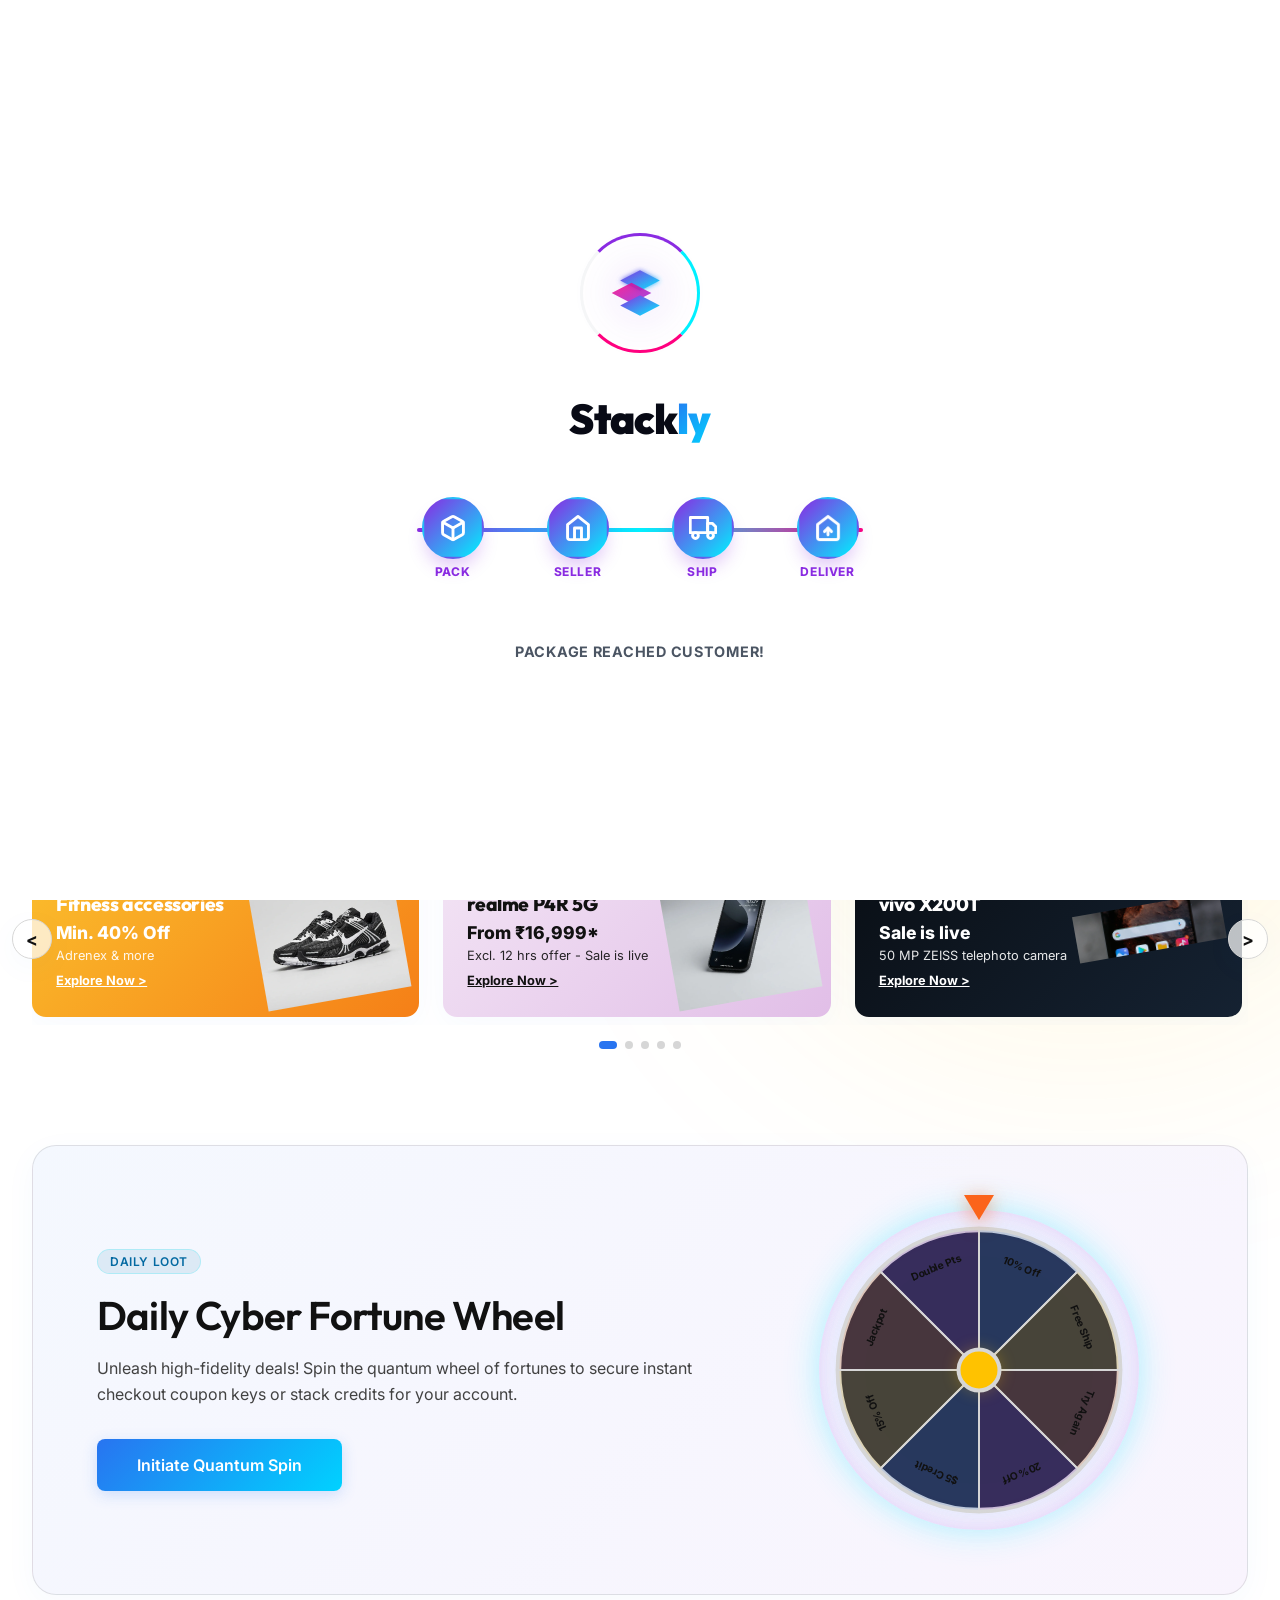
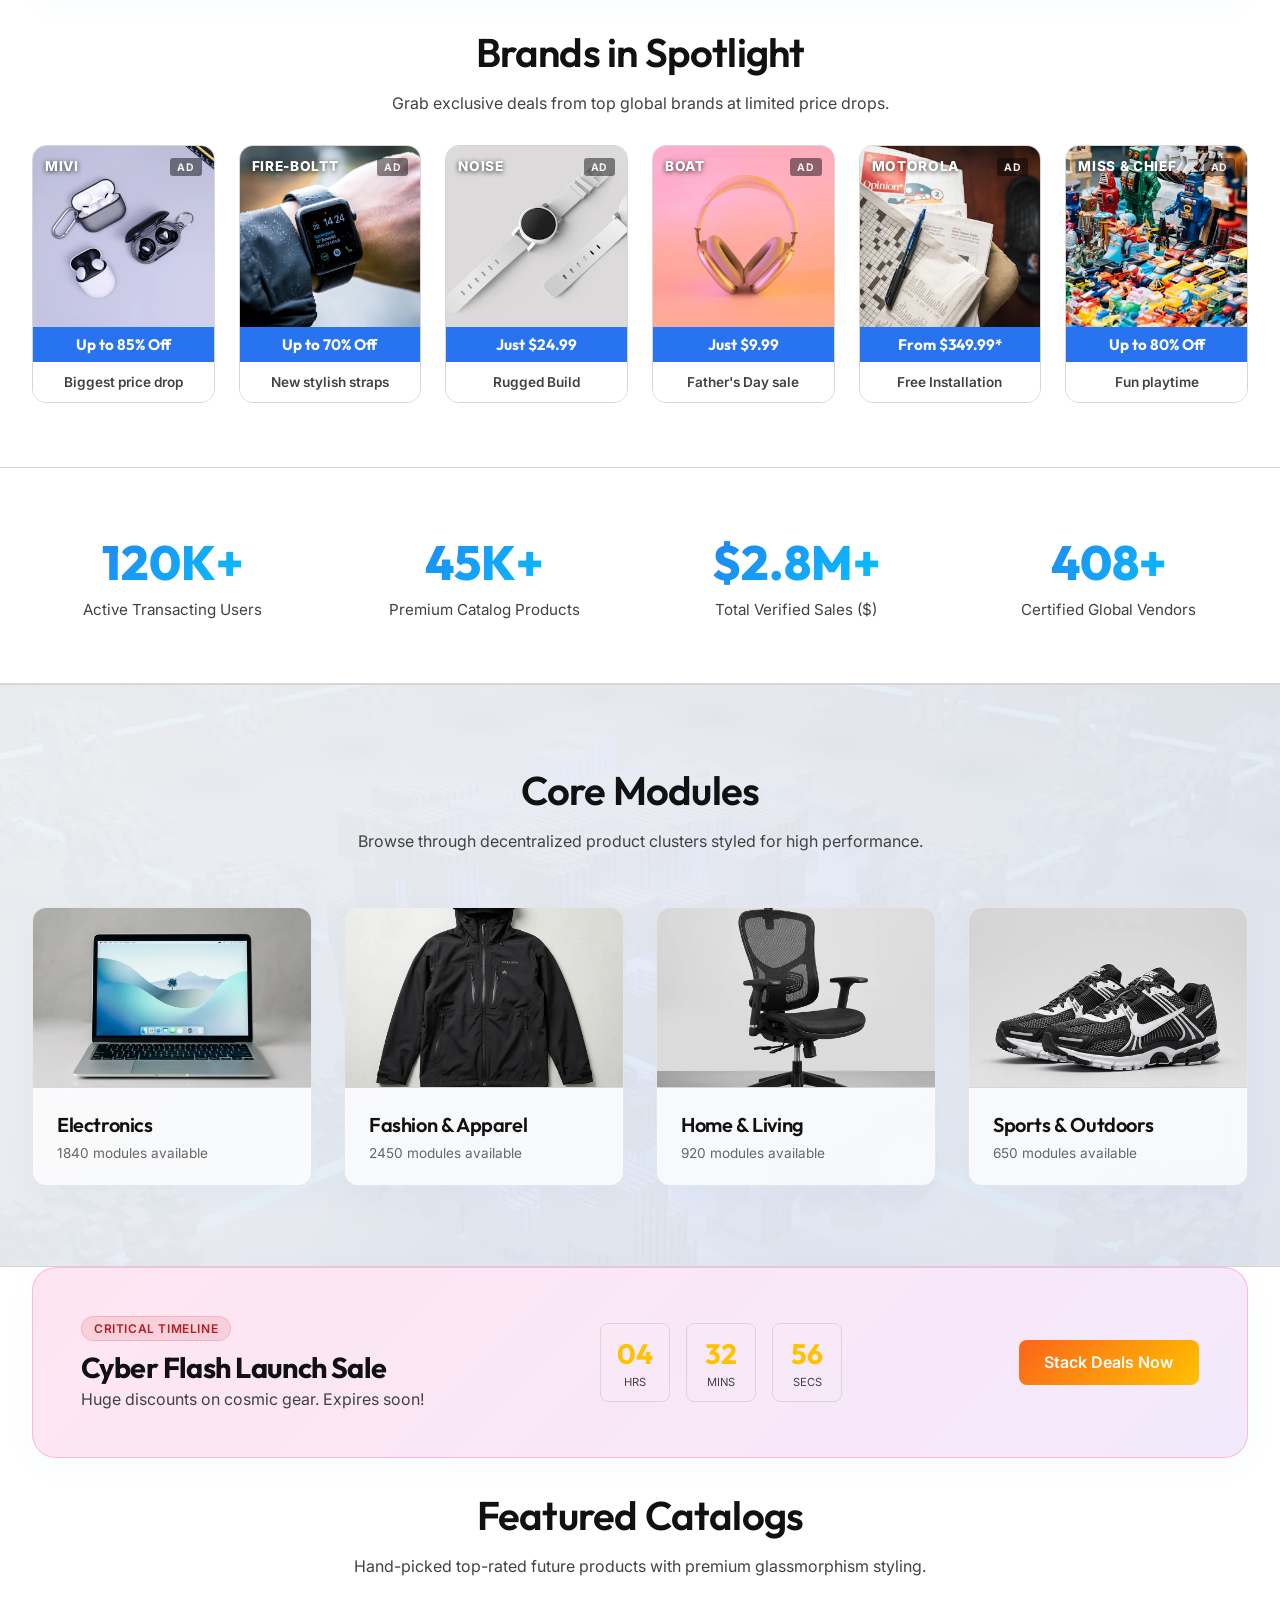
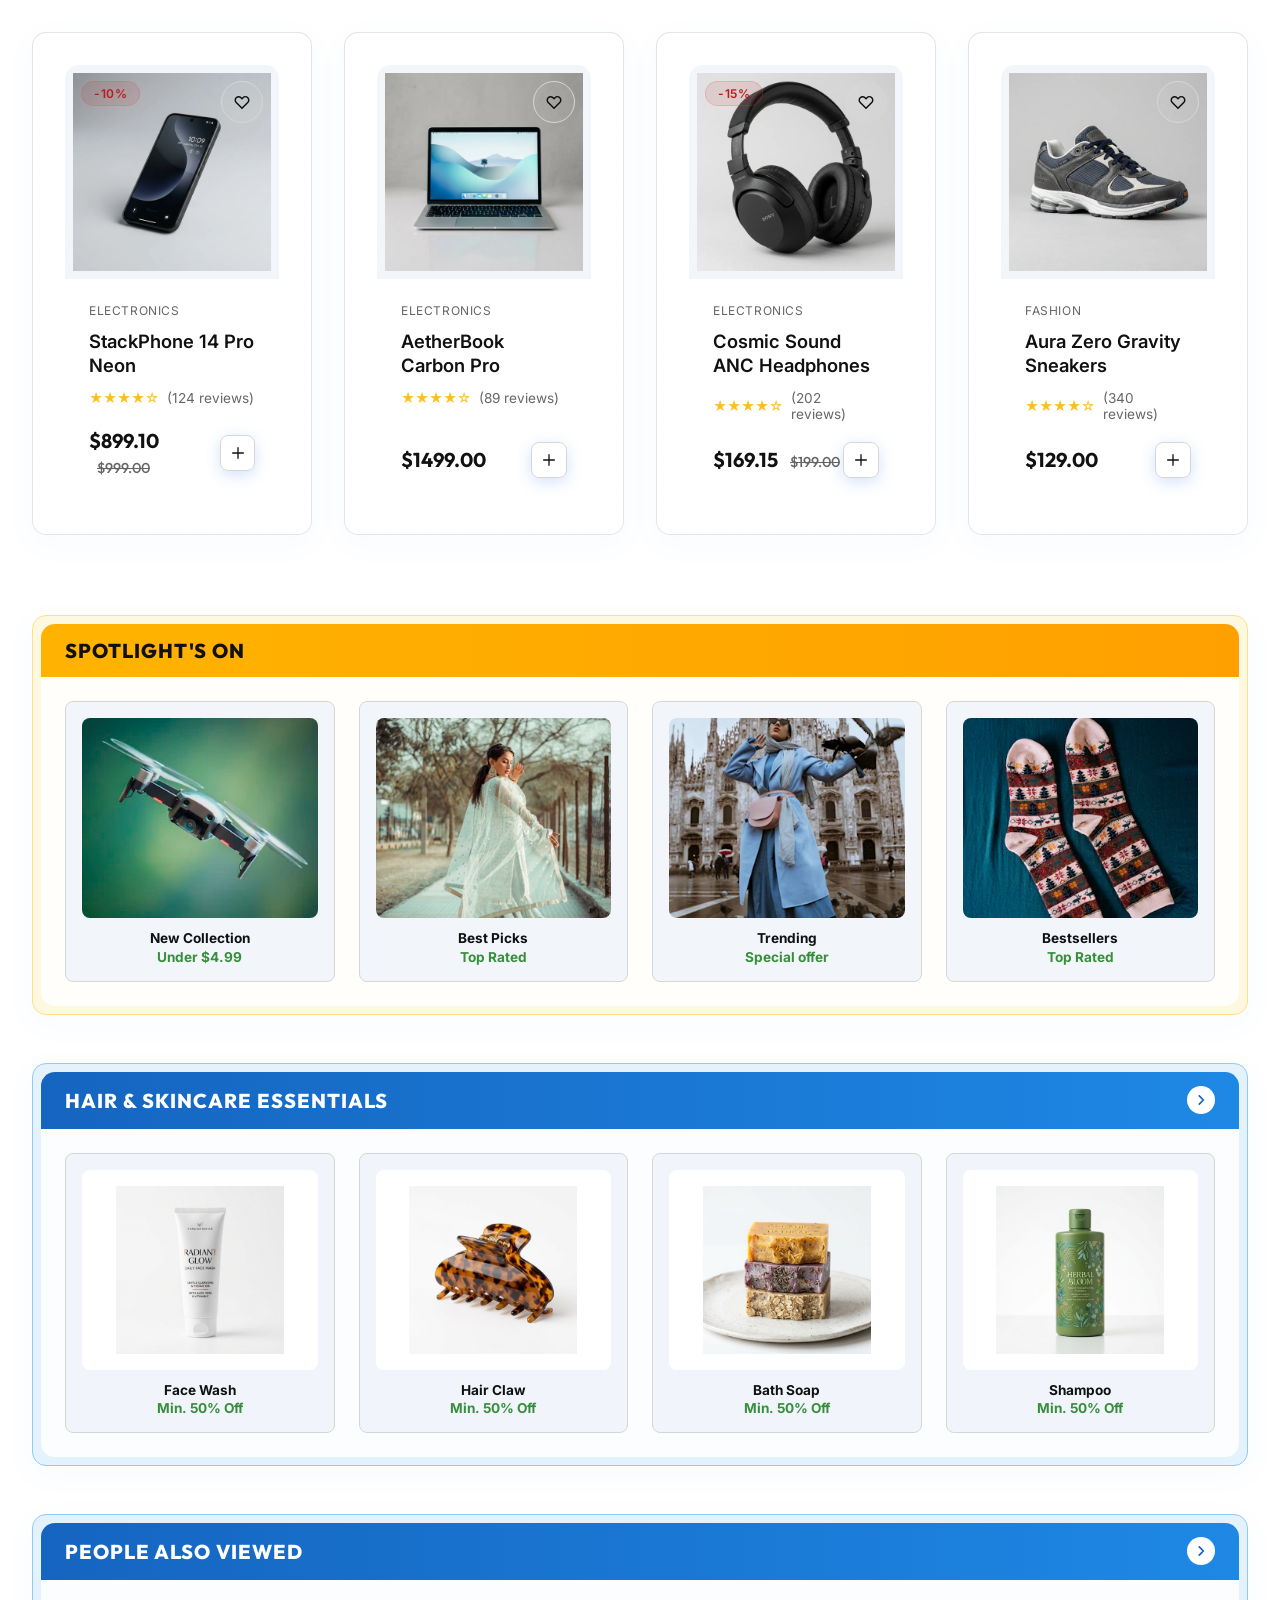
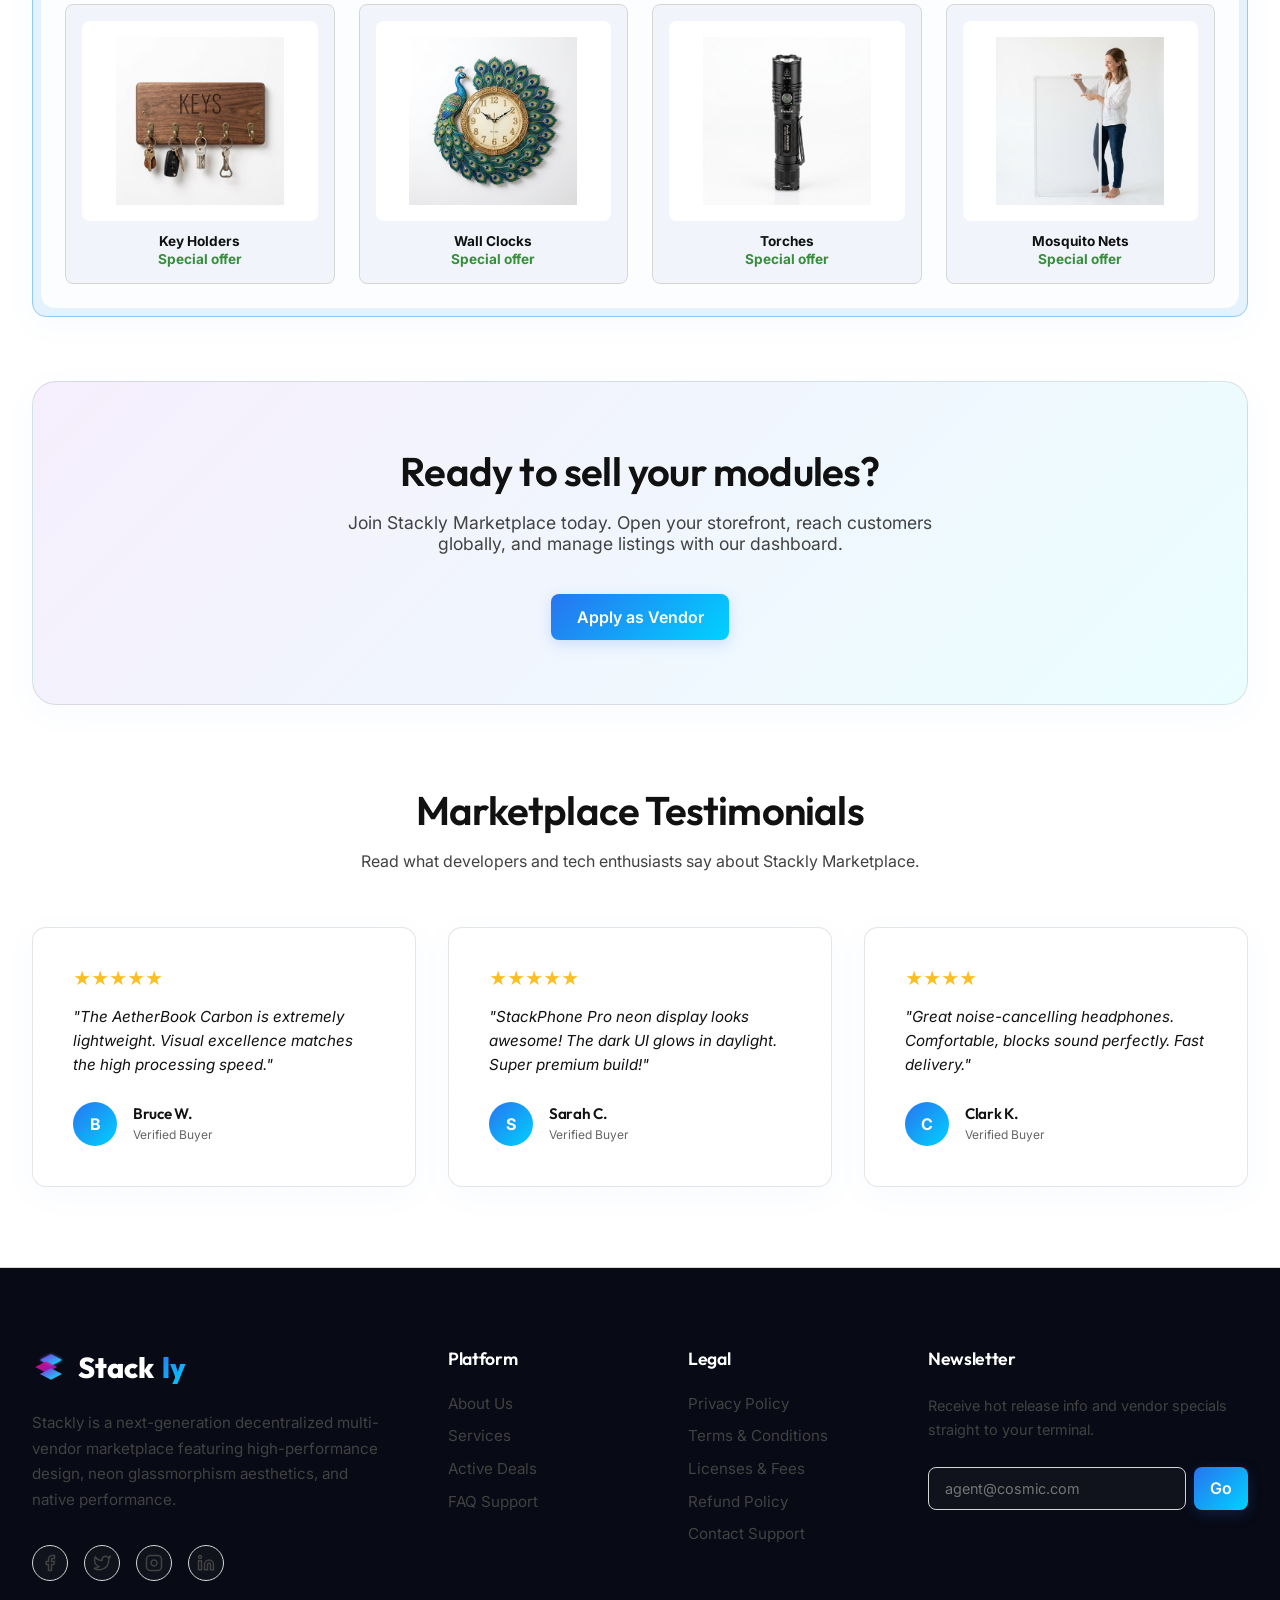
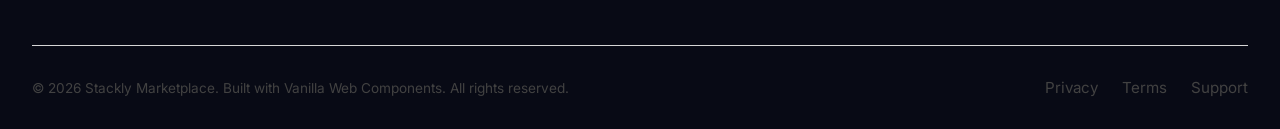
==== index.html @ c03a06da "feat: initial commit of multi-vendor e-commerce platform files" ====
<!DOCTYPE html>
<html lang="en" data-theme="light">
<head>
  <meta charset="UTF-8">
  <meta name="viewport" content="width=device-width, initial-scale=1.0">
  <title>Stackly Marketplace - Premium Multi-Vendor E-Commerce</title>
  <meta name="description" content="Welcome to Stackly Marketplace, a futuristic multi-vendor e-commerce platform built with glassmorphism and neon glowing styling.">
  <link rel="stylesheet" href="css/styles.css">
  <link rel="stylesheet" href="css/animations.css">
  <style>
    /* Home Page Category Nav Bar */
    .category-nav-bar {
      background: var(--bg-surface-opaque);
      border-bottom: 1px solid var(--border-color);
      padding: 0.75rem 0;
      border-radius: 0;
      box-shadow: var(--nav-shadow);
      margin-bottom: 1.5rem;
    }
    .category-nav-container {
      display: flex;
      justify-content: space-around;
      align-items: center;
      gap: 1.5rem;
      overflow-x: auto;
      white-space: nowrap;
    }
    .category-nav-container::-webkit-scrollbar {
      display: none;
    }
    .category-nav-item {
      display: flex;
      flex-direction: column;
      align-items: center;
      gap: 0.35rem;
      cursor: pointer;
      min-width: 80px;
      transition: transform var(--transition-fast);
    }
    .category-nav-item:hover {
      transform: translateY(-2px);
    }
    .category-nav-item:hover .category-nav-text {
      color: var(--primary);
    }
    .category-nav-icon {
      width: 60px;
      height: 60px;
      border-radius: 50%;
      border: 1px solid var(--border-color);
      display: flex;
      align-items: center;
      justify-content: center;
      overflow: hidden;
      transition: transform var(--transition-fast), border-color var(--transition-fast), box-shadow var(--transition-fast);
      box-shadow: 0 3px 8px rgba(0,0,0,0.06);
      padding: 12px;
    }
    
    /* Specific Category Gradients & SVG Colors (Light Mode) */
    .category-nav-icon.for-you {
      background: linear-gradient(135deg, #e3f2fd 0%, #bbdefb 100%);
    }
    .category-nav-icon.for-you svg { color: #0d47a1; }
    
    .category-nav-icon.fashion {
      background: linear-gradient(135deg, #f3e5f5 0%, #e1bee7 100%);
    }
    .category-nav-icon.fashion svg { color: #7b1fa2; }
    
    .category-nav-icon.mobiles {
      background: linear-gradient(135deg, #e8eaf6 0%, #c5cae9 100%);
    }
    .category-nav-icon.mobiles svg { color: #303f9f; }
    
    .category-nav-icon.beauty {
      background: linear-gradient(135deg, #fce4ec 0%, #f8bbd0 100%);
    }
    .category-nav-icon.beauty svg { color: #c2185b; }
    
    .category-nav-icon.electronics {
      background: linear-gradient(135deg, #e0f2f1 0%, #b2dfdb 100%);
    }
    .category-nav-icon.electronics svg { color: #00796b; }
    
    .category-nav-icon.home {
      background: linear-gradient(135deg, #efe8e0 0%, #dfd5c6 100%);
    }
    .category-nav-icon.home svg { color: #5d4037; }
    
    .category-nav-icon.sports {
      background: linear-gradient(135deg, #fff3e0 0%, #ffe0b2 100%);
    }
    .category-nav-icon.sports svg { color: #e65100; }
    
    .category-nav-icon.books {
      background: linear-gradient(135deg, #efebe9 0%, #d7ccc8 100%);
    }
    .category-nav-icon.books svg { color: #4e342e; }
    
    .category-nav-icon.furniture {
      background: linear-gradient(135deg, #f1f8e9 0%, #dcedc8 100%);
    }
    .category-nav-icon.furniture svg { color: #33691e; }

    /* Specific Category Gradients & SVG Colors (Dark Mode Overrides) */
    [data-theme="dark"] .category-nav-icon.for-you {
      background: linear-gradient(135deg, #0d47a1 0%, #1a237e 100%);
      border-color: rgba(128, 216, 255, 0.2);
    }
    [data-theme="dark"] .category-nav-icon.for-you svg { color: #80d8ff; }
    
    [data-theme="dark"] .category-nav-icon.fashion {
      background: linear-gradient(135deg, #4a148c 0%, #311b92 100%);
      border-color: rgba(234, 128, 252, 0.2);
    }
    [data-theme="dark"] .category-nav-icon.fashion svg { color: #ea80fc; }
    
    [data-theme="dark"] .category-nav-icon.mobiles {
      background: linear-gradient(135deg, #1a237e 0%, #0d47a1 100%);
      border-color: rgba(140, 158, 255, 0.2);
    }
    [data-theme="dark"] .category-nav-icon.mobiles svg { color: #8c9eff; }
    
    [data-theme="dark"] .category-nav-icon.beauty {
      background: linear-gradient(135deg, #880e4f 0%, #4a148c 100%);
      border-color: rgba(255, 128, 171, 0.2);
    }
    [data-theme="dark"] .category-nav-icon.beauty svg { color: #ff80ab; }
    
    [data-theme="dark"] .category-nav-icon.electronics {
      background: linear-gradient(135deg, #006064 0%, #004d40 100%);
      border-color: rgba(132, 255, 255, 0.2);
    }
    [data-theme="dark"] .category-nav-icon.electronics svg { color: #84ffff; }
    
    [data-theme="dark"] .category-nav-icon.home {
      background: linear-gradient(135deg, #3d271d 0%, #20130d 100%);
      border-color: rgba(255, 204, 128, 0.2);
    }
    [data-theme="dark"] .category-nav-icon.home svg { color: #ffcc80; }
    
    [data-theme="dark"] .category-nav-icon.sports {
      background: linear-gradient(135deg, #e65100 0%, #bf360c 100%);
      border-color: rgba(255, 209, 128, 0.2);
    }
    [data-theme="dark"] .category-nav-icon.sports svg { color: #ffd180; }
    
    [data-theme="dark"] .category-nav-icon.books {
      background: linear-gradient(135deg, #4e342e 0%, #3e2723 100%);
      border-color: rgba(215, 204, 200, 0.2);
    }
    [data-theme="dark"] .category-nav-icon.books svg { color: #d7ccc8; }
    
    [data-theme="dark"] .category-nav-icon.furniture {
      background: linear-gradient(135deg, #1b5e20 0%, #33691e 100%);
      border-color: rgba(204, 255, 144, 0.2);
    }
    [data-theme="dark"] .category-nav-icon.furniture svg { color: #ccff90; }

    .category-nav-icon img {
      width: 100%;
      height: 100%;
      object-fit: contain;
    }
    .category-nav-item:hover .category-nav-icon {
      transform: scale(1.1);
      border-color: var(--primary);
      box-shadow: 0 5px 15px rgba(40, 116, 240, 0.25);
    }
    .category-nav-text {
      font-size: 0.85rem;
      font-weight: 600;
      color: var(--text-primary);
    }

    /* Home Page Hero Section */
    .hero-section {
      padding: 0.5rem 0 1.5rem 0;
      position: relative;
      overflow: hidden;
    }

    /* Hero Carousel Styles */
    .hero-carousel-container {
      position: relative;
      width: 100%;
      height: 480px; /* Increased height to 480px for a more spacious, premium showcase */
      border-radius: var(--radius-md);
      overflow: hidden;
      border: 1px solid var(--border-color);
      background: var(--bg-surface-opaque);
      box-shadow: var(--card-shadow);
      transition: background var(--transition-normal);
    }
    .hero-carousel-track {
      display: flex;
      width: 500%; /* 5 slides */
      height: 100%;
      transition: transform 0.5s ease-in-out;
    }
    .hero-carousel-slide {
      width: 20%;
      height: 100%;
      display: flex;
      flex-direction: row;
      justify-content: space-between; /* Space out the content and specs visual columns */
      align-items: center;
      padding: 3rem 6rem;
      position: relative;
      overflow: hidden;
      background-size: cover;
      background-position: 42% center; /* Position background product image in the gap between the two glass panels */
      transition: transform 0.5s ease;
    }
    
    /* Dark visual gradient shield on the left to make white text highly visible on any background */
    .hero-carousel-slide::after {
      content: '';
      position: absolute;
      inset: 0;
      background: linear-gradient(90deg, rgba(8, 10, 18, 0.85) 0%, rgba(8, 10, 18, 0.4) 50%, rgba(0, 0, 0, 0) 100%);
      z-index: 1;
      pointer-events: none;
    }

    .carousel-slide-content {
      flex: 1.1;
      max-width: 46%;
      text-align: left;
      display: flex;
      flex-direction: column;
      gap: 0.85rem;
      align-items: flex-start;
      z-index: 5;
      background: rgba(8, 10, 20, 0.65) !important; /* Premium dark semi-transparent glass panel background */
      backdrop-filter: blur(14px);
      -webkit-backdrop-filter: blur(14px);
      padding: 2.2rem;
      border-radius: var(--radius-md);
      border: 1px solid rgba(255, 255, 255, 0.1);
      box-shadow: 0 15px 35px rgba(0, 0, 0, 0.35);
    }
    .carousel-slide-title {
      font-size: 2.8rem;
      font-weight: 800;
      font-family: var(--font-title);
      color: #ffffff !important;
      line-height: 1.15;
      text-shadow: 0 2px 10px rgba(0, 0, 0, 0.5);
    }
    .carousel-slide-desc {
      font-size: 1.05rem;
      color: rgba(255, 255, 255, 0.85) !important;
      line-height: 1.5;
      text-shadow: 0 1px 5px rgba(0, 0, 0, 0.3);
    }

    /* Product Specs Infographic Styles (Right Column) */
    .carousel-slide-visual-column {
      flex: 0.9;
      display: flex;
      flex-direction: column;
      align-items: center;
      gap: 1.5rem;
      height: 100%;
      justify-content: center;
      z-index: 5;
      position: relative;
    }
    @keyframes pulseGlow {
      0% { box-shadow: 0 15px 35px rgba(0, 0, 0, 0.4), 0 0 0px rgba(0, 240, 255, 0); }
      50% { box-shadow: 0 15px 45px rgba(0, 0, 0, 0.5), 0 0 20px rgba(0, 240, 255, 0.35); border-color: rgba(0, 240, 255, 0.35); }
      100% { box-shadow: 0 15px 35px rgba(0, 0, 0, 0.4), 0 0 0px rgba(0, 240, 255, 0); }
    }

    .carousel-slide-specs-panel {
      background: rgba(6, 8, 16, 0.93) !important; /* Darker, more opaque background to cover any image underneath */
      border: 1px solid rgba(255, 255, 255, 0.15);
      border-radius: var(--radius-md);
      padding: 2.2rem 2.6rem;
      width: 100%;
      max-width: 500px; /* Wider specs card for layout clarity */
      backdrop-filter: blur(16px);
      -webkit-backdrop-filter: blur(16px);
      box-shadow: 0 15px 35px rgba(0, 0, 0, 0.4);
      
      /* Slide-up active visual animation initialization */
      opacity: 0;
      transform: translateY(40px) scale(0.95);
      transition: opacity 0.8s cubic-bezier(0.16, 1, 0.3, 1), transform 0.8s cubic-bezier(0.16, 1, 0.3, 1), border-color 0.4s ease;
    }
    .carousel-slide-specs-panel:hover {
      border-color: var(--secondary) !important;
    }
    .hero-carousel-slide.active .carousel-slide-specs-panel {
      opacity: 1;
      transform: translateY(0) scale(1);
      transition-delay: 0.4s;
      animation: pulseGlow 3s infinite ease-in-out;
    }
    .specs-panel-title {
      display: block;
      font-size: 1.05rem;
      font-weight: 800;
      color: var(--secondary);
      letter-spacing: 0.15em;
      margin-bottom: 1.25rem;
      border-bottom: 1px solid rgba(255, 255, 255, 0.15);
      padding-bottom: 0.55rem;
      text-transform: uppercase;
    }
    .specs-grid {
      display: grid;
      grid-template-columns: 1fr 1fr;
      gap: 1.25rem 1.5rem; /* Spacious grid layout */
    }
    .spec-item {
      display: flex;
      flex-direction: column;
      gap: 0.35rem;
      padding: 0.75rem 1.1rem;
      background: rgba(255, 255, 255, 0.03);
      border: 1px solid rgba(255, 255, 255, 0.06);
      border-radius: var(--radius-sm);
      transition: all 0.4s cubic-bezier(0.16, 1, 0.3, 1);
      
      /* Individual item slide-in stagger initialization */
      opacity: 0;
      transform: translateX(30px) scale(0.9);
    }
    .spec-item:hover {
      background: rgba(255, 255, 255, 0.07);
      border-color: var(--primary);
      transform: translateY(-3px) scale(1.03);
      box-shadow: 0 8px 20px rgba(0, 240, 255, 0.15);
    }
    .hero-carousel-slide.active .spec-item {
      opacity: 1;
      transform: translateX(0) scale(1);
    }
    .hero-carousel-slide.active .spec-item:nth-child(1) { transition-delay: 0.5s; }
    .hero-carousel-slide.active .spec-item:nth-child(2) { transition-delay: 0.6s; }
    .hero-carousel-slide.active .spec-item:nth-child(3) { transition-delay: 0.7s; }
    .hero-carousel-slide.active .spec-item:nth-child(4) { transition-delay: 0.8s; }

    .spec-label {
      font-size: 0.85rem;
      color: rgba(255, 255, 255, 0.6);
      text-transform: uppercase;
      font-weight: 700;
      letter-spacing: 0.05em;
    }
    .spec-value {
      font-size: 1.1rem;
      color: #ffffff;
      font-weight: 600;
    }

    .carousel-control-btn {
      position: absolute;
      top: 50%;
      transform: translateY(-50%);
      background: rgba(255, 255, 255, 0.4);
      border: 1px solid var(--border-color);
      color: #111111;
      width: 44px;
      height: 44px;
      border-radius: 50%;
      display: flex;
      align-items: center;
      justify-content: center;
      cursor: pointer;
      z-index: 15;
      font-weight: bold;
      transition: all var(--transition-fast);
      box-shadow: 0 4px 10px rgba(0,0,0,0.1);
    }
    [data-theme="dark"] .carousel-control-btn {
      background: rgba(21, 26, 48, 0.6);
      color: #ffffff;
    }
    .carousel-control-btn:hover {
      background: var(--primary);
      color: #ffffff;
      border-color: var(--primary);
    }
    .carousel-control-btn.prev { left: 1.5rem; }
    .carousel-control-btn.next { right: 1.5rem; }

    .carousel-dots {
      position: absolute;
      bottom: 1rem;
      display: flex;
      gap: 0.5rem;
      z-index: 15;
    }
    .carousel-dot {
      width: 8px;
      height: 8px;
      border-radius: 50%;
      background: rgba(0,0,0,0.2);
      cursor: pointer;
      transition: all var(--transition-fast);
    }
    [data-theme="dark"] .carousel-dot {
      background: rgba(255,255,255,0.2);
    }
    .carousel-dot.active {
      width: 24px;
      border-radius: 4px;
      background: var(--primary);
    }

    /* Epic Countdown Ticker Bar */
    .epic-sale-bar {
      background: #e3f2fd;
      border-top: 1px solid #bbdefb;
      border-bottom: 1px solid #bbdefb;
      padding: 0.75rem 0;
      margin-bottom: 2rem;
      font-family: var(--font-title);
    }
    [data-theme="dark"] .epic-sale-bar {
      background: rgba(0, 240, 255, 0.04);
      border-color: rgba(0, 240, 255, 0.12);
    }
    .epic-sale-container {
      display: flex;
      justify-content: center;
      align-items: center;
      gap: 1.5rem;
      flex-wrap: wrap;
    }
    .epic-sale-title {
      font-size: 1.25rem;
      font-weight: 700;
      color: #0d47a1;
      letter-spacing: -0.01em;
    }
    [data-theme="dark"] .epic-sale-title {
      color: #00f0ff;
    }
    .epic-countdown-clock {
      display: flex;
      align-items: center;
      gap: 0.5rem;
    }
    .clock-segment {
      background: #0d47a1;
      color: #ffffff;
      padding: 0.3rem 0.6rem;
      border-radius: 6px;
      font-weight: 800;
      font-size: 1.1rem;
      min-width: 42px;
      text-align: center;
      box-shadow: 0 2px 5px rgba(0,0,0,0.1);
    }
    [data-theme="dark"] .clock-segment {
      background: var(--primary);
    }
    .clock-colon {
      font-weight: 800;
      color: #0d47a1;
      font-size: 1.1rem;
    }
    [data-theme="dark"] .clock-colon {
      color: #00f0ff;
    }

    /* Promo Ad Banner Grid (Flipkart Style) */
    .promo-banner-grid {
      margin-bottom: 3.5rem;
    }
    .promo-ad-card {
      display: flex;
      flex-direction: row;
      justify-content: space-between;
      align-items: center;
      padding: 1.75rem !important;
      cursor: pointer;
      overflow: hidden;
      border-radius: var(--radius-md);
      transition: transform var(--transition-normal), border-color var(--transition-normal);
      border: 1px solid var(--border-color);
    }
    .promo-ad-card:hover {
      transform: translateY(-4px);
      border-color: var(--primary);
    }
    .promo-ad-card.ad-1 { background: linear-gradient(135deg, #e3f2fd 0%, #bbdefb 100%); }
    .promo-ad-card.ad-2 { background: linear-gradient(135deg, #e8f5e9 0%, #c8e6c9 100%); }
    .promo-ad-card.ad-3 { background: linear-gradient(135deg, #fff3e0 0%, #ffe0b2 100%); }

    [data-theme="dark"] .promo-ad-card.ad-1 { background: linear-gradient(135deg, #101e2b 0%, #152c3f 100%); }
    [data-theme="dark"] .promo-ad-card.ad-2 { background: linear-gradient(135deg, #10261c 0%, #163a28 100%); }
    [data-theme="dark"] .promo-ad-card.ad-3 { background: linear-gradient(135deg, #2d1c10 0%, #3e2615 100%); }

    .ad-content {
      flex: 1.3;
      display: flex;
      flex-direction: column;
      gap: 0.35rem;
      text-align: left;
    }
    .ad-badge {
      font-size: 0.7rem;
      font-weight: 700;
      color: #0d47a1;
      text-transform: uppercase;
      letter-spacing: 0.05em;
    }
    [data-theme="dark"] .ad-badge { color: #00f0ff; }
    .promo-ad-card h3 {
      font-size: 1.25rem;
      font-weight: 700;
      color: var(--text-primary);
    }
    .promo-ad-card p {
      font-size: 0.85rem;
      color: var(--text-secondary);
    }
    .ad-link {
      font-size: 0.85rem;
      font-weight: 700;
      color: var(--primary);
      margin-top: 0.5rem;
    }
    .ad-image-box {
      flex: 0.7;
      display: flex;
      justify-content: center;
      align-items: center;
    }
    .ad-img {
      max-height: 95px;
      object-fit: contain;
      transition: transform var(--transition-normal);
    }
    .promo-ad-card:hover .ad-img {
      transform: scale(1.1);
    }

    /* Categories Section with Background Image & Parallax */
    .categories-section {
      position: relative;
      background: linear-gradient(135deg, rgba(245, 247, 250, 0.92) 0%, rgba(230, 235, 245, 0.92) 100%), url('assets/modules_bg.webp') no-repeat center center;
      background-size: cover;
      background-attachment: fixed;
      border-top: 1px solid var(--border-color);
      border-bottom: 1px solid var(--border-color);
      padding: 5rem 0;
      overflow: hidden;
      transition: background var(--transition-normal);
    }
    
    [data-theme="dark"] .categories-section {
      background: linear-gradient(135deg, rgba(8, 10, 20, 0.94) 0%, rgba(15, 20, 35, 0.94) 100%), url('assets/modules_bg.webp') no-repeat center center;
    }
    
    /* Category Cards styling with WebP images */
    .cat-card {
      padding: 0 !important;
      overflow: hidden;
      cursor: pointer;
      display: flex;
      flex-direction: column;
      height: 100%;
      border-radius: var(--radius-md);
      transition: transform 0.4s cubic-bezier(0.16, 1, 0.3, 1), border-color 0.4s ease, box-shadow 0.4s ease;
      background: rgba(255, 255, 255, 0.75) !important;
      border: 1px solid rgba(0, 0, 0, 0.08) !important;
    }
    [data-theme="dark"] .cat-card {
      background: rgba(10, 15, 30, 0.55) !important;
      border: 1px solid rgba(255, 255, 255, 0.1) !important;
    }
    .cat-card:hover {
      transform: translateY(-8px) scale(1.02);
      border-color: var(--primary);
      box-shadow: 0 20px 40px rgba(0, 240, 255, 0.15);
    }
    .cat-image-wrapper {
      width: 100%;
      height: 180px;
      overflow: hidden;
      position: relative;
      background: var(--bg-surface-alt);
      border-bottom: 1px solid var(--border-color);
    }
    .cat-card-img {
      width: 100%;
      height: 100%;
      object-fit: cover;
      transition: transform 0.6s cubic-bezier(0.16, 1, 0.3, 1);
    }
    .cat-card:hover .cat-card-img {
      transform: scale(1.1) rotate(1deg);
    }
    .cat-card-details {
      padding: 1.5rem;
      text-align: left;
      display: flex;
      flex-direction: column;
      gap: 0.25rem;
    }

    /* Product Cards */
    .product-grid {
      display: grid;
      grid-template-columns: repeat(auto-fill, minmax(280px, 1fr));
      gap: 2rem;
    }
    .product-card {
      display: flex;
      flex-direction: column;
      height: 100%;
    }
    .product-img-wrapper {
      position: relative;
      aspect-ratio: 1;
      border-radius: var(--radius-md) var(--radius-md) 0 0;
      overflow: hidden;
      background: var(--bg-surface-alt);
      display: flex;
      align-items: center;
      justify-content: center;
      padding: 0.5rem; /* Reduced padding to make image larger */
    }
    .product-img {
      max-width: 100%;
      max-height: 100%;
      object-fit: contain; /* Contain view for compact product grid */
      transition: transform var(--transition-normal);
    }
    .product-card:hover .product-img {
      transform: scale(1.08);
    }
    .product-discount-badge {
      position: absolute;
      top: 1rem;
      left: 1rem;
      z-index: 5;
    }
    .product-wishlist-btn {
      position: absolute;
      top: 1rem;
      right: 1rem;
      z-index: 5;
    }
    .product-details {
      padding: 1.5rem;
      display: flex;
      flex-direction: column;
      flex-grow: 1;
      gap: 0.75rem;
    }
    .product-category {
      font-size: 0.75rem;
      color: var(--text-muted);
      text-transform: uppercase;
      letter-spacing: 0.05em;
    }
    .product-name {
      font-size: 1.15rem;
      font-weight: 600;
      line-height: 1.3;
      height: auto;
      overflow: visible;
      display: block;
    }
    .product-rating {
      display: flex;
      align-items: center;
      gap: 0.25rem;
      font-size: 0.85rem;
      color: #fbbf24;
    }
    .product-rating span {
      color: var(--text-muted);
      margin-left: 0.25rem;
    }
    .product-footer {
      display: flex;
      justify-content: space-between;
      align-items: center;
      margin-top: auto;
      padding-top: 0.5rem;
    }
    .product-price {
      font-size: 1.25rem;
      font-weight: 700;
      font-family: var(--font-title);
    }
    .product-price del {
      font-size: 0.9rem;
      color: var(--text-muted);
      font-weight: 500;
      margin-left: 0.5rem;
    }

    /* Flash Sales */
    .flash-sale-banner {
      background: linear-gradient(135deg, rgba(255, 0, 127, 0.1) 0%, rgba(138, 43, 226, 0.1) 100%), var(--bg-surface);
      border-color: rgba(255, 0, 127, 0.2);
      padding: 3rem;
      border-radius: var(--radius-lg);
      display: flex;
      justify-content: space-between;
      align-items: center;
      gap: 2rem;
      margin-bottom: 2rem; /* Reduced space between this and section below */
    }
    .ticker-container {
      display: flex;
      gap: 1rem;
    }
    .ticker-item {
      background: rgba(255, 255, 255, 0.03);
      border: 1px solid var(--border-color);
      padding: 0.75rem 1rem;
      border-radius: var(--radius-sm);
      min-width: 70px;
      text-align: center;
    }
    .ticker-value {
      font-size: 1.75rem;
      font-weight: 700;
      font-family: var(--font-title);
      color: var(--secondary);
    }
    .ticker-label {
      font-size: 0.7rem;
      text-transform: uppercase;
      color: var(--text-secondary);
      margin-top: 0.25rem;
    }

    /* Stats Counter Styling */
    .counter-section {
      background: var(--bg-surface-opaque);
      border-top: 1px solid var(--border-color);
      border-bottom: 1px solid var(--border-color);
      padding: 4rem 0;
    }
    .counter-grid {
      display: grid;
      grid-template-columns: repeat(4, 1fr);
      gap: 2rem;
      text-align: center;
    }
    .counter-number {
      font-size: 3rem;
      font-weight: 800;
      font-family: var(--font-title);
      background: var(--primary-gradient);
      -webkit-background-clip: text;
      -webkit-text-fill-color: transparent;
      margin-bottom: 0.5rem;
    }
    .counter-label {
      font-size: 0.95rem;
      color: var(--text-secondary);
    }

    /* Reviews testimonials card */
    .review-card {
      padding: 2.5rem;
    }
    .review-user {
      display: flex;
      align-items: center;
      gap: 1rem;
      margin-top: 1.5rem;
    }
    .review-avatar {
      width: 44px;
      height: 44px;
      border-radius: 50%;
      background: var(--primary-gradient);
      display: flex;
      align-items: center;
      justify-content: center;
      font-weight: bold;
      color: white;
    }

    /* Vendor Spotlights */
    .vendor-card {
      display: flex;
      flex-direction: column;
      align-items: center;
      text-align: center;
      padding: 2.5rem 2rem;
    }
    .vendor-logo-box {
      width: 80px;
      height: 80px;
      border-radius: 50%;
      background: var(--primary-gradient);
      display: flex;
      align-items: center;
      justify-content: center;
      font-size: 2.2rem;
      font-weight: 800;
      color: #ffffff;
      box-shadow: 0 5px 20px var(--primary-glow);
      margin-bottom: 1.5rem;
    }

    @media (max-width: 992px) {
      .hero-grid {
        grid-template-columns: 1fr;
        text-align: center;
      }
      .hero-actions {
        justify-content: center;
      }
      .hero-art {
        order: -1;
      }
      .flash-sale-banner {
        flex-direction: column;
        text-align: center;
      }
      .counter-grid {
        grid-template-columns: repeat(2, 1fr);
      }
    }
    @media (max-width: 640px) {
      .hero-content h1 {
        font-size: 2.75rem;
      }
      .counter-grid {
        grid-template-columns: 1fr;
      }
    }

    /* Modern Cinematic Carousel Animations */
    .hero-carousel-slide {
      transition: opacity 0.8s ease-in-out;
    }
    
    .carousel-slide-content {
      opacity: 0;
      transform: translateY(30px);
      transition: opacity 0.8s cubic-bezier(0.16, 1, 0.3, 1), transform 0.8s cubic-bezier(0.16, 1, 0.3, 1);
    }
    .hero-carousel-slide.active .carousel-slide-content {
      opacity: 1;
      transform: translateY(0);
      transition-delay: 0.1s;
    }
    
    /* Elements fade/slide-up transition */
    .hero-carousel-slide .carousel-slide-title,
    .hero-carousel-slide .carousel-slide-desc,
    .hero-carousel-slide .carousel-slide-content .btn,
    .hero-carousel-slide .carousel-slide-content .badge,
    .hero-carousel-slide .carousel-slide-content > div {
      opacity: 0;
      transform: translateY(20px);
      transition: opacity 0.6s cubic-bezier(0.16, 1, 0.3, 1), transform 0.6s cubic-bezier(0.16, 1, 0.3, 1);
    }
    
    /* Staggered delays on active slide elements relative to the slide active trigger */
    .hero-carousel-slide.active .carousel-slide-content .badge {
      opacity: 1;
      transform: translateY(0);
      transition-delay: 0.25s;
    }
    .hero-carousel-slide.active .carousel-slide-title {
      opacity: 1;
      transform: translateY(0);
      transition-delay: 0.35s;
    }
    .hero-carousel-slide.active .carousel-slide-desc {
      opacity: 1;
      transform: translateY(0);
      transition-delay: 0.45s;
    }
    .hero-carousel-slide.active .carousel-slide-content > div {
      opacity: 1;
      transform: translateY(0);
      transition-delay: 0.55s;
    }
    .hero-carousel-slide.active .carousel-slide-content .btn {
      opacity: 1;
      transform: translateY(0);
      transition-delay: 0.65s;
    }
    .hero-carousel-slide.active .carousel-slide-img {
      opacity: 1;
      transform: translateX(0) scale(1) rotate(0deg);
      transition-delay: 0.3s;
      filter: drop-shadow(0 15px 35px rgba(0,0,0,0.15));
    }
    [data-theme="dark"] .hero-carousel-slide.active .carousel-slide-img {
      filter: drop-shadow(0 0 25px rgba(0, 240, 255, 0.35));
    }
    
    /* Ad Banners Interactive Effects */
    .promo-ad-card {
      transition: transform 0.4s cubic-bezier(0.16, 1, 0.3, 1), border-color 0.4s ease, box-shadow 0.4s ease;
    }
    .promo-ad-card:hover {
      transform: translateY(-6px) scale(1.02);
      box-shadow: 0 15px 35px rgba(40, 116, 240, 0.12);
      border-color: var(--primary);
    }
    [data-theme="dark"] .promo-ad-card:hover {
      box-shadow: 0 15px 35px rgba(0, 240, 255, 0.12);
      border-color: var(--secondary);
    }
    .promo-ad-card .ad-link {
      display: inline-block;
      transition: transform var(--transition-fast);
    }
    .promo-ad-card:hover .ad-link {
      transform: translateX(4px);
    }
    
    /* Product Cards Glow and Hover */
    .product-card {
      transition: transform 0.4s cubic-bezier(0.16, 1, 0.3, 1), border-color 0.4s ease, box-shadow 0.4s ease;
    }
    .product-card:hover {
      transform: translateY(-6px);
      box-shadow: 0 20px 40px rgba(0, 0, 0, 0.08);
      border-color: var(--primary);
    }
    [data-theme="dark"] .product-card:hover {
      box-shadow: 0 20px 40px rgba(0, 240, 255, 0.1);
      border-color: var(--border-hover);
    }
    .product-card .product-img-wrapper {
      position: relative;
    }
    .product-card .product-img-wrapper::after {
      content: '';
      position: absolute;
      inset: 0;
      background: radial-gradient(circle, rgba(40, 116, 240, 0.08) 0%, transparent 70%);
      opacity: 0;
      transition: opacity var(--transition-normal);
      pointer-events: none;
      z-index: 1;
    }
    .product-card:hover .product-img-wrapper::after {
      opacity: 1;
    }
    [data-theme="dark"] .product-card .product-img-wrapper::after {
      background: radial-gradient(circle, rgba(0, 240, 255, 0.15) 0%, transparent 70%);
    }
    
    /* Glow-border wrapper for modules card */
    .cat-card {
      position: relative;
      transition: all var(--transition-normal);
    }
    .cat-card::before {
      content: '';
      position: absolute;
      inset: 0;
      border-radius: var(--radius-md);
      padding: 1px;
      background: linear-gradient(135deg, transparent, transparent);
      -webkit-mask: linear-gradient(#fff 0 0) content-box, linear-gradient(#fff 0 0);
      -webkit-mask-composite: xor;
      mask-composite: exclude;
      pointer-events: none;
      transition: background 0.3s ease;
    }
    .cat-card:hover::before {
      background: var(--primary-gradient);
    }
    [data-theme="dark"] .cat-card:hover::before {
      background: var(--accent-gradient);
    }
    
    /* Testimonial Cards Animation */
    .review-card {
      transition: transform var(--transition-normal), box-shadow var(--transition-normal);
    }
    .review-card:hover {
      transform: translateY(-4px);
      box-shadow: 0 10px 25px rgba(138, 43, 226, 0.08);
    }
    .review-avatar {
      transition: transform var(--transition-normal);
    }
    .review-card:hover .review-avatar {
      transform: scale(1.1);
    }
    
    /* CTA glass container interactive updates */
    .cta-section .glass-card {
      transition: border-color var(--transition-normal), box-shadow var(--transition-normal);
    }
    .cta-section .glass-card:hover {
      border-color: rgba(0, 240, 255, 0.3);
      box-shadow: 0 20px 50px rgba(0, 240, 255, 0.1), 0 0 20px rgba(138, 43, 226, 0.08);
    }

    /* Reveal animations on scroll */
    .reveal-on-scroll {
      opacity: 0;
      transform: translateY(30px);
      transition: opacity 0.8s cubic-bezier(0.16, 1, 0.3, 1), transform 0.8s cubic-bezier(0.16, 1, 0.3, 1);
    }
    .reveal-on-scroll.active {
      opacity: 1;
      transform: translateY(0);
    }

    /* Brands in Spotlight styling */
    .brands-spotlight-section {
      margin-bottom: 4rem;
    }
    .spotlight-grid {
      display: grid;
      grid-template-columns: repeat(6, 1fr);
      gap: 1.5rem;
    }
    @media (max-width: 1200px) {
      .spotlight-grid {
        grid-template-columns: repeat(3, 1fr);
      }
    }
    @media (max-width: 640px) {
      .spotlight-grid {
        grid-template-columns: 1fr;
      }
    }
    .spotlight-card {
      display: flex;
      flex-direction: column;
      cursor: pointer;
      background: var(--bg-surface-opaque);
      border: 1px solid var(--border-color);
      border-radius: var(--radius-md);
      overflow: hidden;
      transition: transform var(--transition-normal), border-color var(--transition-normal), box-shadow var(--transition-normal);
    }
    .spotlight-card:hover {
      transform: translateY(-5px);
      border-color: var(--primary);
      box-shadow: 0 10px 25px var(--primary-glow);
    }
    .spotlight-img-wrapper {
      position: relative;
      aspect-ratio: 1;
      width: 100%;
      background: var(--bg-surface-alt);
      display: flex;
      align-items: center;
      justify-content: center;
      overflow: hidden;
    }
    .spotlight-img {
      width: 100%;
      height: 100%;
      object-fit: cover;
      transition: transform var(--transition-normal);
    }
    .spotlight-card:hover .spotlight-img {
      transform: scale(1.08);
    }
    .spotlight-ad-badge {
      position: absolute;
      top: 0.75rem;
      right: 0.75rem;
      background: rgba(0, 0, 0, 0.45);
      color: rgba(255, 255, 255, 0.9);
      font-size: 0.65rem;
      font-weight: 700;
      padding: 0.15rem 0.45rem;
      border-radius: 3px;
      letter-spacing: 0.05em;
      z-index: 5;
    }
    .spotlight-brand-logo {
      position: absolute;
      top: 0.75rem;
      left: 0.75rem;
      font-weight: 800;
      font-size: 0.85rem;
      color: #ffffff;
      text-shadow: 0 1px 5px rgba(0,0,0,0.8);
      z-index: 5;
      text-transform: uppercase;
      letter-spacing: 0.05em;
    }
    .spotlight-offer-bar {
      width: 100%;
      background: var(--primary);
      color: #ffffff;
      font-weight: 700;
      font-size: 0.95rem;
      text-align: center;
      padding: 0.5rem 0.25rem;
      font-family: var(--font-title);
      z-index: 2;
    }
    .spotlight-subtext {
      padding: 0.75rem 0.5rem;
      font-size: 0.85rem;
      color: var(--text-secondary);
      font-weight: 600;
      text-align: center;
      background: var(--bg-surface-opaque);
    }

    /* Spotlight & Viewed Section Containers */
    .yellow-showcase-container {
      background: #fff8e1; /* Light yellow background */
      border: 1px solid #ffe082;
      border-radius: var(--radius-md);
      overflow: hidden;
      margin-bottom: 3rem;
      box-shadow: var(--card-shadow);
      padding: 8px;
    }
    [data-theme="dark"] .yellow-showcase-container {
      background: rgba(255, 194, 0, 0.03);
      border-color: rgba(255, 194, 0, 0.15);
    }
    .blue-showcase-container {
      background: #e3f2fd; /* Light blue background */
      border: 1px solid #90caf9;
      border-radius: var(--radius-md);
      overflow: hidden;
      margin-bottom: 3rem;
      box-shadow: var(--card-shadow);
      padding: 8px;
    }
    [data-theme="dark"] .blue-showcase-container {
      background: rgba(37, 99, 235, 0.03);
      border-color: rgba(37, 99, 235, 0.15);
    }
    .blue-showcase-header-bar {
      background: linear-gradient(90deg, #1565c0 0%, #1e88e5 100%);
      color: #ffffff;
      font-weight: 800;
      font-size: 1.25rem;
      padding: 0.9rem 1.5rem;
      font-family: var(--font-title);
      text-transform: uppercase;
      letter-spacing: 0.05em;
      border-radius: var(--radius-md) var(--radius-md) 0 0;
      display: flex;
      justify-content: space-between;
      align-items: center;
    }
    [data-theme="dark"] .blue-showcase-header-bar {
      background: linear-gradient(90deg, #1e88e5 0%, #42a5f5 100%);
    }
    .blue-showcase-header-bar .header-arrow-btn {
      width: 28px;
      height: 28px;
      background: #ffffff;
      border-radius: 50%;
      display: flex;
      align-items: center;
      justify-content: center;
      color: #1565c0;
      text-decoration: none;
      transition: transform var(--transition-normal);
      border: none;
      cursor: pointer;
    }
    .blue-showcase-header-bar .header-arrow-btn:hover {
      transform: scale(1.1);
    }
    .showcase-header-bar {
      background: linear-gradient(90deg, #ffb300 0%, #ffa000 100%);
      color: #111111;
      font-weight: 800;
      font-size: 1.25rem;
      padding: 0.9rem 1.5rem;
      font-family: var(--font-title);
      text-transform: uppercase;
      letter-spacing: 0.05em;
      border-radius: var(--radius-md) var(--radius-md) 0 0;
    }
    [data-theme="dark"] .showcase-header-bar {
      background: linear-gradient(90deg, #ffc200 0%, #ffb300 100%);
    }
    .showcase-cards-box {
      background: var(--bg-surface-opaque);
      border-radius: 0 0 var(--radius-md) var(--radius-md);
      padding: 1.5rem;
      display: grid;
      grid-template-columns: repeat(4, 1fr);
      gap: 1.5rem;
    }
    @media (max-width: 992px) {
      .showcase-cards-box {
        grid-template-columns: repeat(2, 1fr);
      }
    }
    @media (max-width: 500px) {
      .showcase-cards-box {
        grid-template-columns: 1fr;
      }
    }
    .showcase-card {
      display: flex;
      flex-direction: column;
      cursor: pointer;
      background: var(--bg-surface-alt);
      border: 1px solid var(--border-color);
      border-radius: var(--radius-sm);
      overflow: hidden;
      padding: 1rem;
      transition: transform var(--transition-normal), border-color var(--transition-normal);
      text-align: center;
    }
    .showcase-card:hover {
      transform: translateY(-4px);
      border-color: var(--primary);
    }
    .showcase-img-box {
      width: 100%;
      height: 200px;
      display: flex;
      align-items: center;
      justify-content: center;
      margin-bottom: 0.75rem;
      overflow: hidden;
      background: #ffffff;
      border-radius: var(--radius-sm);
    }
    .showcase-img {
      width: 100%;
      height: 100%;
      object-fit: cover;
      transition: transform var(--transition-normal);
    }
    .showcase-card:hover .showcase-img {
      transform: scale(1.1);
    }
    .showcase-tag {
      font-size: 0.85rem;
      font-weight: 700;
      color: var(--text-primary);
      margin-bottom: 0.15rem;
    }
    .showcase-subtext {
      font-size: 0.85rem;
      color: #388e3c; /* Green for offers */
      font-weight: 700;
    }

    /* Banner Slider Section */
    .banner-slider-container {
      position: relative;
      width: 100%;
    }
    .banner-slider-track {
      display: flex;
      gap: 1.5rem;
      overflow-x: auto;
      scroll-snap-type: x mandatory;
      scroll-behavior: smooth;
      padding: 0.5rem 0.2rem;
      scrollbar-width: none; /* Hide scrollbar in Firefox */
    }
    .banner-slider-track::-webkit-scrollbar {
      display: none; /* Hide scrollbar in Chrome/Safari */
    }
    .banner-slide {
      flex: 0 0 calc(33.333% - 1rem); /* 3 cards visible on desktop */
      scroll-snap-align: start;
      border-radius: var(--radius-md);
      height: 180px;
      display: flex;
      align-items: center;
      justify-content: space-between;
      padding: 1.5rem;
      overflow: hidden;
      box-shadow: var(--card-shadow);
      transition: transform var(--transition-normal);
      cursor: pointer;
    }
    @media (max-width: 992px) {
      .banner-slide {
        flex: 0 0 calc(50% - 0.75rem); /* 2 cards on tablet */
      }
    }
    @media (max-width: 600px) {
      .banner-slide {
        flex: 0 0 85%; /* 1 card and a peak on mobile */
      }
    }
    .banner-slide:hover {
      transform: translateY(-4px);
    }
    .banner-slide-content {
      flex: 1;
      display: flex;
      flex-direction: column;
      justify-content: center;
      gap: 0.35rem;
      text-align: left;
    }
    .banner-badge {
      font-size: 0.7rem;
      font-weight: 800;
      text-transform: uppercase;
      background: #0d47a1;
      color: #ffffff;
      padding: 0.2rem 0.5rem;
      border-radius: 4px;
      align-self: flex-start;
    }
    .banner-badge.purple-badge { background: #4a148c; }
    .banner-badge.blue-badge { background: #01579b; }
    .banner-badge.cyan-badge { background: #006064; color: #ffffff; }
    .banner-badge.dark-badge { background: #1a252f; }
    
    .banner-title {
      font-size: 1.2rem;
      font-weight: 800;
      margin: 0;
      font-family: var(--font-title);
    }
    .banner-sub {
      font-size: 1.1rem;
      font-weight: 800;
      margin: 0;
    }
    .banner-desc {
      font-size: 0.8rem;
      opacity: 0.9;
      margin: 0;
    }
    .banner-action {
      font-size: 0.8rem;
      font-weight: 700;
      margin-top: 0.25rem;
      text-decoration: underline;
    }
    .banner-slide-image {
      width: 40%;
      height: 100%;
      display: flex;
      align-items: center;
      justify-content: center;
      position: relative;
    }
    .banner-slide-image img {
      max-height: 110%;
      max-width: 110%;
      object-fit: contain;
      transform: rotate(-10deg);
      transition: transform var(--transition-normal);
    }
    .banner-slide:hover .banner-slide-image img {
      transform: scale(1.1) rotate(0deg);
    }
    
    /* Slider Controls */
    .banner-slider-btn {
      position: absolute;
      top: 50%;
      transform: translateY(-50%);
      width: 40px;
      height: 40px;
      border-radius: 50%;
      background: var(--bg-surface);
      border: 1px solid var(--border-color);
      color: var(--text-primary);
      font-weight: bold;
      font-size: 1.1rem;
      display: flex;
      align-items: center;
      justify-content: center;
      cursor: pointer;
      box-shadow: var(--card-shadow);
      z-index: 10;
      transition: background var(--transition-normal), transform var(--transition-normal);
    }
    .banner-slider-btn:hover {
      background: var(--bg-surface-alt);
      transform: translateY(-50%) scale(1.05);
    }
    .banner-slider-btn.prev-btn { left: -1.25rem; }
    .banner-slider-btn.next-btn { right: -1.25rem; }
    
    /* Dots indicator */
    .banner-slider-dots {
      display: flex;
      justify-content: center;
      gap: 0.5rem;
      margin-top: 1rem;
    }
    .banner-dot {
      width: 8px;
      height: 8px;
      border-radius: 50%;
      background: var(--border-color);
      cursor: pointer;
      transition: background var(--transition-normal), width var(--transition-normal);
    }
    .banner-dot.active {
      background: var(--primary);
      width: 18px;
      border-radius: 4px;
    }
  </style>
</head>
<body>
  <!-- 3-Second Loading Animation -->
  <stackly-loader></stackly-loader>

  <!-- Navigation -->
  <stackly-header></stackly-header>

  <!-- Main Content -->
  <main>
    <!-- Category Navigation Bar (Flipkart Style) -->
    <div class="category-nav-bar fade-in">
      <div class="container category-nav-container">
        <div class="category-nav-item" onclick="window.location.href='pages/404.html?category=all'">
          <div class="category-nav-icon for-you">
            <svg xmlns="http://www.w3.org/2000/svg" fill="none" viewBox="0 0 24 24" stroke="currentColor" stroke-width="2" style="width: 100%; height: 100%;"><path stroke-linecap="round" stroke-linejoin="round" d="M11.049 2.927c.3-.921 1.603-.921 1.902 0l1.519 4.674a1 1 0 00.95.69h4.907c.969 0 1.371 1.24.588 1.81l-3.976 2.888a1 1 0 00-.363 1.118l1.518 4.674c.3.922-.755 1.688-1.538 1.118l-3.976-2.888a1 1 0 00-1.176 0l-3.976 2.888c-.783.57-1.838-.197-1.538-1.118l1.518-4.674a1 1 0 00-.363-1.118l-3.976-2.888c-.784-.57-.38-1.81.588-1.81h4.906a1 1 0 00.95-.69l1.519-4.674z"/></svg>
          </div>
          <div class="category-nav-text">For You</div>
        </div>
        <div class="category-nav-item" onclick="window.location.href='pages/404.html?category=fashion'">
          <div class="category-nav-icon fashion">
            <svg xmlns="http://www.w3.org/2000/svg" fill="none" viewBox="0 0 24 24" stroke="currentColor" stroke-width="2" style="width: 100%; height: 100%;"><path stroke-linecap="round" stroke-linejoin="round" d="M16 11V7a4 4 0 00-8 0v4M5 9h14l1 12H4L5 9z"/></svg>
          </div>
          <div class="category-nav-text">Fashion</div>
        </div>
        <div class="category-nav-item" onclick="window.location.href='pages/404.html?category=electronics'">
          <div class="category-nav-icon mobiles">
            <svg xmlns="http://www.w3.org/2000/svg" fill="none" viewBox="0 0 24 24" stroke="currentColor" stroke-width="2" style="width: 100%; height: 100%;"><rect x="5" y="2" width="14" height="20" rx="3" stroke-linecap="round" stroke-linejoin="round"/><path stroke-linecap="round" stroke-linejoin="round" d="M12 18h.01M10 5h4"/></svg>
          </div>
          <div class="category-nav-text">Mobiles</div>
        </div>
        <div class="category-nav-item" onclick="window.location.href='pages/404.html?category=beauty'">
          <div class="category-nav-icon beauty">
            <svg xmlns="http://www.w3.org/2000/svg" fill="none" viewBox="0 0 24 24" stroke="currentColor" stroke-width="2" style="width: 100%; height: 100%;"><rect x="5" y="8" width="14" height="12" rx="3" stroke-linecap="round" stroke-linejoin="round"/><rect x="9" y="3" width="6" height="5" rx="1.5" stroke-linecap="round" stroke-linejoin="round"/><path stroke-linecap="round" stroke-linejoin="round" d="M12 12v3M10 13.5h4"/></svg>
          </div>
          <div class="category-nav-text">Beauty</div>
        </div>
        <div class="category-nav-item" onclick="window.location.href='pages/404.html?category=electronics'">
          <div class="category-nav-icon electronics">
            <svg xmlns="http://www.w3.org/2000/svg" fill="none" viewBox="0 0 24 24" stroke="currentColor" stroke-width="2" style="width: 100%; height: 100%;"><rect x="4" y="5" width="16" height="10" rx="1.5" stroke-linecap="round" stroke-linejoin="round"/><path stroke-linecap="round" stroke-linejoin="round" d="M2 17h20a2 2 0 01-2 2H4a2 2 0 01-2-2zM12 17v.01"/></svg>
          </div>
          <div class="category-nav-text">Electronics</div>
        </div>
        <div class="category-nav-item" onclick="window.location.href='pages/404.html?category=home'">
          <div class="category-nav-icon home">
            <svg xmlns="http://www.w3.org/2000/svg" fill="none" viewBox="0 0 24 24" stroke="currentColor" stroke-width="2" style="width: 100%; height: 100%;"><path stroke-linecap="round" stroke-linejoin="round" d="M3 12l9-9 9 9M5 10v10a1 1 0 001 1h3m10-11v11a1 1 0 01-1 1h-3m-6 0a1 1 0 001-1v-4a1 1 0 011-1h2a1 1 0 011 1v4a1 1 0 001 1m-6 0h6"/></svg>
          </div>
          <div class="category-nav-text">Home</div>
        </div>
        <div class="category-nav-item" onclick="window.location.href='pages/404.html?category=sports'">
          <div class="category-nav-icon sports">
            <svg xmlns="http://www.w3.org/2000/svg" fill="none" viewBox="0 0 24 24" stroke="currentColor" stroke-width="2" style="width: 100%; height: 100%;"><path stroke-linecap="round" stroke-linejoin="round" d="M6 12h12M3 8h3v8H3zm15 0h3v8h-3zm-12-3h2v14H6zm10 0h2v14h-2z"/></svg>
          </div>
          <div class="category-nav-text">Sports</div>
        </div>
        <div class="category-nav-item" onclick="window.location.href='pages/404.html?category=books'">
          <div class="category-nav-icon books">
            <svg xmlns="http://www.w3.org/2000/svg" fill="none" viewBox="0 0 24 24" stroke="currentColor" stroke-width="2" style="width: 100%; height: 100%;"><path stroke-linecap="round" stroke-linejoin="round" d="M12 6.253v13m0-13C10.832 5.477 9.246 5 7.5 5S4.168 5.477 3 6.253v13C4.168 18.477 5.754 18 7.5 18s3.168.477 4 1.253m0-13C13.168 5.477 14.754 5 16.5 5c1.747 0 3.332.477 4.5 1.253v13C19.832 18.477 18.247 18 16.5 18c-1.746 0-3.332.477-4 1.253"/></svg>
          </div>
          <div class="category-nav-text">Books</div>
        </div>
        <div class="category-nav-item" onclick="window.location.href='pages/404.html?category=home'">
          <div class="category-nav-icon furniture">
            <svg xmlns="http://www.w3.org/2000/svg" fill="none" viewBox="0 0 24 24" stroke="currentColor" stroke-width="2" style="width: 100%; height: 100%;"><path stroke-linecap="round" stroke-linejoin="round" d="M3 10V6a2 2 0 012-2h14a2 2 0 012 2v4M2 14v-2a2 2 0 012-2h16a2 2 0 012 2v2M2 14v4a2 2 0 002 2h16a2 2 0 002-2v-4M2 14h20M6 20v2M18 20v2"/></svg>
          </div>
          <div class="category-nav-text">Furniture</div>
        </div>
      </div>
    </div>

    <!-- Hero Section -->
    <section class="hero-section fade-in">
      <div class="container">
        <div class="hero-carousel-container" id="heroCarousel">
          <div class="hero-carousel-track" id="heroCarouselTrack">
            <!-- Dynamically populated via JS -->
          </div>
          
          <!-- Controls -->
          <button class="carousel-control-btn prev" onclick="event.stopPropagation(); moveCarousel(-1)">&lt;</button>
          <button class="carousel-control-btn next" onclick="event.stopPropagation(); moveCarousel(1)">&gt;</button>
          
          <!-- Dots -->
          <div class="carousel-dots" id="heroCarouselDots">
            <!-- Dynamically populated -->
          </div>
        </div>
      </div>
    </section>

    <!-- Epic Countdown Ticker Bar -->
    <div class="epic-sale-bar fade-in">
      <div class="container epic-sale-container">
        <span class="epic-sale-title">Epic Big Billion Sale Ends In:</span>
        <div class="epic-countdown-clock">
          <div class="clock-segment" id="epic-hrs">04</div>
          <span class="clock-colon">:</span>
          <div class="clock-segment" id="epic-mins">32</div>
          <span class="clock-colon">:</span>
          <div class="clock-segment" id="epic-secs">59</div>
        </div>
      </div>
    </div>

    <!-- Ad Banner Slider Section (Flipkart Style) -->
    <section class="banner-slider-section container fade-in" style="padding-top: 1rem; padding-bottom: 2rem;">
      <div class="banner-slider-container">
        <div class="banner-slider-track" id="bannerSliderTrack">
          <!-- Card 1: Fitness Accessories -->
          <div class="banner-slide" style="background: linear-gradient(135deg, #fbc02d 0%, #f57f17 100%); color: #ffffff;" onclick="window.location.href='pages/404.html?category=sports'">
            <div class="banner-slide-content">
              <span class="banner-badge">Sale ends tonight</span>
              <h3 class="banner-title">Fitness accessories</h3>
              <p class="banner-sub">Min. 40% Off</p>
              <p class="banner-desc">Adrenex & more</p>
              <span class="banner-action">Explore Now &gt;</span>
            </div>
            <div class="banner-slide-image">
              <img src="assets/shoes.webp" alt="Fitness Accessories">
            </div>
          </div>

          <!-- Card 2: Realme P4R 5G -->
          <div class="banner-slide" style="background: linear-gradient(135deg, #f3e5f5 0%, #e1bee7 100%); color: #111111;" onclick="window.location.href='pages/404.html?category=electronics'">
            <div class="banner-slide-content">
              <span class="banner-badge purple-badge">JUNE EPIC SALE</span>
              <h3 class="banner-title">realme P4R 5G</h3>
              <p class="banner-sub">From ₹16,999*</p>
              <p class="banner-desc">Excl. 12 hrs offer - Sale is live</p>
              <span class="banner-action">Explore Now &gt;</span>
            </div>
            <div class="banner-slide-image">
              <img src="assets/phone.webp" alt="Realme P4R">
            </div>
          </div>

          <!-- Card 3: Vivo X200T -->
          <div class="banner-slide" style="background: linear-gradient(135deg, #090e14 0%, #152232 100%); color: #ffffff;" onclick="window.location.href='pages/404.html?category=electronics'">
            <div class="banner-slide-content">
              <span class="banner-badge blue-badge">vivo EXCLUSIVE</span>
              <h3 class="banner-title">vivo X200T</h3>
              <p class="banner-sub">Sale is live</p>
              <p class="banner-desc">50 MP ZEISS telephoto camera</p>
              <span class="banner-action">Explore Now &gt;</span>
            </div>
            <div class="banner-slide-image">
              <img src="assets/carousel_phone.webp" alt="Vivo X200T">
            </div>
          </div>

          <!-- Card 4: Smart Home Hub -->
          <div class="banner-slide" style="background: linear-gradient(135deg, #e0f2f1 0%, #b2dfdb 100%); color: #004d40;" onclick="window.location.href='pages/404.html?category=electronics'">
            <div class="banner-slide-content">
              <span class="banner-badge cyan-badge">SMART LIFE</span>
              <h3 class="banner-title">Smart Home Hub</h3>
              <p class="banner-sub">Up to 50% Off</p>
              <p class="banner-desc">Google Nest & Echo devices</p>
              <span class="banner-action">Explore Now &gt;</span>
            </div>
            <div class="banner-slide-image">
              <img src="assets/spotlight_ac.webp" alt="Smart Home Hub">
            </div>
          </div>

          <!-- Card 5: Cyber Footwear -->
          <div class="banner-slide" style="background: linear-gradient(135deg, #263238 0%, #37474f 100%); color: #ffffff;" onclick="window.location.href='pages/404.html?category=fashion'">
            <div class="banner-slide-content">
              <span class="banner-badge dark-badge">TRENDING KICKS</span>
              <h3 class="banner-title">Cyber Footwear</h3>
              <p class="banner-sub">Flat 30% Off</p>
              <p class="banner-desc">Sneakers & running shoes</p>
              <span class="banner-action">Explore Now &gt;</span>
            </div>
            <div class="banner-slide-image">
              <img src="assets/sneakers_new.webp" alt="Cyber Footwear">
            </div>
          </div>
        </div>

        <!-- Controls -->
        <button class="banner-slider-btn prev-btn" id="bannerPrevBtn" onclick="moveBannerSlider(-1)">&lt;</button>
        <button class="banner-slider-btn next-btn" id="bannerNextBtn" onclick="moveBannerSlider(1)">&gt;</button>

        <!-- Dots -->
        <div class="banner-slider-dots" id="bannerSliderDots"></div>
      </div>
    </section>

    <!-- Daily Cyber Fortune Wheel Section -->
    <section class="lootbox-section reveal-on-scroll" style="padding-top: 4rem; padding-bottom: 2rem;">
      <div class="container">
        <style>
          .loot-wheel-card {
            padding: 4rem;
            display: grid;
            grid-template-columns: 1.2fr 0.8fr;
            gap: 4rem;
            align-items: center;
            border-radius: var(--radius-lg);
            background: linear-gradient(135deg, rgba(40, 116, 240, 0.05) 0%, rgba(138, 43, 226, 0.05) 100%), var(--bg-surface);
          }
          .wheel-container {
            display: flex;
            justify-content: center;
            align-items: center;
            position: relative;
          }
          .wheel-outer {
            position: relative;
            width: 320px;
            height: 320px;
            border-radius: 50%;
            box-shadow: 0 0 35px rgba(0, 240, 255, 0.3), inset 0 0 20px rgba(138, 43, 226, 0.2);
            display: flex;
            justify-content: center;
            align-items: center;
          }
          .wheel-outer svg {
            transition: transform 4s cubic-bezier(0.1, 0.8, 0.1, 1);
            filter: drop-shadow(0 0 15px rgba(40, 116, 240, 0.15));
          }
          .wheel-pointer {
            position: absolute;
            top: -15px;
            left: 50%;
            transform: translateX(-50%);
            width: 0;
            height: 0;
            border-left: 15px solid transparent;
            border-right: 15px solid transparent;
            border-top: 25px solid var(--accent);
            z-index: 10;
            filter: drop-shadow(0 4px 10px rgba(251, 100, 27, 0.6));
          }
          .wheel-center {
            position: absolute;
            top: 50%;
            left: 50%;
            transform: translate(-50%, -50%);
            width: 45px;
            height: 45px;
            background: var(--secondary);
            border: 4px solid var(--border-color);
            border-radius: 50%;
            z-index: 5;
            box-shadow: 0 0 15px var(--secondary-glow);
          }
          .loot-prize-display {
            padding: 1.5rem;
            background: rgba(0, 240, 255, 0.05);
            border: 1px dashed var(--secondary);
            border-radius: var(--radius-sm);
            text-align: center;
            margin-bottom: 2rem;
            animation: fade-in 0.4s ease forwards;
          }
          @media (max-width: 992px) {
            .loot-wheel-card {
              grid-template-columns: 1fr;
              gap: 3rem;
              padding: 2.5rem;
            }
          }
        </style>
        <div class="glass loot-wheel-card">
          <div>
            <span class="badge badge-secondary" style="margin-bottom: 1rem;">DAILY LOOT</span>
            <h2 style="font-size: 2.5rem; font-family: var(--font-title); margin-bottom: 1rem;">Daily Cyber Fortune Wheel</h2>
            <p style="color: var(--text-secondary); line-height: 1.6; margin-bottom: 2rem;">Unleash high-fidelity deals! Spin the quantum wheel of fortunes to secure instant checkout coupon keys or stack credits for your account.</p>
            
            <div class="loot-prize-display" id="loot-prize-output" style="display: none;">
              <span style="font-size: 0.85rem; color: var(--text-muted); display: block; text-transform: uppercase; letter-spacing: 0.05em;">QUANTUM DEED DEPLOYED</span>
              <h3 id="loot-prize-title" style="font-size: 1.8rem; color: var(--secondary); font-family: var(--font-title); margin: 0.5rem 0;">15% DISCOUNT KEY</h3>
              <div style="display: flex; gap: 1rem; justify-content: center; align-items: center; margin-top: 1rem;">
                <code id="loot-prize-code" style="font-size: 1.35rem; font-weight: 700; color: var(--text-primary); background: rgba(255,255,255,0.06); padding: 0.35rem 1.25rem; border-radius: 6px; border: 1px solid var(--border-color); font-family: monospace; letter-spacing: 0.05em;">CYBER15</code>
                <button class="btn btn-secondary" onclick="copyLootCode()" style="padding: 0.5rem 1.25rem; font-size: 0.9rem; border-radius: 6px;">Copy Code</button>
              </div>
            </div>
            
            <button class="btn btn-primary" id="spin-btn" onclick="spinCyberWheel()" style="padding: 1rem 2.5rem; font-size: 1rem;">
              Initiate Quantum Spin
            </button>
          </div>
          <div class="wheel-container">
            <div class="wheel-outer">
              <div class="wheel-pointer"></div>
              <svg id="cyber-wheel" width="300" height="300" viewBox="0 0 320 320">
                <circle cx="160" cy="160" r="150" fill="rgba(21, 26, 48, 0.9)" stroke="var(--border-color)" stroke-width="6" />
                
                <!-- Segments -->
                <path d="M160 160 L160 10 A150 150 0 0 1 266 54 Z" fill="rgba(40, 116, 240, 0.15)" stroke="var(--border-color)" stroke-width="2"/>
                <path d="M160 160 L266 54 A150 150 0 0 1 310 160 Z" fill="rgba(255, 194, 0, 0.15)" stroke="var(--border-color)" stroke-width="2"/>
                <path d="M160 160 L310 160 A150 150 0 0 1 266 266 Z" fill="rgba(251, 100, 27, 0.15)" stroke="var(--border-color)" stroke-width="2"/>
                <path d="M160 160 L266 266 A150 150 0 0 1 160 310 Z" fill="rgba(138, 43, 226, 0.15)" stroke="var(--border-color)" stroke-width="2"/>
                <path d="M160 160 L160 310 A150 150 0 0 1 54 266 Z" fill="rgba(40, 116, 240, 0.15)" stroke="var(--border-color)" stroke-width="2"/>
                <path d="M160 160 L54 266 A150 150 0 0 1 10 160 Z" fill="rgba(255, 194, 0, 0.15)" stroke="var(--border-color)" stroke-width="2"/>
                <path d="M160 160 L10 160 A150 150 0 0 1 54 54 Z" fill="rgba(251, 100, 27, 0.15)" stroke="var(--border-color)" stroke-width="2"/>
                <path d="M160 160 L54 54 A150 150 0 0 1 160 10 Z" fill="rgba(138, 43, 226, 0.15)" stroke="var(--border-color)" stroke-width="2"/>
                
                <!-- Text labels -->
                <text x="160" y="45" fill="var(--text-primary)" font-size="11" font-weight="700" text-anchor="middle" transform="rotate(22.5 160 160)">10% Off</text>
                <text x="160" y="45" fill="var(--text-primary)" font-size="11" font-weight="700" text-anchor="middle" transform="rotate(67.5 160 160)">Free Ship</text>
                <text x="160" y="45" fill="var(--text-primary)" font-size="11" font-weight="700" text-anchor="middle" transform="rotate(112.5 160 160)">Try Again</text>
                <text x="160" y="45" fill="var(--text-primary)" font-size="11" font-weight="700" text-anchor="middle" transform="rotate(157.5 160 160)">20% Off</text>
                <text x="160" y="45" fill="var(--text-primary)" font-size="11" font-weight="700" text-anchor="middle" transform="rotate(202.5 160 160)">$5 Credit</text>
                <text x="160" y="45" fill="var(--text-primary)" font-size="11" font-weight="700" text-anchor="middle" transform="rotate(247.5 160 160)">15% Off</text>
                <text x="160" y="45" fill="var(--text-primary)" font-size="11" font-weight="700" text-anchor="middle" transform="rotate(292.5 160 160)">Jackpot</text>
                <text x="160" y="45" fill="var(--text-primary)" font-size="11" font-weight="700" text-anchor="middle" transform="rotate(337.5 160 160)">Double Pts</text>
              </svg>
              <div class="wheel-center"></div>
            </div>
          </div>
        </div>
      </div>
    </section>

    <!-- Brands in Spotlight Section -->
    <section class="brands-spotlight-section container reveal-on-scroll">
      <div class="section-header" style="margin-bottom: 2rem;">
        <h2>Brands in Spotlight</h2>
        <p>Grab exclusive deals from top global brands at limited price drops.</p>
      </div>
      <div class="spotlight-grid">
        <!-- Card 1: Mivi -->
        <div class="spotlight-card" onclick="window.location.href='pages/404.html?brand=Mivi'">
          <div class="spotlight-img-wrapper">
            <span class="spotlight-brand-logo">Mivi</span>
            <span class="spotlight-ad-badge">AD</span>
            <img class="spotlight-img" src="assets/spotlight_earbuds.webp" alt="Mivi Earbuds">
          </div>
          <div class="spotlight-offer-bar">Up to 85% Off</div>
          <div class="spotlight-subtext">Biggest price drop</div>
        </div>
        <!-- Card 2: Fire-Boltt -->
        <div class="spotlight-card" onclick="window.location.href='pages/404.html?brand=Fire-Boltt'">
          <div class="spotlight-img-wrapper">
            <span class="spotlight-brand-logo">Fire-Boltt</span>
            <span class="spotlight-ad-badge">AD</span>
            <img class="spotlight-img" src="assets/spotlight_watch1.webp" alt="Fire-Boltt Watch">
          </div>
          <div class="spotlight-offer-bar">Up to 70% Off</div>
          <div class="spotlight-subtext">New stylish straps</div>
        </div>
        <!-- Card 3: Noise -->
        <div class="spotlight-card" onclick="window.location.href='pages/404.html?brand=Noise'">
          <div class="spotlight-img-wrapper">
            <span class="spotlight-brand-logo">Noise</span>
            <span class="spotlight-ad-badge">AD</span>
            <img class="spotlight-img" src="assets/spotlight_watch2.webp" alt="Noise Smartwatch">
          </div>
          <div class="spotlight-offer-bar">Just $24.99</div>
          <div class="spotlight-subtext">Rugged Build</div>
        </div>
        <!-- Card 4: boAt -->
        <div class="spotlight-card" onclick="window.location.href='pages/404.html?brand=boAt'">
          <div class="spotlight-img-wrapper">
            <span class="spotlight-brand-logo">boAt</span>
            <span class="spotlight-ad-badge">AD</span>
            <img class="spotlight-img" src="assets/spotlight_neckband.webp" alt="boAt Neckband">
          </div>
          <div class="spotlight-offer-bar">Just $9.99</div>
          <div class="spotlight-subtext">Father's Day sale</div>
        </div>
        <!-- Card 5: Motorola -->
        <div class="spotlight-card" onclick="window.location.href='pages/404.html?brand=Motorola'">
          <div class="spotlight-img-wrapper">
            <span class="spotlight-brand-logo">Motorola</span>
            <span class="spotlight-ad-badge">AD</span>
            <img class="spotlight-img" src="assets/spotlight_ac.webp" alt="Motorola AC">
          </div>
          <div class="spotlight-offer-bar">From $349.99*</div>
          <div class="spotlight-subtext">Free Installation</div>
        </div>
        <!-- Card 6: Miss & Chief -->
        <div class="spotlight-card" onclick="window.location.href='pages/404.html?brand=Miss-Chief'">
          <div class="spotlight-img-wrapper">
            <span class="spotlight-brand-logo">Miss & Chief</span>
            <span class="spotlight-ad-badge">AD</span>
            <img class="spotlight-img" src="assets/spotlight_toy.webp" alt="Miss & Chief Toys">
          </div>
          <div class="spotlight-offer-bar">Up to 80% Off</div>
          <div class="spotlight-subtext">Fun playtime</div>
        </div>
      </div>
    </section>

    <!-- Stat Counter Tickers -->
    <section class="counter-section reveal-on-scroll">
      <div class="container counter-grid">
        <div>
          <div class="counter-number" data-target="120000">0</div>
          <div class="counter-label">Active Transacting Users</div>
        </div>
        <div>
          <div class="counter-number" data-target="45000">0</div>
          <div class="counter-label">Premium Catalog Products</div>
        </div>
        <div>
          <div class="counter-number" data-target="2800000">0</div>
          <div class="counter-label">Total Verified Sales ($)</div>
        </div>
        <div>
          <div class="counter-number" data-target="600">0</div>
          <div class="counter-label">Certified Global Vendors</div>
        </div>
      </div>
    </section>

    <!-- Categories Grid -->
    <section class="categories-section reveal-on-scroll">
      <div class="container">
        <div class="section-header">
          <h2>Core Modules</h2>
          <p>Browse through decentralized product clusters styled for high performance.</p>
        </div>
        <div class="grid grid-4" id="categories-grid-container">
          <!-- Populated by JavaScript -->
        </div>
      </div>
    </section>

    <!-- Flash Sales Banner -->
    <section class="flash-sale-section reveal-on-scroll" style="padding: 0;">
      <div class="container">
        <div class="flash-sale-banner glass">
          <div>
            <span class="badge badge-danger" style="margin-bottom: 0.5rem;">CRITICAL TIMELINE</span>
            <h3 style="font-size: 1.8rem; font-family: var(--font-title); font-weight: 700; margin-bottom: 0.25rem;">Cyber Flash Launch Sale</h3>
            <p style="color: var(--text-secondary);">Huge discounts on cosmic gear. Expires soon!</p>
          </div>
          <div class="ticker-container">
            <div class="ticker-item">
              <div class="ticker-value" id="ticker-hrs">04</div>
              <div class="ticker-label">Hrs</div>
            </div>
            <div class="ticker-item">
              <div class="ticker-value" id="ticker-mins">32</div>
              <div class="ticker-label">Mins</div>
            </div>
            <div class="ticker-item">
              <div class="ticker-value" id="ticker-secs">59</div>
              <div class="ticker-label">Secs</div>
            </div>
          </div>
          <a href="pages/deals.html" class="btn btn-accent">Stack Deals Now</a>
        </div>
      </div>
    </section>

    <!-- Featured Products -->
    <section class="products-section reveal-on-scroll" style="padding-top: 0;">
      <div class="container">
        <div class="section-header">
          <h2>Featured Catalogs</h2>
          <p>Hand-picked top-rated future products with premium glassmorphism styling.</p>
        </div>
        <div class="product-grid" id="featured-products-container">
          <!-- Populated by JavaScript -->
        </div>
      </div>
    </section>

    <!-- Flipkart-Style Showcase Sections -->
    <section class="showcase-showdown-section container reveal-on-scroll" style="padding-top: 0; margin-bottom: 4rem;">
      <!-- Showcase 1: Spotlight's on -->
      <div class="yellow-showcase-container">
        <div class="showcase-header-bar">Spotlight's on</div>
        <div class="showcase-cards-box">
          <!-- Card 1 -->
          <div class="showcase-card" onclick="window.location.href='pages/404.html?query=drone'">
            <div class="showcase-img-box">
              <img class="showcase-img" src="assets/viewed_drone.webp" alt="Drone">
            </div>
            <span class="showcase-tag">New Collection</span>
            <span class="showcase-subtext">Under $4.99</span>
          </div>
          <!-- Card 2 -->
          <div class="showcase-card" onclick="window.location.href='pages/404.html?category=fashion'">
            <div class="showcase-img-box">
              <img class="showcase-img" src="assets/viewed_ethnic.webp" alt="Ethnic wear">
            </div>
            <span class="showcase-tag">Best Picks</span>
            <span class="showcase-subtext">Top Rated</span>
          </div>
          <!-- Card 3 -->
          <div class="showcase-card" onclick="window.location.href='pages/404.html?category=fashion'">
            <div class="showcase-img-box">
              <img class="showcase-img" src="assets/viewed_casual.webp" alt="Casualwear">
            </div>
            <span class="showcase-tag">Trending</span>
            <span class="showcase-subtext">Special offer</span>
          </div>
          <!-- Card 4 -->
          <div class="showcase-card" onclick="window.location.href='pages/404.html?category=fashion'">
            <div class="showcase-img-box">
              <img class="showcase-img" src="assets/viewed_socks.webp" alt="Apparel Pack">
            </div>
            <span class="showcase-tag">Bestsellers</span>
            <span class="showcase-subtext">Top Rated</span>
          </div>
        </div>
      </div>

      <!-- Category Showcase 1: Hair & Skincare Essentials -->
      <div class="blue-showcase-container" style="margin-top: 3rem;">
        <div class="blue-showcase-header-bar">
          <span>Hair & Skincare Essentials</span>
          <a href="pages/404.html?category=beauty" class="header-arrow-btn">
            <svg xmlns="http://www.w3.org/2000/svg" fill="none" viewBox="0 0 24 24" stroke="currentColor" stroke-width="3" style="width: 14px; height: 14px;"><path stroke-linecap="round" stroke-linejoin="round" d="M9 5l7 7-7 7"/></svg>
          </a>
        </div>
        <div class="showcase-cards-box">
          <!-- Card 1 -->
          <div class="showcase-card" onclick="window.location.href='pages/404.html?query=wash'">
            <div class="showcase-img-box" style="padding: 1rem;">
              <img class="showcase-img" src="assets/face_wash.jpg" alt="Face Wash" style="object-fit: contain; max-height: 100%; max-width: 100%;">
            </div>
            <span class="showcase-tag">Face Wash</span>
            <span class="showcase-subtext">Min. 50% Off</span>
          </div>
          <!-- Card 2 -->
          <div class="showcase-card" onclick="window.location.href='pages/404.html?query=claw'">
            <div class="showcase-img-box" style="padding: 1rem;">
              <img class="showcase-img" src="assets/hair_claw.jpg" alt="Hair Claw" style="object-fit: contain; max-height: 100%; max-width: 100%;">
            </div>
            <span class="showcase-tag">Hair Claw</span>
            <span class="showcase-subtext">Min. 50% Off</span>
          </div>
          <!-- Card 3 -->
          <div class="showcase-card" onclick="window.location.href='pages/404.html?query=soap'">
            <div class="showcase-img-box" style="padding: 1rem;">
              <img class="showcase-img" src="assets/bath_soap.jpg" alt="Bath Soap" style="object-fit: contain; max-height: 100%; max-width: 100%;">
            </div>
            <span class="showcase-tag">Bath Soap</span>
            <span class="showcase-subtext">Min. 50% Off</span>
          </div>
          <!-- Card 4 -->
          <div class="showcase-card" onclick="window.location.href='pages/404.html?query=shampoo'">
            <div class="showcase-img-box" style="padding: 1rem;">
              <img class="showcase-img" src="assets/shampoo.jpg" alt="Shampoo" style="object-fit: contain; max-height: 100%; max-width: 100%;">
            </div>
            <span class="showcase-tag">Shampoo</span>
            <span class="showcase-subtext">Min. 50% Off</span>
          </div>
        </div>
      </div>

      <!-- Showcase 2: People also viewed -->
      <div class="blue-showcase-container" style="margin-top: 3rem; margin-bottom: 0;">
        <div class="blue-showcase-header-bar">
          <span>People also viewed</span>
          <a href="pages/404.html?category=home" class="header-arrow-btn">
            <svg xmlns="http://www.w3.org/2000/svg" fill="none" viewBox="0 0 24 24" stroke="currentColor" stroke-width="3" style="width: 14px; height: 14px;"><path stroke-linecap="round" stroke-linejoin="round" d="M9 5l7 7-7 7"/></svg>
          </a>
        </div>
        <div class="showcase-cards-box">
          <!-- Card 1 -->
          <div class="showcase-card" onclick="window.location.href='pages/404.html?query=keys'">
            <div class="showcase-img-box" style="padding: 1rem;">
              <img class="showcase-img" src="assets/key_holder.jpg" alt="Key Holders" style="object-fit: contain; max-height: 100%; max-width: 100%;">
            </div>
            <span class="showcase-tag">Key Holders</span>
            <span class="showcase-subtext">Special offer</span>
          </div>
          <!-- Card 2 -->
          <div class="showcase-card" onclick="window.location.href='pages/404.html?query=clock'">
            <div class="showcase-img-box" style="padding: 1rem;">
              <img class="showcase-img" src="assets/wall_clock.jpg" alt="Wall Clocks" style="object-fit: contain; max-height: 100%; max-width: 100%;">
            </div>
            <span class="showcase-tag">Wall Clocks</span>
            <span class="showcase-subtext">Special offer</span>
          </div>
          <!-- Card 3 -->
          <div class="showcase-card" onclick="window.location.href='pages/404.html?query=torch'">
            <div class="showcase-img-box" style="padding: 1rem;">
              <img class="showcase-img" src="assets/flashlight.jpg" alt="Torches" style="object-fit: contain; max-height: 100%; max-width: 100%;">
            </div>
            <span class="showcase-tag">Torches</span>
            <span class="showcase-subtext">Special offer</span>
          </div>
          <!-- Card 4 -->
          <div class="showcase-card" onclick="window.location.href='pages/404.html?query=net'">
            <div class="showcase-img-box" style="padding: 1rem;">
              <img class="showcase-img" src="assets/mosquito_net.jpg" alt="Mosquito Nets" style="object-fit: contain; max-height: 100%; max-width: 100%;">
            </div>
            <span class="showcase-tag">Mosquito Nets</span>
            <span class="showcase-subtext">Special offer</span>
          </div>
        </div>
      </div>
    </section>

    <!-- Call to Action (CTA) Banner -->
    <section class="cta-section reveal-on-scroll" style="padding-top: 0;">
      <div class="container">
        <div class="glass glass-card" style="padding: 4rem; text-align: center; border-radius: var(--radius-lg); background: linear-gradient(135deg, rgba(138, 43, 226, 0.08) 0%, rgba(0, 240, 255, 0.08) 100%), var(--bg-surface);">
          <h2 style="font-size: 2.5rem; font-family: var(--font-title); margin-bottom: 1rem;">Ready to sell your modules?</h2>
          <p style="color: var(--text-secondary); max-width: 600px; margin: 0 auto 2.5rem auto; font-size: 1.1rem;">Join Stackly Marketplace today. Open your storefront, reach customers globally, and manage listings with our dashboard.</p>
          <a href="pages/404.html" class="btn btn-primary">Apply as Vendor</a>
        </div>
      </div>
    </section>

    <!-- Customer Reviews -->
    <section class="reviews-section reveal-on-scroll" style="padding-top: 0;">
      <div class="container">
        <div class="section-header">
          <h2>Marketplace Testimonials</h2>
          <p>Read what developers and tech enthusiasts say about Stackly Marketplace.</p>
        </div>
        <div class="grid grid-3" id="reviews-grid-container">
          <!-- Populated by JS -->
        </div>
      </div>
    </section>
  </main>

  <!-- Footer -->
  <stackly-footer></stackly-footer>

  <!-- JavaScript Modules -->
  <script src="js/mockData.js"></script>
  <script src="js/components.js"></script>
  <script src="js/dashboard.js"></script>
  <script>
    document.addEventListener('DOMContentLoaded', () => {
      renderHomeModules();
      renderHeroCarousel();
      runTickers();
      runStatsCounters();
      setupBannerSliderDots();

      // Scroll Reveal Observer
      const revealElements = document.querySelectorAll('.reveal-on-scroll');
      const revealObserver = new IntersectionObserver((entries) => {
        entries.forEach(entry => {
          if (entry.isIntersecting) {
            entry.target.classList.add('active');
            revealObserver.unobserve(entry.target);
          }
        });
      }, { threshold: 0.1 });
      revealElements.forEach(el => revealObserver.observe(el));
    });

    // Render dynamically from Mock Database
    function renderHomeModules() {
      const db = window.StacklyDB;
      if (!db) return;

      // 1. Render Categories
      const catContainer = document.getElementById('categories-grid-container');
      if (catContainer) {
        const categoryImages = {
          'electronics': 'assets/laptop.webp',
          'fashion': 'assets/jacket.webp',
          'home': 'assets/chair.webp',
          'sports': 'assets/shoes.webp',
          'books': 'assets/category_books.webp',
          'beauty': 'assets/category_beauty.webp'
        };
        catContainer.innerHTML = db.getCategories().slice(0, 4).map(cat => {
          const catImg = adjustImagePath(categoryImages[cat.id] || 'assets/new_product.webp');
          return `
            <div class="glass glass-card cat-card" onclick="window.location.href='pages/404.html?id=${cat.id}'">
              <div class="cat-image-wrapper">
                <img class="cat-card-img" src="${catImg}" alt="${cat.name}">
              </div>
              <div class="cat-card-details">
                <h3 style="font-size:1.25rem; font-weight:600; margin-bottom:0.25rem;">${cat.name}</h3>
                <span style="font-size:0.85rem; color:var(--text-muted);">${cat.count} modules available</span>
              </div>
            </div>
          `;
        }).join('');
      }

      // 2. Render Featured & Trending Products
      const prodContainer = document.getElementById('featured-products-container');
      if (prodContainer) {
        const featuredProducts = db.getProducts().filter(p => p.featured).slice(0, 4);
        prodContainer.innerHTML = featuredProducts.map(p => {
          const discountAmt = p.price * (1 - p.discount / 100);
          return `
            <div class="glass glass-card product-card">
              <div class="product-img-wrapper">
                ${p.discount > 0 ? `<div class="badge badge-danger product-discount-badge">-${p.discount}%</div>` : ''}
                <button class="btn-icon product-wishlist-btn" onclick="event.stopPropagation(); addToWishlistHandler('${p.id}')">
                  <svg xmlns="http://www.w3.org/2000/svg" fill="none" viewBox="0 0 24 24" stroke="currentColor" stroke-width="2" style="width:18px;height:18px;"><path stroke-linecap="round" stroke-linejoin="round" d="M4.318 6.318a4.5 4.5 0 000 6.364L12 20.364l7.682-7.682a4.5 4.5 0 00-6.364-6.364L12 7.636l-1.318-1.318a4.5 4.5 0 00-6.364 0z"/></svg>
                </button>
                <img class="product-img" src="${p.image}" alt="${p.name}">
              </div>
              <div class="product-details">
                <span class="product-category">${p.category}</span>
                <a href="pages/404.html" class="product-name">${p.name}</a>
                <div class="product-rating">
                  ${'★'.repeat(Math.floor(p.rating))}${'☆'.repeat(5 - Math.floor(p.rating))}
                  <span>(${p.reviewsCount} reviews)</span>
                </div>
                <div class="product-footer">
                  <div class="product-price">
                    $${p.discount > 0 ? discountAmt.toFixed(2) : p.price.toFixed(2)}
                    ${p.discount > 0 ? `<del>$${p.price.toFixed(2)}</del>` : ''}
                  </div>
                  <button class="btn btn-primary btn-icon" onclick="event.stopPropagation(); addToCartHandler('${p.id}')" style="width:36px; height:36px; border-radius:8px;">
                    <svg xmlns="http://www.w3.org/2000/svg" fill="none" viewBox="0 0 24 24" stroke="currentColor" stroke-width="2" style="width:16px;height:16px;"><path stroke-linecap="round" stroke-linejoin="round" d="M12 4v16m8-8H4"/></svg>
                  </button>
                </div>
              </div>
            </div>
          `;
        }).join('');
      }


      // 4. Render Reviews
      const reviewContainer = document.getElementById('reviews-grid-container');
      if (reviewContainer) {
        reviewContainer.innerHTML = db.getReviews().map(r => `
          <div class="glass glass-card review-card">
            <div style="color:#fbbf24; font-size:1.1rem; margin-bottom:1rem;">${'★'.repeat(r.rating)}</div>
            <p style="font-size:0.95rem; line-height:1.6; font-style:italic;">"${r.comment}"</p>
            <div class="review-user">
              <div class="review-avatar">${r.name[0]}</div>
              <div>
                <h4 style="font-size:0.95rem; font-weight:600;">${r.name}</h4>
                <span style="font-size:0.75rem; color:var(--text-muted);">Verified Buyer</span>
              </div>
            </div>
          </div>
        `).join('');
      }
    }

    // Helper handlers for buttons
    function addToCartHandler(productId) {
      const p = window.StacklyDB.getProducts().find(item => item.id === productId);
      if (p) {
        window.StacklyDB.addToCart(p, 1);
        alert(`${p.name} added to cart!`);
      }
    }

    function addToWishlistHandler(productId) {
      const p = window.StacklyDB.getProducts().find(item => item.id === productId);
      if (p) {
        window.StacklyDB.addToWishlist(p);
        alert(`${p.name} added to wishlist!`);
      }
    }

    // Live sales countdown ticker animation
    function runTickers() {
      let duration = 4 * 60 * 60 + 32 * 60 + 59; // 4h 32m 59s
      const hrs = document.getElementById('ticker-hrs');
      const mins = document.getElementById('ticker-mins');
      const secs = document.getElementById('ticker-secs');
      
      const eHrs = document.getElementById('epic-hrs');
      const eMins = document.getElementById('epic-mins');
      const eSecs = document.getElementById('epic-secs');

      const interval = setInterval(() => {
        if (duration <= 0) {
          clearInterval(interval);
          return;
        }
        duration--;
        const h = Math.floor(duration / 3600);
        const m = Math.floor((duration % 3600) / 60);
        const s = duration % 60;

        const hStr = String(h).padStart(2, '0');
        const mStr = String(m).padStart(2, '0');
        const sStr = String(s).padStart(2, '0');

        if (hrs) hrs.innerText = hStr;
        if (mins) mins.innerText = mStr;
        if (secs) secs.innerText = sStr;

        if (eHrs) eHrs.innerText = hStr;
        if (eMins) eMins.innerText = mStr;
        if (eSecs) eSecs.innerText = sStr;
      }, 1000);
    }

    // Animated counting digits logic
    function runStatsCounters() {
      const counters = document.querySelectorAll('.counter-number');
      const speed = 180; // Count duration control

      const animate = (counter) => {
        const target = +counter.getAttribute('data-target');
        const count = +counter.innerText.replace(/[$,+]/g, '');
        const increment = target / speed;

        if (count < target) {
          const nextCount = Math.ceil(count + increment);
          let formatStr = nextCount;
          if (target > 1000000) {
            formatStr = (nextCount / 1000000).toFixed(1) + 'M+';
          } else if (target >= 10000) {
            formatStr = Math.round(nextCount / 1000) + 'K+';
          } else {
            formatStr = nextCount + '+';
          }
          counter.innerText = formatStr;
          setTimeout(() => animate(counter), 10);
        } else {
          // Final format
          if (target > 1000000) {
            counter.innerText = '$' + (target / 1000000).toFixed(1) + 'M+';
          } else if (target >= 10000) {
            counter.innerText = (target / 1000).toFixed(0) + 'K+';
          } else {
            counter.innerText = target + '+';
          }
        }
      };

      // Intersection Observer to run when visible
      const observer = new IntersectionObserver((entries) => {
        entries.forEach(entry => {
          if (entry.isIntersecting) {
            animate(entry.target);
            observer.unobserve(entry.target);
          }
        });
      }, { threshold: 0.5 });

      counters.forEach(c => observer.observe(c));
    }

    // Hero carousel variables & functions
    let currentSlide = 0;
    const totalSlides = 5;
    let carouselInterval;

    function renderHeroCarousel() {
      const db = window.StacklyDB;
      if (!db) return;
      
      const deals = db.getProducts().filter(p => p.discount > 0).slice(0, 5);
      const track = document.getElementById('heroCarouselTrack');
      const dotsContainer = document.getElementById('heroCarouselDots');
      if (!track || !dotsContainer) return;

      const today = new Date();
      const options = { month: 'short', day: 'numeric', year: 'numeric' };
      const startDateStr = today.toLocaleDateString('en-US', options);

      const carouselBanners = {
        'p1': 'assets/carousel_phone.webp',
        'p3': 'assets/carousel_watch.webp',
        'p4': 'assets/carousel_headphones.webp',
        'p6': 'assets/carousel_jacket.webp',
        'p8': 'assets/carousel_chair.webp'
      };

      const carouselSpecs = {
        'p1': [
          { label: 'Processor', value: 'Hexa-Core A16 Bionic' },
          { label: 'Display', value: '6.7" Super Retina XDR' },
          { label: 'Memory', value: '12GB RAM | 256GB ROM' },
          { label: 'Battery', value: '5000mAh | 35W Fast' }
        ],
        'p3': [
          { label: 'Screen', value: '1.43" AMOLED Display' },
          { label: 'Battery', value: '7-Day Active Backup' },
          { label: 'Sensors', value: 'Heart Rate & SpO2' },
          { label: 'Durability', value: '5ATM Waterproof' }
        ],
        'p4': [
          { label: 'ANC', value: '45dB Active Noise' },
          { label: 'Playback', value: '40-Hour Battery' },
          { label: 'Acoustics', value: '40mm Dynamic Bass' },
          { label: 'Wireless', value: 'Bluetooth 5.3 Low' }
        ],
        'p6': [
          { label: 'Shield', value: 'Gore-Tex Waterproof' },
          { label: 'Accents', value: 'Dual LED Glow' },
          { label: 'Storage', value: '12 Secure Pockets' },
          { label: 'Thermal', value: 'Modular Fleece Lining' }
        ],
        'p8': [
          { label: 'Position', value: 'Zero Gravity Recline' },
          { label: 'Frame', value: 'Reinforced Steel' },
          { label: 'Support', value: 'Lumbar Pod System' },
          { label: 'Material', value: 'Aero-Weave Mesh' }
        ]
      };

      track.innerHTML = deals.map((p, idx) => {
        const discountPrice = p.price * (1 - p.discount / 100);
        const bannerPath = adjustImagePath(carouselBanners[p.id] || p.image);
        const specs = carouselSpecs[p.id] || [];
        return `
          <div class="hero-carousel-slide slide-${idx + 1} ${idx === 0 ? 'active' : ''}" style="background-image: url('${bannerPath}');">
            <div class="carousel-slide-content">
              <span class="badge badge-danger" style="margin-bottom:0.25rem;">-${p.discount}% OFF</span>
              <h2 class="carousel-slide-title">${p.name}</h2>
              <p class="carousel-slide-desc">Exclusive marketplace offer starting ${startDateStr}. Stack your future goods at unbeatable deals.</p>
              <div style="font-size:1.4rem; font-weight:800; color:var(--accent); margin-bottom:0.5rem; text-shadow: 0 1px 3px rgba(0,0,0,0.5);">
                $${discountPrice.toFixed(2)}
                <del style="font-size:1rem; color:rgba(255, 255, 255, 0.7); margin-left:0.5rem;">$${p.price.toFixed(2)}</del>
              </div>
              <button class="btn btn-primary" onclick="event.stopPropagation(); window.StacklyDB.addToCart(window.StacklyDB.getProducts().find(item => item.id === '${p.id}'), 1); alert('${p.name} added to cart!'); window.location.href='pages/customer-dashboard.html?tab=cart';" style="padding:0.6rem 1.5rem; font-size:0.9rem; box-shadow: 0 4px 15px rgba(0,0,0,0.45);">
                Claim Exclusive Offer
              </button>
            </div>
            
            <div class="carousel-slide-visual-column">
              <div class="carousel-slide-specs-panel glass">
                <span class="specs-panel-title">SPECIFICATIONS</span>
                <div class="specs-grid">
                  ${specs.map(s => `
                    <div class="spec-item">
                      <span class="spec-label">${s.label}</span>
                      <span class="spec-value">${s.value}</span>
                    </div>
                  `).join('')}
                </div>
              </div>
            </div>
          </div>
        `;
      }).join('');

      dotsContainer.innerHTML = Array.from({ length: totalSlides }).map((_, idx) => `
        <div class="carousel-dot ${idx === 0 ? 'active' : ''}" onclick="goToSlide(${idx})"></div>
      `).join('');

      startAutoScroll();
    }

    function startAutoScroll() {
      if (carouselInterval) clearInterval(carouselInterval);
      carouselInterval = setInterval(() => {
        moveCarousel(1);
      }, 4000);
    }

    function moveCarousel(direction) {
      currentSlide = (currentSlide + direction + totalSlides) % totalSlides;
      updateCarousel();
      startAutoScroll(); // reset timer
    }

    function goToSlide(index) {
      currentSlide = index;
      updateCarousel();
      startAutoScroll(); // reset timer
    }

    function updateCarousel() {
      const track = document.getElementById('heroCarouselTrack');
      if (track) {
        track.style.transform = `translateX(-${currentSlide * 20}%)`;
      }
      document.querySelectorAll('.hero-carousel-slide').forEach((slide, idx) => {
        slide.classList.toggle('active', idx === currentSlide);
      });
      document.querySelectorAll('.carousel-dot').forEach((dot, idx) => {
        dot.classList.toggle('active', idx === currentSlide);
      });
    }

    // Banner slider auto-play & carousel control
    let bannerInterval;
    let currentBannerIdx = 0;

    function startBannerAutoScroll() {
      if (bannerInterval) clearInterval(bannerInterval);
      bannerInterval = setInterval(() => {
        const track = document.getElementById('bannerSliderTrack');
        if (!track) return;
        const slides = track.querySelectorAll('.banner-slide');
        const totalSlides = slides.length;
        if (totalSlides === 0) return;
        
        currentBannerIdx = (currentBannerIdx + 1) % totalSlides;
        const slideWidth = slides[0].offsetWidth + 24;
        track.scrollTo({ left: slideWidth * currentBannerIdx, behavior: 'smooth' });
      }, 3500);
    }

    function moveBannerSlider(direction) {
      const track = document.getElementById('bannerSliderTrack');
      if (!track) return;
      const slides = track.querySelectorAll('.banner-slide');
      const totalSlides = slides.length;
      if (totalSlides === 0) return;
      
      currentBannerIdx = (currentBannerIdx + direction + totalSlides) % totalSlides;
      const slideWidth = slides[0].offsetWidth + 24; // 24 is the gap (1.5rem)
      track.scrollTo({ left: slideWidth * currentBannerIdx, behavior: 'smooth' });
      startBannerAutoScroll(); // Reset timer
    }
    
    // Update dots on scroll
    function setupBannerSliderDots() {
      const track = document.getElementById('bannerSliderTrack');
      const dotsContainer = document.getElementById('bannerSliderDots');
      if (!track || !dotsContainer) return;
      
      const slides = track.querySelectorAll('.banner-slide');
      const totalSlides = slides.length;
      if (totalSlides === 0) return;
      
      // Populate dots
      dotsContainer.innerHTML = Array.from({ length: totalSlides }).map((_, idx) => `
        <div class="banner-dot ${idx === 0 ? 'active' : ''}" onclick="goToBannerSlide(${idx})"></div>
      `).join('');
      
      // Handle click on dot
      window.goToBannerSlide = (idx) => {
        currentBannerIdx = idx;
        const slideWidth = slides[0] ? slides[0].offsetWidth + 24 : 300;
        track.scrollTo({ left: slideWidth * idx, behavior: 'smooth' });
        startBannerAutoScroll(); // Reset timer
      };
      
      // Scroll listener to update active dot
      track.addEventListener('scroll', () => {
        const slideWidth = slides[0] ? slides[0].offsetWidth + 24 : 300;
        currentBannerIdx = Math.round(track.scrollLeft / slideWidth);
        const dots = dotsContainer.querySelectorAll('.banner-dot');
        dots.forEach((dot, idx) => {
          if (idx === currentBannerIdx) {
            dot.classList.add('active');
          } else {
            dot.classList.remove('active');
          }
        });
      });

      // Start the autoplay
      startBannerAutoScroll();
    }

    // Fortune Wheel Logic
    let isCyberSpun = false;
    function spinCyberWheel() {
      if (isCyberSpun) {
        alert("Daily fortune transmission already claimed. Return in 24 hours!");
        return;
      }
      const wheel = document.getElementById('cyber-wheel');
      const spinBtn = document.getElementById('spin-btn');
      if (!wheel || !spinBtn) return;
      
      isCyberSpun = true;
      spinBtn.disabled = true;
      spinBtn.innerText = "Spinning Quantum Matrix...";
      spinBtn.style.opacity = "0.7";
      spinBtn.style.cursor = "not-allowed";
      
      const prizes = [
        { title: "DOUBLE STACK POINTS", code: "DOUBLEPOINTS" },
        { title: "JACKPOT 50% OFF", code: "JACKPOT50" },
        { title: "15% DISCOUNT KEY", code: "NEON15" },
        { title: "$5 STORE CREDITS", code: "CREDIT5" },
        { title: "20% DISCOUNT KEY", code: "CYBER20" },
        { title: "FREE CYBER SHIPMENT", code: "FREESHIP" },
        { title: "FREE CYBER SHIPMENT", code: "FREESHIP" },
        { title: "10% DISCOUNT KEY", code: "STACK10" }
      ];
      
      const prizeIndex = Math.floor(Math.random() * prizes.length);
      const prize = prizes[prizeIndex];
      
      // Rotate the wheel: 5 full spins (1800 deg) + angle to align pointer
      // Pointer is at top (0 deg). Segment 0 (10% Off) is at rotate(337.5). Segment 1 (Free Ship) is at rotate(292.5).
      // So to rotate segment index i under the top pointer: we need to rotate wheel by 360 - (22.5 + i * 45)
      const targetAngle = 1800 + (360 - (22.5 + prizeIndex * 45));
      wheel.style.transform = `rotate(${targetAngle}deg)`;
      
      setTimeout(() => {
        const output = document.getElementById('loot-prize-output');
        const title = document.getElementById('loot-prize-title');
        const code = document.getElementById('loot-prize-code');
        
        if (output && title && code) {
          title.innerText = prize.title;
          code.innerText = prize.code;
          output.style.display = 'block';
          output.scrollIntoView({ behavior: 'smooth', block: 'nearest' });
        }
        
        spinBtn.innerText = "Fortune claimed successfully";
      }, 4000);
    }
    
    function copyLootCode() {
      const code = document.getElementById('loot-prize-code').innerText;
      navigator.clipboard.writeText(code);
      alert(`Coupon code "${code}" copied to clipboard!`);
    }
  </script>
</body>
</html>
---- css/styles.css ----
@import url('https://fonts.googleapis.com/css2?family=Inter:wght@300;400;500;600;700&family=Outfit:wght@300;400;500;600;700;800&display=swap');

:root {
  /* Fonts */
  --font-title: 'Outfit', sans-serif;
  --font-body: 'Inter', sans-serif;

  /* Color Palette - Premium Flipkart Blue & Yellow */
  --primary: #2874f0;          /* Flipkart Blue */
  --primary-hover: #1254c7;
  --primary-glow: rgba(40, 116, 240, 0.2);
  
  --secondary: #ffc200;        /* Flipkart Yellow */
  --secondary-hover: #e0a900;
  --secondary-glow: rgba(255, 194, 0, 0.25);
  
  --accent: #fb641b;           /* Flipkart Orange */
  --accent-hover: #d84f0e;
  
  --success: #388e3c;          /* Green */
  --warning: #f59e0b;          /* Amber */
  --danger: #d32f2f;           /* Red */

  /* Default Theme Variables - Flipkart-style Light Mode */
  --bg-base: #eef2f7;
  --bg-gradient: linear-gradient(135deg, #f0f4fa 0%, #e3ecf8 50%, #dbe4f4 100%);
  --bg-surface: rgba(255, 255, 255, 0.72);
  --bg-surface-opaque: rgba(255, 255, 255, 0.88);
  --bg-surface-alt: rgba(240, 244, 250, 0.82);
  --text-primary: #111111;         /* Higher contrast black */
  --text-secondary: #424242;       /* Higher contrast dark grey */
  --text-muted: #666666;           /* Higher contrast medium grey */
  --border-color: #d6d6d6;         /* Darker border for light theme structure */
  --border-hover: rgba(40, 116, 240, 0.45);
  
  /* Badge Colors with high contrast for Light Theme */
  --badge-primary-text: #6d28d9;
  --badge-primary-bg: rgba(109, 40, 217, 0.1);
  --badge-secondary-text: #0369a1;
  --badge-secondary-bg: rgba(3, 105, 161, 0.1);
  --badge-success-text: #15803d;
  --badge-success-bg: rgba(21, 128, 61, 0.1);
  --badge-warning-text: #b45309;
  --badge-warning-bg: rgba(180, 83, 9, 0.1);
  --badge-danger-text: #b91c1c;
  --badge-danger-bg: rgba(185, 28, 28, 0.1);
  
  /* Glassmorphism details */
  --glass-bg: rgba(255, 255, 255, 0.72);
  --glass-border: rgba(0, 0, 0, 0.1);
  --glass-highlight: rgba(255, 255, 255, 0.4);
  
  /* Shadows and Gradients */
  --card-shadow: 0 8px 32px 0 rgba(40, 116, 240, 0.04);
  --nav-shadow: 0 4px 30px rgba(0, 0, 0, 0.04);
  --primary-gradient: linear-gradient(135deg, #2874f0 0%, #00d2ff 100%);
  --accent-gradient: linear-gradient(135deg, #fb641b 0%, #ffc200 100%);
  --dark-gradient: linear-gradient(180deg, #ffffff 0%, #f1f3f6 100%);
  --card-gradient: linear-gradient(135deg, rgba(255, 255, 255, 0.95) 0%, rgba(255, 255, 255, 0.8) 100%);
  
  --radius-sm: 8px;
  --radius-md: 14px;
  --radius-lg: 24px;
  --radius-xl: 40px;
  
  --transition-fast: 0.2s ease;
  --transition-normal: 0.3s cubic-bezier(0.4, 0, 0.2, 1);
  --transition-slow: 0.6s cubic-bezier(0.4, 0, 0.2, 1);
}

[data-theme="dark"] {
  /* Twilight Dark Navy Mode (Toggle) */
  --bg-base: #070913;
  --bg-gradient: linear-gradient(135deg, #070913 0%, #0d1226 50%, #131933 100%);
  --bg-surface: rgba(21, 26, 48, 0.55);
  --bg-surface-opaque: rgba(21, 26, 48, 0.82);
  --bg-surface-alt: rgba(29, 35, 66, 0.72);
  --text-primary: #f3f4f6;
  --text-secondary: #a3a9c2;
  --text-muted: #727a9c;
  --border-color: rgba(255, 255, 255, 0.09);
  --border-hover: rgba(0, 240, 255, 0.3);
  
  /* Badge Colors with neon glow for Dark Theme */
  --badge-primary-text: #b76eff;
  --badge-primary-bg: rgba(138, 43, 226, 0.15);
  --badge-secondary-text: #00f0ff;
  --badge-secondary-bg: rgba(0, 240, 255, 0.15);
  --badge-success-text: #34d399;
  --badge-success-bg: rgba(16, 185, 129, 0.15);
  --badge-warning-text: #fbbf24;
  --badge-warning-bg: rgba(245, 158, 11, 0.15);
  --badge-danger-text: #f87171;
  --badge-danger-bg: rgba(239, 68, 68, 0.15);
  
  /* Glassmorphism details */
  --glass-bg: rgba(21, 26, 48, 0.5);
  --glass-border: rgba(255, 255, 255, 0.08);
  --glass-highlight: rgba(255, 255, 255, 0.02);
  
  /* Shadows and Gradients */
  --card-shadow: 0 8px 32px 0 rgba(4, 5, 12, 0.45);
  --nav-shadow: 0 4px 30px rgba(4, 5, 12, 0.3);
  --primary-gradient: linear-gradient(135deg, #8a2be2 0%, #5800ff 50%, #00f0ff 100%);
  --accent-gradient: linear-gradient(135deg, #ff007f 0%, #8a2be2 100%);
  --dark-gradient: linear-gradient(180deg, #121528 0%, #0a0c16 100%);
  --card-gradient: linear-gradient(135deg, rgba(255, 255, 255, 0.02) 0%, rgba(255, 255, 255, 0.00) 100%);
}

/* Reset */
* {
  margin: 0;
  padding: 0;
  box-sizing: border-box;
  outline: none;
}

html {
  scroll-behavior: smooth;
  font-size: 16px;
}

body {
  font-family: var(--font-body);
  background: var(--bg-gradient, var(--bg-base));
  background-attachment: fixed;
  color: var(--text-primary);
  min-height: 100vh;
  display: flex;
  flex-direction: column;
  overflow-x: hidden;
  position: relative;
  transition: background var(--transition-normal), color var(--transition-normal);
}

@keyframes float-bg-left {
  0% {
    transform: translate(0, 0) scale(1);
  }
  50% {
    transform: translate(80px, 50px) scale(1.15) rotate(10deg);
  }
  100% {
    transform: translate(0, 0) scale(1);
  }
}

@keyframes float-bg-right {
  0% {
    transform: translate(0, 0) scale(1.1);
  }
  50% {
    transform: translate(-100px, -40px) scale(0.9) rotate(-10deg);
  }
  100% {
    transform: translate(0, 0) scale(1.1);
  }
}

body::before, body::after {
  content: '';
  position: fixed;
  width: 650px;
  height: 650px;
  border-radius: 50%;
  filter: blur(140px);
  z-index: -10;
  opacity: 0.32; /* Rich vivid colorfulness */
  pointer-events: none;
  transition: opacity 0.5s ease, background 0.5s ease, transform 0.5s ease;
}
body::before {
  top: -15%;
  left: -10%;
  background: radial-gradient(circle, #2874f0 0%, transparent 80%); /* Vivid Blue Glow */
  animation: float-bg-left 25s ease-in-out infinite;
}
body::after {
  bottom: -15%;
  right: -10%;
  background: radial-gradient(circle, #ffc200 0%, transparent 80%); /* Vivid Yellow Glow */
  animation: float-bg-right 30s ease-in-out infinite;
}

[data-theme="dark"] body::before {
  opacity: 0.35;
  background: radial-gradient(circle, #8a2be2 0%, transparent 80%); /* Neon Purple Glow */
  animation: float-bg-left 25s ease-in-out infinite;
}
[data-theme="dark"] body::after {
  opacity: 0.35;
  background: radial-gradient(circle, #00f0ff 0%, transparent 80%); /* Neon Cyan Glow */
  animation: float-bg-right 30s ease-in-out infinite;
}

/* Force authentication wrapper background to be transparent so body glows show through */
.auth-wrapper {
  background: transparent !important;
}

/* Scrollbar styling */
::-webkit-scrollbar {
  width: 10px;
  height: 10px;
}

::-webkit-scrollbar-track {
  background: var(--bg-base);
}

::-webkit-scrollbar-thumb {
  background: var(--border-color);
  border-radius: var(--radius-sm);
  border: 2px solid var(--bg-base);
}

::-webkit-scrollbar-thumb:hover {
  background: var(--primary);
}

/* Base Styles */
h1, h2, h3, h4, h5, h6 {
  font-family: var(--font-title);
  font-weight: 600;
  letter-spacing: -0.02em;
  line-height: 1.25;
}

a {
  color: inherit;
  text-decoration: none;
  transition: color var(--transition-fast);
}

ul {
  list-style: none;
}

img {
  max-width: 100%;
  height: auto;
  display: block;
}

button, input, select, textarea {
  font-family: inherit;
  font-size: inherit;
  background: none;
  border: none;
  color: inherit;
}

/* Common Layout Components */
.container {
  width: 100%;
  max-width: 1400px;
  margin: 0 auto;
  padding: 0 2rem;
}

@media (max-width: 768px) {
  .container {
    padding: 0 1.25rem;
  }
}

/* Glassmorphism Styles */
.glass {
  background: var(--card-gradient), var(--glass-bg);
  backdrop-filter: blur(16px);
  -webkit-backdrop-filter: blur(16px);
  border: 1px solid var(--glass-border);
  box-shadow: var(--card-shadow);
  border-radius: var(--radius-md);
  position: relative;
  overflow: hidden;
}

.glass-card {
  padding: 2rem;
  transition: transform var(--transition-normal), border-color var(--transition-normal), box-shadow var(--transition-normal);
}

.glass-card:hover {
  transform: translateY(-5px);
  border-color: var(--border-hover);
  box-shadow: 0 12px 40px 0 rgba(0, 240, 255, 0.15);
}

/* Buttons */
.btn {
  display: inline-flex;
  align-items: center;
  justify-content: center;
  gap: 0.5rem;
  padding: 0.8rem 1.6rem;
  border-radius: var(--radius-sm);
  font-weight: 600;
  cursor: pointer;
  transition: all var(--transition-normal);
  position: relative;
  overflow: hidden;
}

.btn-primary {
  background: var(--primary-gradient);
  color: #ffffff;
  box-shadow: 0 4px 15px var(--primary-glow);
}

.btn-primary:hover {
  transform: translateY(-2px);
  box-shadow: 0 6px 20px rgba(138, 43, 226, 0.6), 0 0 15px rgba(0, 240, 255, 0.4);
}

.btn-secondary {
  background: rgba(255, 255, 255, 0.05);
  border: 1px solid var(--border-color);
  color: var(--text-primary);
}

.btn-secondary:hover {
  background: rgba(255, 255, 255, 0.1);
  border-color: var(--text-primary);
  transform: translateY(-2px);
}

.btn-accent {
  background: var(--accent-gradient);
  color: #ffffff;
}

.btn-accent:hover {
  transform: translateY(-2px);
  box-shadow: 0 6px 20px rgba(255, 0, 127, 0.4);
}

.btn-icon {
  width: 42px;
  height: 42px;
  padding: 0;
  border-radius: 50%;
  background: rgba(255, 255, 255, 0.04);
  border: 1px solid var(--border-color);
  color: var(--text-primary);
  display: inline-flex;
  align-items: center;
  justify-content: center;
  cursor: pointer;
  transition: all var(--transition-fast);
}

.btn-icon:hover {
  background: rgba(255, 255, 255, 0.08);
  border-color: var(--secondary);
  color: var(--secondary);
  transform: scale(1.05);
}

/* Badges */
.badge {
  display: inline-flex;
  align-items: center;
  padding: 0.25rem 0.75rem;
  border-radius: 50px;
  font-size: 0.75rem;
  font-weight: 600;
  text-transform: uppercase;
  letter-spacing: 0.05em;
}

.badge-primary { background: var(--badge-primary-bg); color: var(--badge-primary-text); border: 1px solid rgba(138, 43, 226, 0.2); }
.badge-secondary { background: var(--badge-secondary-bg); color: var(--badge-secondary-text); border: 1px solid rgba(0, 240, 255, 0.2); }
.badge-success { background: var(--badge-success-bg); color: var(--badge-success-text); border: 1px solid rgba(16, 185, 129, 0.2); }
.badge-warning { background: var(--badge-warning-bg); color: var(--badge-warning-text); border: 1px solid rgba(245, 158, 11, 0.2); }
.badge-danger { background: var(--badge-danger-bg); color: var(--badge-danger-text); border: 1px solid rgba(239, 68, 68, 0.2); }

/* Inputs and Forms */
.form-group {
  margin-bottom: 1.5rem;
  width: 100%;
}

.form-label {
  display: block;
  font-family: var(--font-title);
  font-size: 0.875rem;
  font-weight: 500;
  margin-bottom: 0.5rem;
  color: var(--text-secondary);
}

.input-wrapper {
  position: relative;
  width: 100%;
}

.form-input {
  width: 100%;
  padding: 0.8rem 1.2rem;
  background: rgba(255, 255, 255, 0.03);
  border: 1px solid var(--border-color);
  border-radius: var(--radius-sm);
  color: var(--text-primary);
  transition: all var(--transition-normal);
}

.form-input:focus {
  border-color: var(--secondary);
  background: rgba(255, 255, 255, 0.05);
  box-shadow: 0 0 15px var(--secondary-glow);
}

textarea.form-input {
  resize: vertical;
  min-height: 120px;
}

/* Gradients text */
.text-gradient {
  background: var(--primary-gradient);
  -webkit-background-clip: text;
  -webkit-text-fill-color: transparent;
  background-clip: text;
  color: transparent;
}

/* Responsive grid utility */
.grid {
  display: grid;
  gap: 2rem;
}
.grid-2 { grid-template-columns: repeat(2, 1fr); }
.grid-3 { grid-template-columns: repeat(3, 1fr); }
.grid-4 { grid-template-columns: repeat(4, 1fr); }

@media (max-width: 1024px) {
  .grid-4 { grid-template-columns: repeat(2, 1fr); }
  .grid-3 { grid-template-columns: repeat(2, 1fr); }
}
@media (max-width: 640px) {
  .grid-4, .grid-3, .grid-2 { grid-template-columns: 1fr; }
}

/* Layout wrappers */
main {
  flex-grow: 1;
}

/* Section styling */
section {
  padding: 5rem 0;
}
.section-header {
  text-align: center;
  margin-bottom: 3.5rem;
}
.section-header h2 {
  font-size: 2.5rem;
  margin-bottom: 1rem;
}
.section-header p {
  color: var(--text-secondary);
  max-width: 600px;
  margin: 0 auto;
}

/* Global Search Box Styling */
.search-box {
  position: relative;
  width: 100%;
}

.search-box svg {
  position: absolute;
  left: 1rem;
  top: 50%;
  transform: translateY(-50%);
  color: var(--text-muted);
  pointer-events: none;
  width: 18px;
  height: 18px;
}

.search-box input {
  width: 100%;
  padding: 0.65rem 1rem 0.65rem 2.8rem;
  background: rgba(255, 255, 255, 0.03);
  border: 1px solid var(--border-color);
  border-radius: 50px;
  color: var(--text-primary);
  font-size: 0.9rem;
  transition: all var(--transition-normal);
}

.search-box input:focus {
  border-color: var(--primary);
  box-shadow: 0 0 10px rgba(40, 116, 240, 0.2);
  background: rgba(255, 255, 255, 0.05);
}

.profile-info {
  display: flex;
  flex-direction: column;
}
---- css/animations.css ----
/* Glowing effects */
@keyframes glow-primary {
  0% {
    box-shadow: 0 0 5px rgba(138, 43, 226, 0.4), 0 0 10px rgba(138, 43, 226, 0.2);
  }
  50% {
    box-shadow: 0 0 15px rgba(138, 43, 226, 0.8), 0 0 25px rgba(138, 43, 226, 0.4);
  }
  100% {
    box-shadow: 0 0 5px rgba(138, 43, 226, 0.4), 0 0 10px rgba(138, 43, 226, 0.2);
  }
}

@keyframes glow-secondary {
  0% {
    box-shadow: 0 0 5px rgba(0, 240, 255, 0.3), 0 0 10px rgba(0, 240, 255, 0.15);
  }
  50% {
    box-shadow: 0 0 20px rgba(0, 240, 255, 0.6), 0 0 30px rgba(0, 240, 255, 0.3);
  }
  100% {
    box-shadow: 0 0 5px rgba(0, 240, 255, 0.3), 0 0 10px rgba(0, 240, 255, 0.15);
  }
}

.glow-hover:hover {
  animation: glow-secondary 2s infinite alternate;
}

/* Spinner and rotation */
@keyframes rotate {
  from {
    transform: rotate(0deg);
  }
  to {
    transform: rotate(360deg);
  }
}

.spin {
  animation: rotate 1.5s linear infinite;
}

/* Pulse logo animation */
@keyframes logoPulse {
  0% {
    transform: scale(0.95);
    filter: drop-shadow(0 0 8px rgba(138, 43, 226, 0.6));
  }
  50% {
    transform: scale(1.05);
    filter: drop-shadow(0 0 25px rgba(0, 240, 255, 0.9));
  }
  100% {
    transform: scale(0.95);
    filter: drop-shadow(0 0 8px rgba(138, 43, 226, 0.6));
  }
}

/* Page transit fade */
@keyframes fade-in {
  from {
    opacity: 0;
    transform: translateY(15px);
  }
  to {
    opacity: 1;
    transform: translateY(0);
  }
}

.fade-in {
  animation: fade-in 0.6s cubic-bezier(0.16, 1, 0.3, 1) forwards;
}

/* Slide in transitions */
@keyframes slide-in-left {
  from {
    opacity: 0;
    transform: translateX(-40px);
  }
  to {
    opacity: 1;
    transform: translateX(0);
  }
}

.slide-in-left {
  animation: slide-in-left 0.6s cubic-bezier(0.16, 1, 0.3, 1) forwards;
}

@keyframes slide-in-right {
  from {
    opacity: 0;
    transform: translateX(40px);
  }
  to {
    opacity: 1;
    transform: translateX(0);
  }
}

.slide-in-right {
  animation: slide-in-right 0.6s cubic-bezier(0.16, 1, 0.3, 1) forwards;
}

/* Float floating animations */
@keyframes float {
  0% {
    transform: translateY(0px) rotate(0deg);
  }
  50% {
    transform: translateY(-12px) rotate(2deg);
  }
  100% {
    transform: translateY(0px) rotate(0deg);
  }
}

.float {
  animation: float 5s ease-in-out infinite;
}

/* Skeleton shimmer loading */
@keyframes shimmer {
  0% {
    background-position: -200% 0;
  }
  100% {
    background-position: 200% 0;
  }
}

.shimmer {
  background: linear-gradient(90deg, rgba(255, 255, 255, 0.03) 25%, rgba(255, 255, 255, 0.08) 37%, rgba(255, 255, 255, 0.03) 63%);
  background-size: 200% 100%;
  animation: shimmer 1.4s ease infinite;
}

/* Loader Screen fade out */
@keyframes loaderFadeOut {
  from {
    opacity: 1;
    visibility: visible;
  }
  to {
    opacity: 0;
    visibility: hidden;
  }
}

/* Dashboard Sidebar sliding link active state indicator */
@keyframes barGrow {
  from {
    height: 0;
  }
  to {
    height: 100%;
  }
}

/* Glowing dot indicator */
@keyframes pulseDot {
  0% {
    transform: scale(0.8);
    opacity: 0.5;
  }
  50% {
    transform: scale(1.2);
    opacity: 1;
  }
  100% {
    transform: scale(0.8);
    opacity: 0.5;
  }
}

.pulse-dot {
  position: relative;
}
.pulse-dot::after {
  content: '';
  position: absolute;
  top: -2px;
  right: -2px;
  width: 8px;
  height: 8px;
  background-color: var(--accent);
  border-radius: 50%;
  box-shadow: 0 0 8px var(--accent);
  animation: pulseDot 1.5s infinite ease-in-out;
}

/* Global Scroll Reveal Animations */
.reveal-on-scroll {
  opacity: 0 !important;
  transform: translateY(35px) !important;
  transition: opacity 0.8s cubic-bezier(0.16, 1, 0.3, 1), transform 0.8s cubic-bezier(0.16, 1, 0.3, 1) !important;
}
.reveal-on-scroll.active {
  opacity: 1 !important;
  transform: translateY(0) !important;
}

/* Super Premium Card Hover Transitions */
.glass-card, .product-card, .cat-card, .promo-ad-card, .spotlight-card {
  transition: transform 0.4s cubic-bezier(0.16, 1, 0.3, 1), border-color 0.4s ease, box-shadow 0.4s ease, filter 0.4s ease !important;
}

.glass-card:hover, .product-card:hover, .cat-card:hover {
  transform: translateY(-8px) scale(1.01) !important;
  border-color: var(--border-hover) !important;
  box-shadow: 0 20px 40px rgba(0, 240, 255, 0.12), 0 0 20px rgba(138, 43, 226, 0.08) !important;
}

.product-card:hover .product-img {
  transform: scale(1.06) rotate(1deg) !important;
}

.product-img {
  transition: transform 0.4s cubic-bezier(0.16, 1, 0.3, 1) !important;
}

/* Button Pulse Glows */
.btn-primary:hover, .btn-accent:hover {
  animation: btnGlow 1.5s infinite alternate;
}

@keyframes btnGlow {
  0% {
    box-shadow: 0 4px 15px var(--primary-glow);
  }
  100% {
    box-shadow: 0 6px 25px rgba(138, 43, 226, 0.7), 0 0 15px rgba(0, 240, 255, 0.5);
  }
}

/* Sidebar Links Hover Sweep Effect */
.sidebar-link {
  position: relative;
  transition: color 0.3s ease, background-color 0.3s ease, padding-left 0.3s ease !important;
}
.sidebar-link:hover {
  padding-left: 10px !important;
  background: rgba(255, 255, 255, 0.04) !important;
  color: var(--secondary) !important;
}
.sidebar-link.active::before {
  content: '';
  position: absolute;
  left: 0;
  top: 15%;
  height: 70%;
  width: 4px;
  background: var(--primary-gradient);
  border-radius: 0 4px 4px 0;
  animation: barGrow 0.3s cubic-bezier(0.16, 1, 0.3, 1) forwards;
}

/* Category Icons bounce */
.category-nav-item:hover .category-nav-icon {
  transform: scale(1.15) translateY(-3px) !important;
  box-shadow: 0 8px 20px rgba(0, 240, 255, 0.2) !important;
}
.category-nav-icon {
  transition: transform 0.3s cubic-bezier(0.175, 0.885, 0.32, 1.275), box-shadow 0.3s ease !important;
}
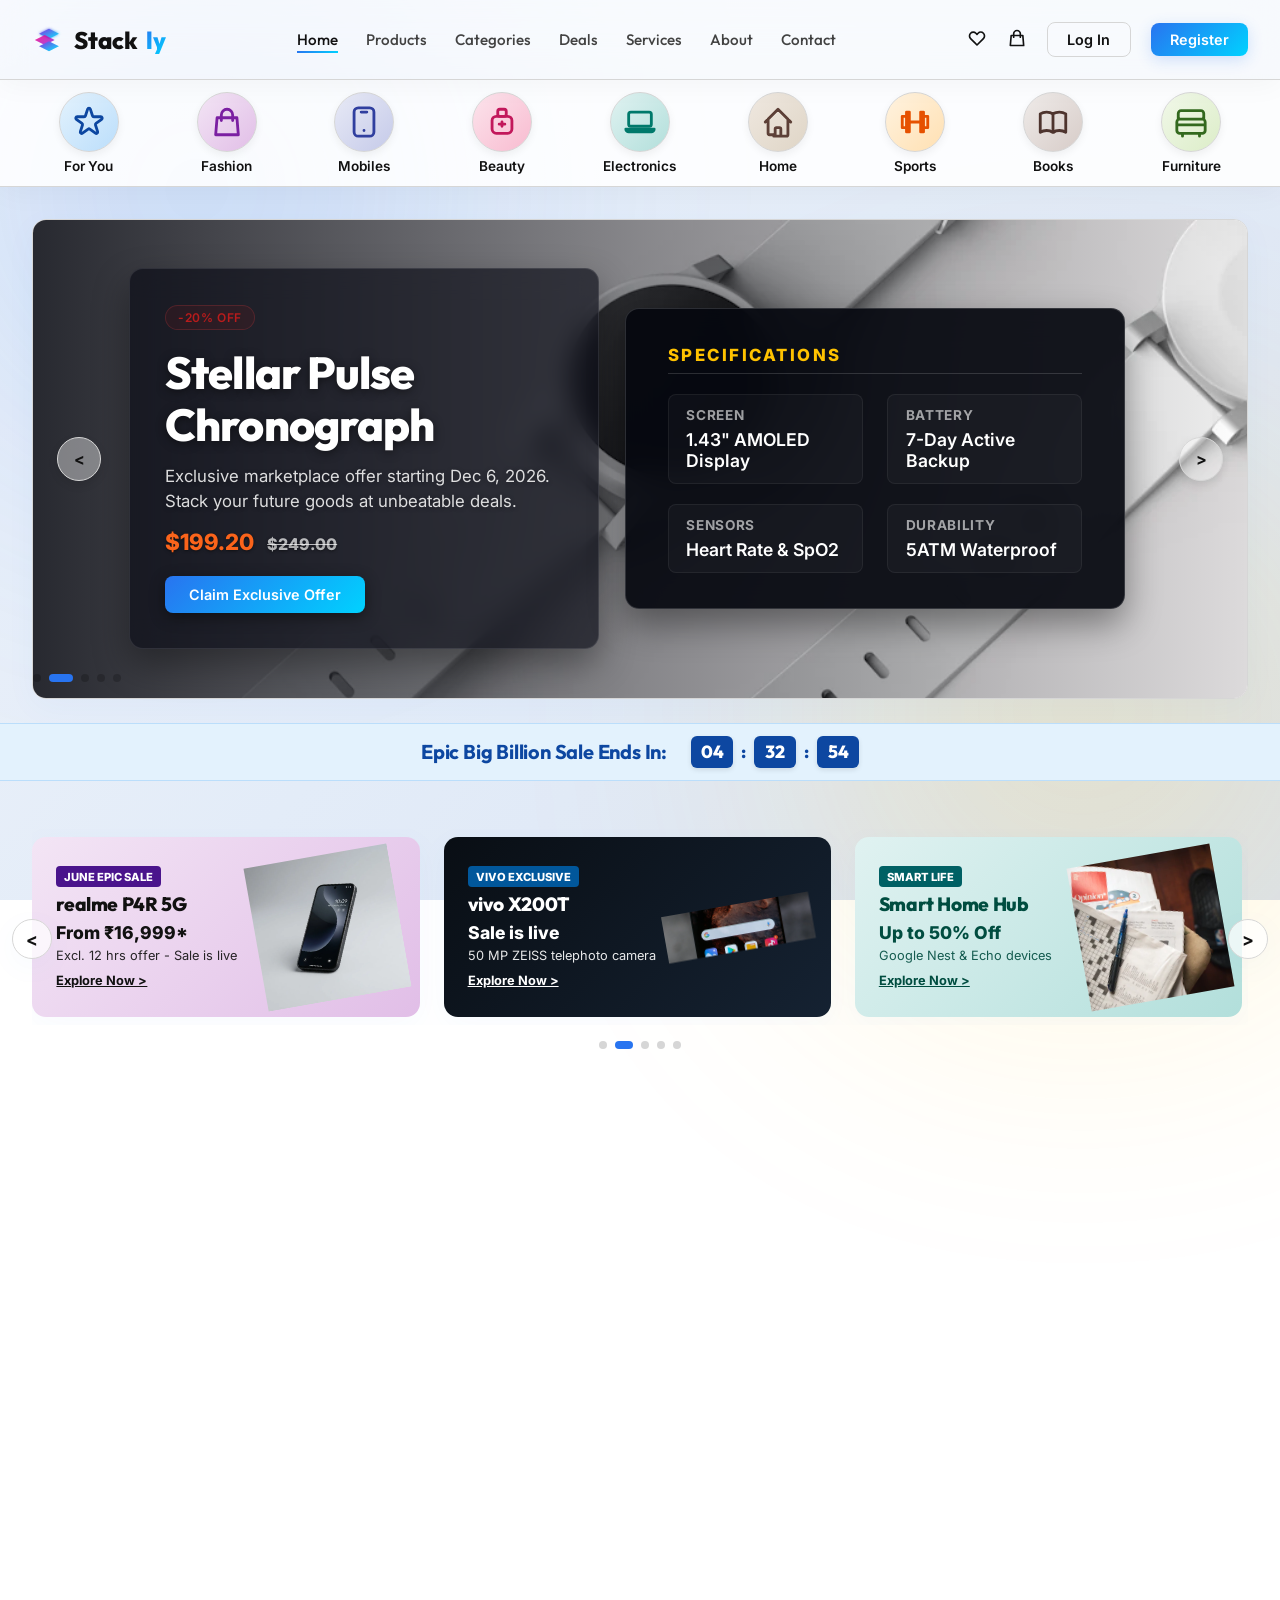
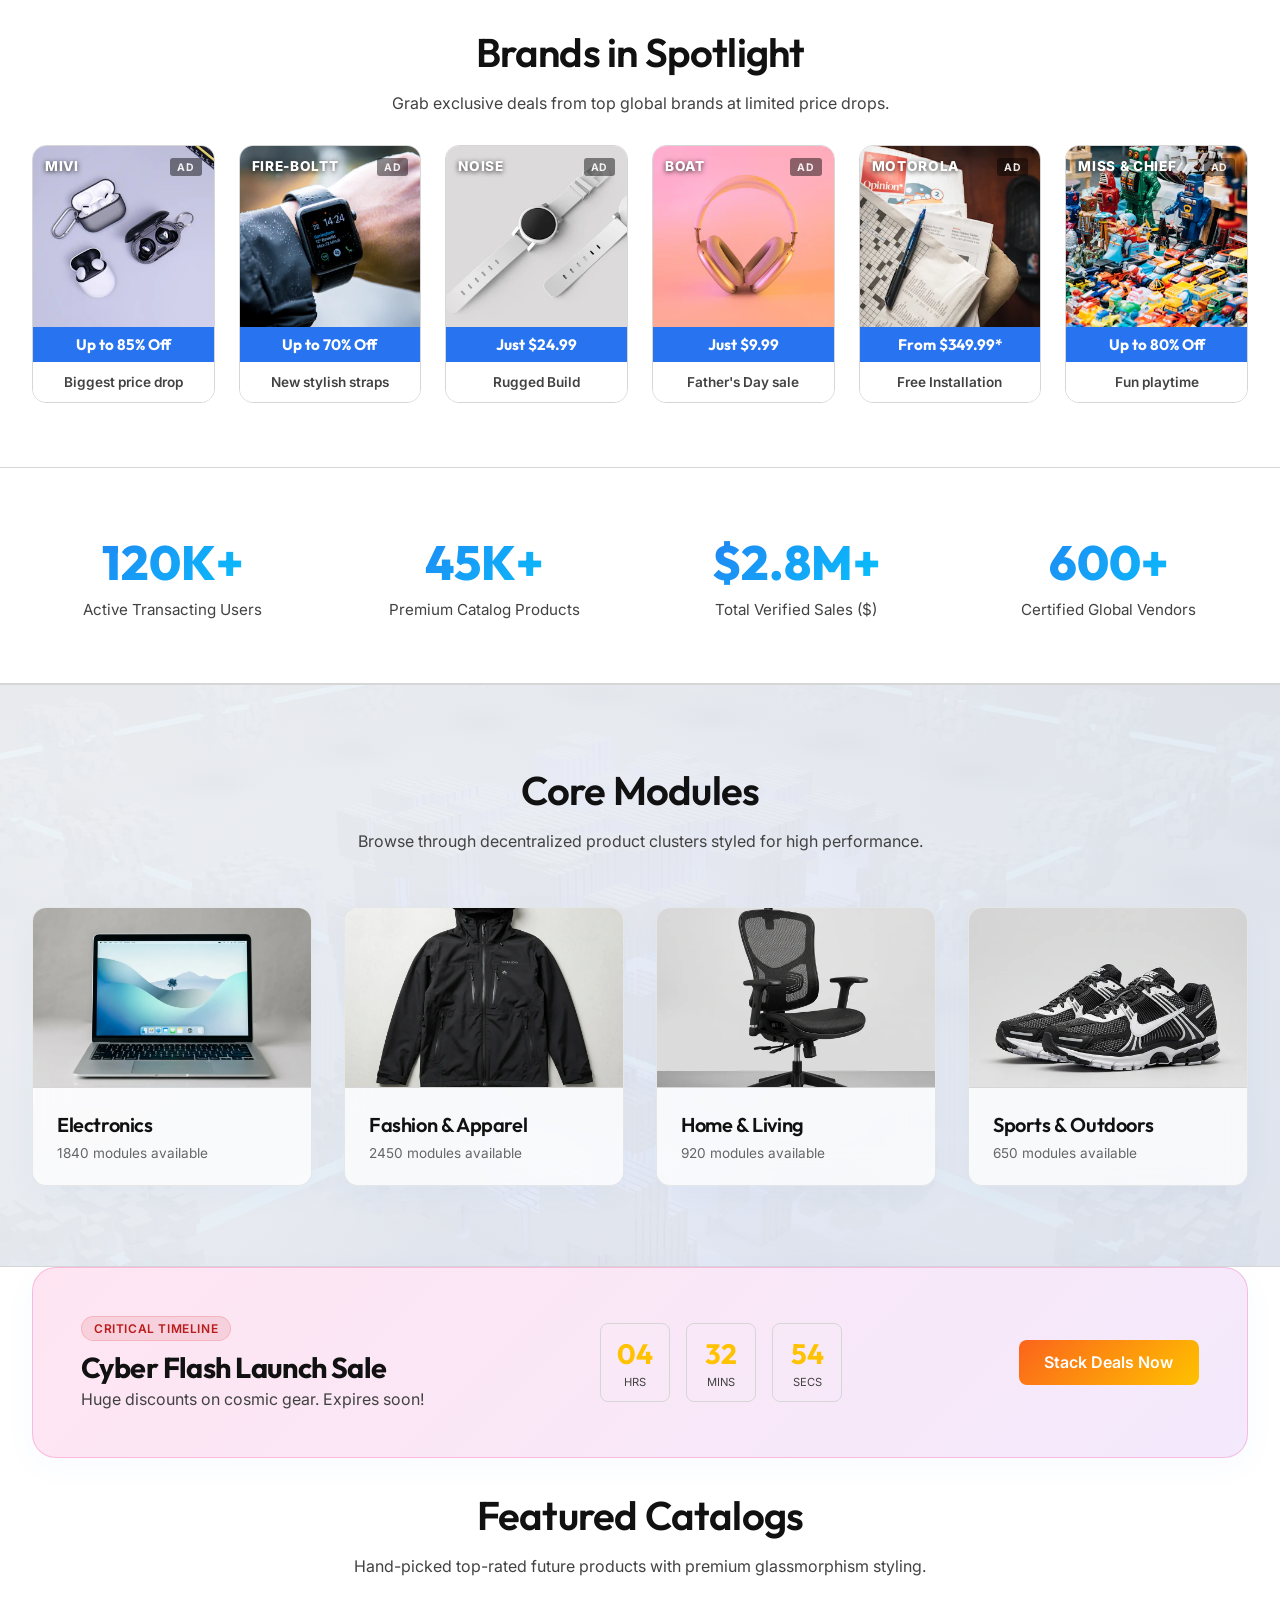
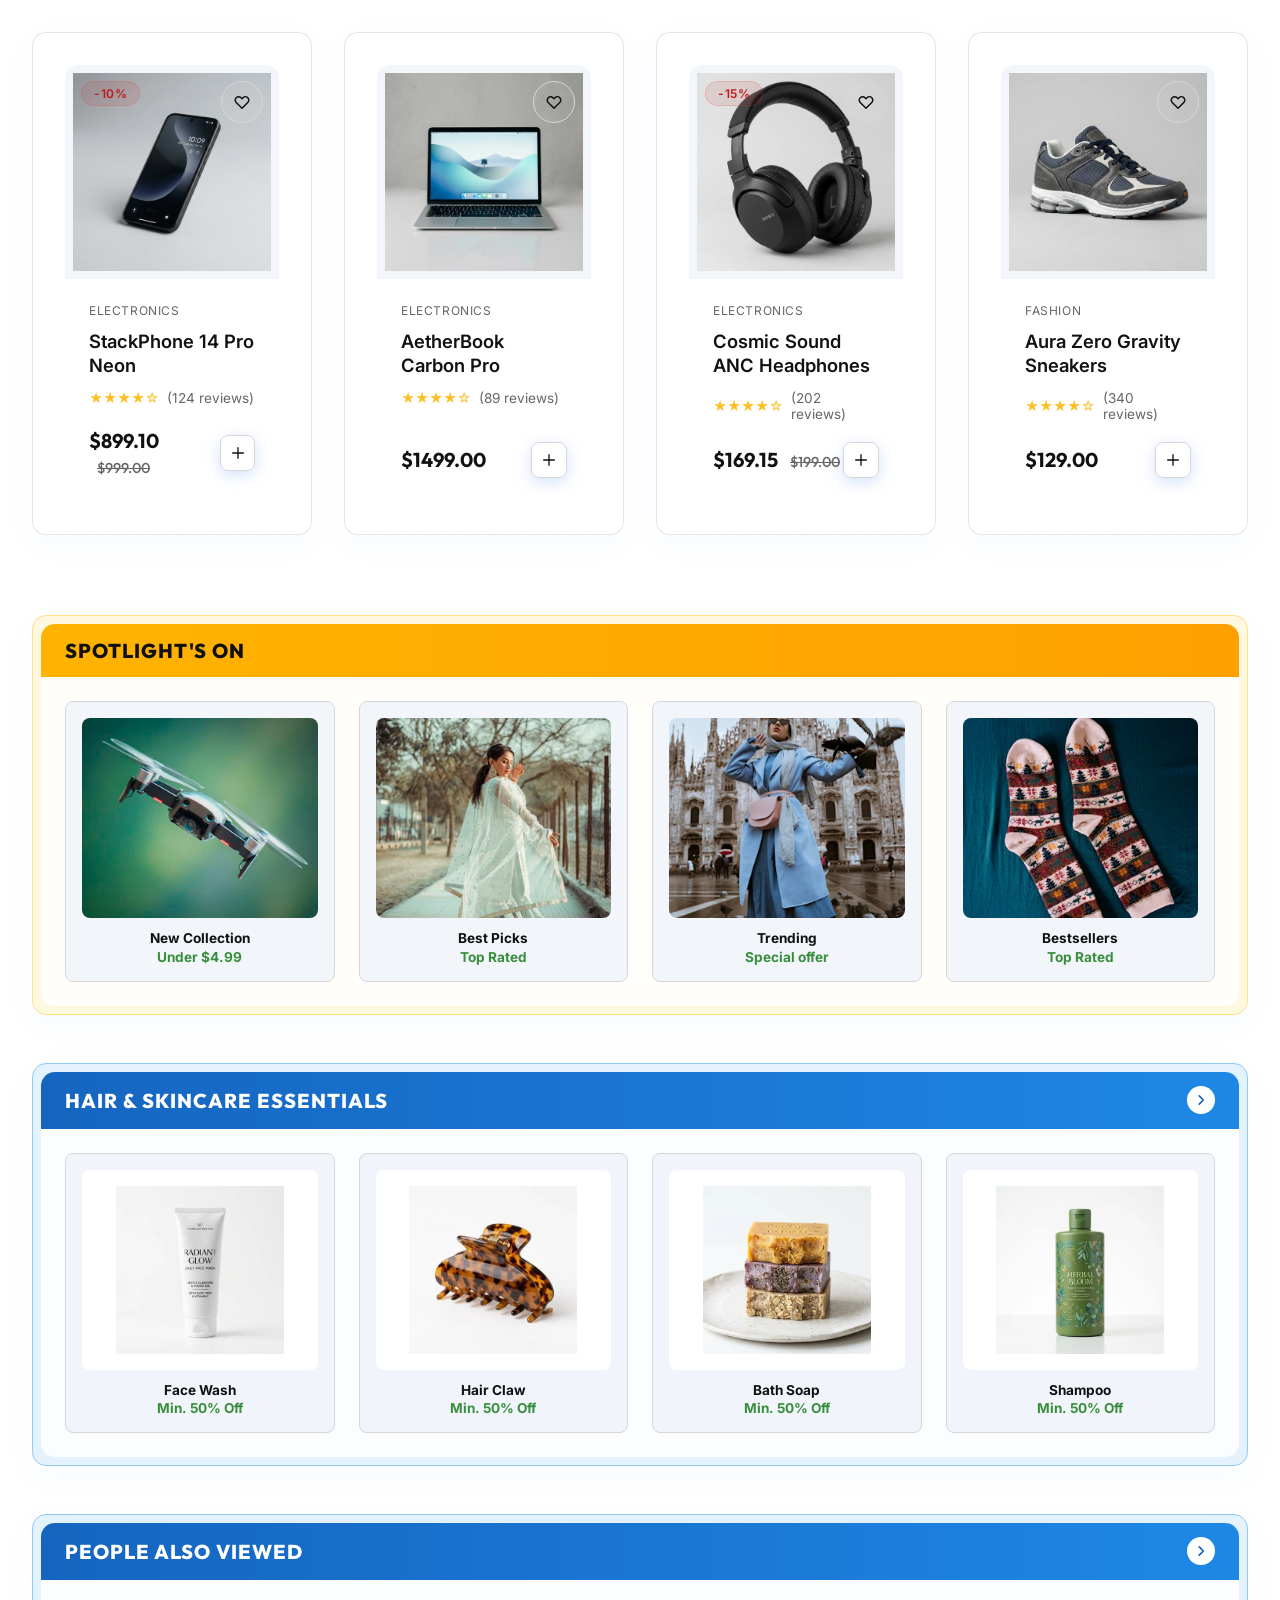
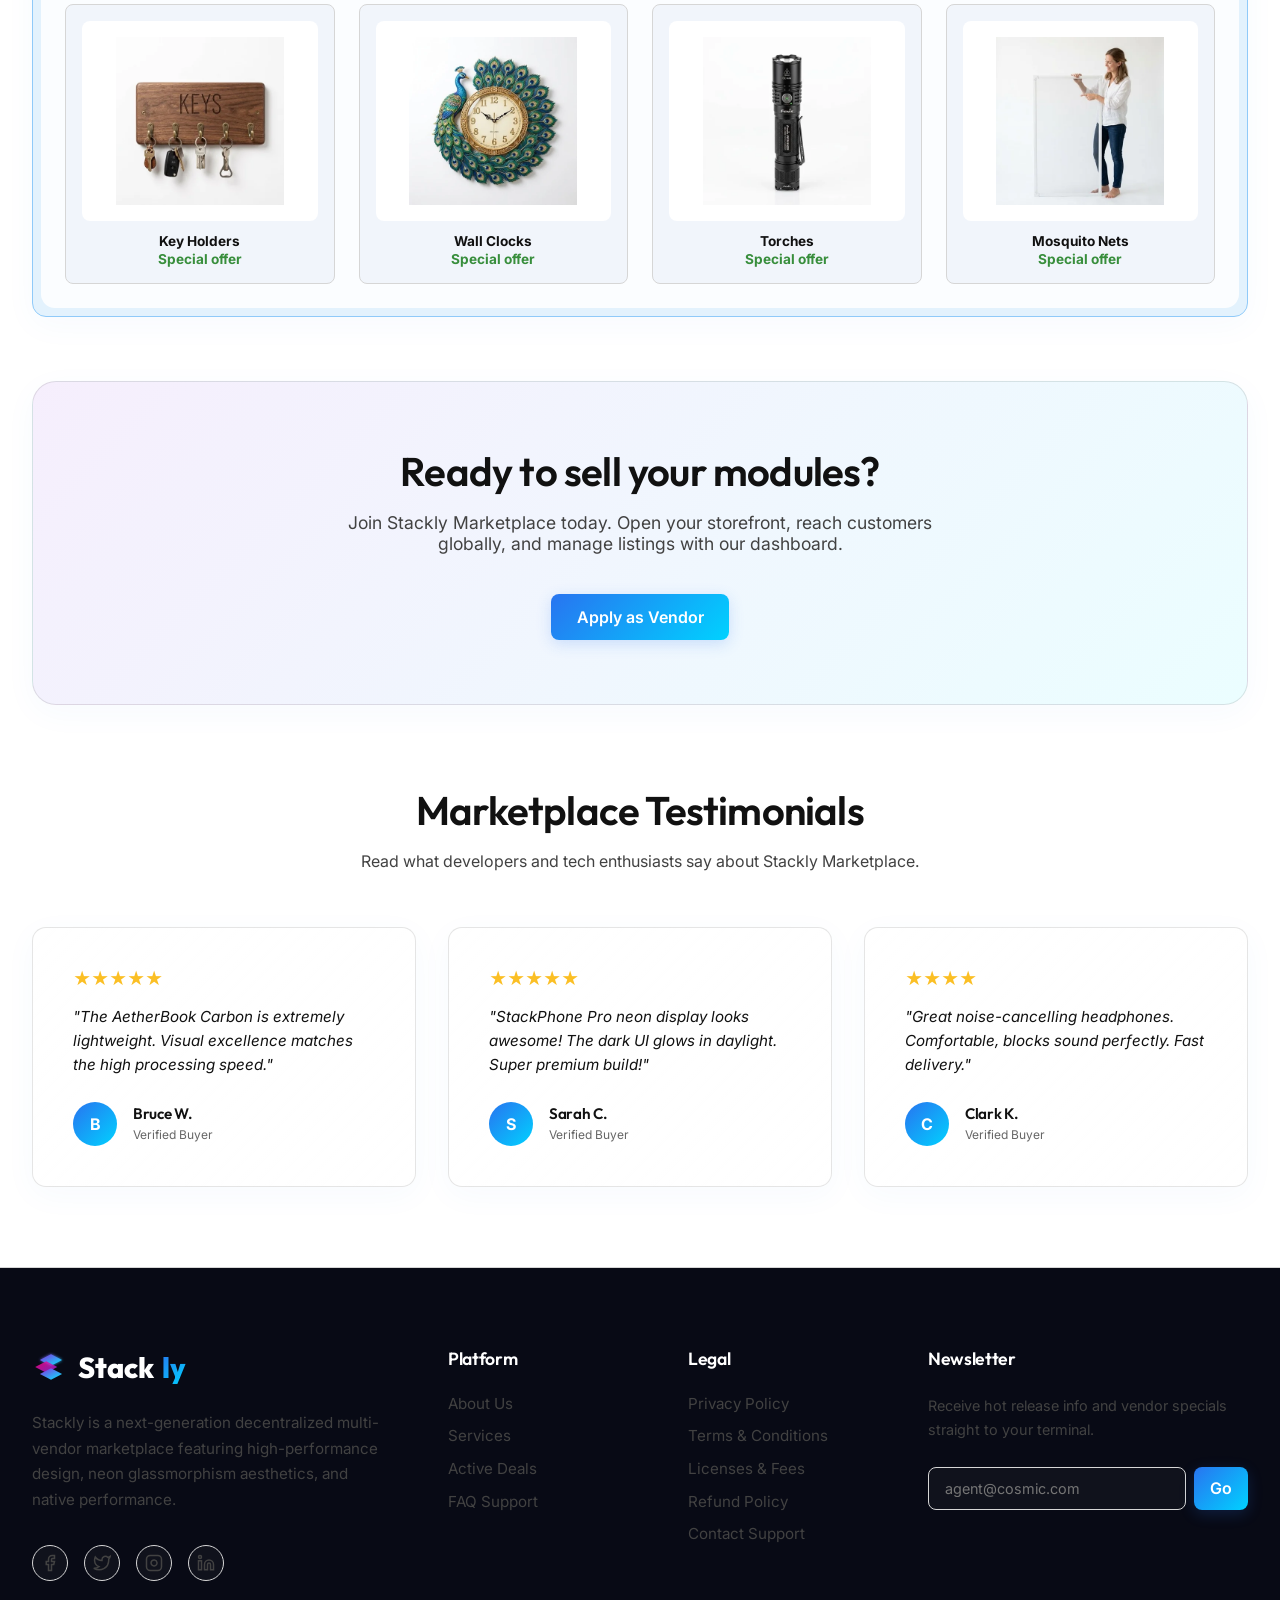
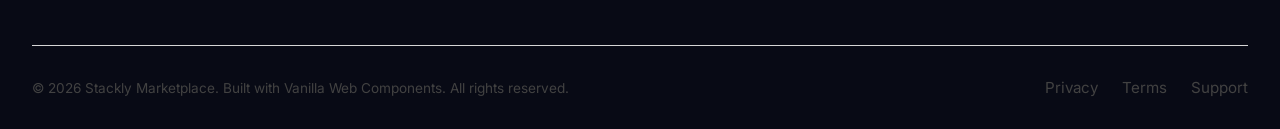
==== commit 1db36ba6: "feat: convert all image assets to optimized WebP format under 100 KB and update all references" ====
--- a/index.html
+++ b/index.html
@@ -1925,7 +1925,7 @@
           <!-- Card 1 -->
           <div class="showcase-card" onclick="window.location.href='pages/404.html?query=wash'">
             <div class="showcase-img-box" style="padding: 1rem;">
-              <img class="showcase-img" src="assets/face_wash.jpg" alt="Face Wash" style="object-fit: contain; max-height: 100%; max-width: 100%;">
+              <img class="showcase-img" src="assets/face_wash.webp" alt="Face Wash" style="object-fit: contain; max-height: 100%; max-width: 100%;">
             </div>
             <span class="showcase-tag">Face Wash</span>
             <span class="showcase-subtext">Min. 50% Off</span>
@@ -1933,7 +1933,7 @@
           <!-- Card 2 -->
           <div class="showcase-card" onclick="window.location.href='pages/404.html?query=claw'">
             <div class="showcase-img-box" style="padding: 1rem;">
-              <img class="showcase-img" src="assets/hair_claw.jpg" alt="Hair Claw" style="object-fit: contain; max-height: 100%; max-width: 100%;">
+              <img class="showcase-img" src="assets/hair_claw.webp" alt="Hair Claw" style="object-fit: contain; max-height: 100%; max-width: 100%;">
             </div>
             <span class="showcase-tag">Hair Claw</span>
             <span class="showcase-subtext">Min. 50% Off</span>
@@ -1941,7 +1941,7 @@
           <!-- Card 3 -->
           <div class="showcase-card" onclick="window.location.href='pages/404.html?query=soap'">
             <div class="showcase-img-box" style="padding: 1rem;">
-              <img class="showcase-img" src="assets/bath_soap.jpg" alt="Bath Soap" style="object-fit: contain; max-height: 100%; max-width: 100%;">
+              <img class="showcase-img" src="assets/bath_soap.webp" alt="Bath Soap" style="object-fit: contain; max-height: 100%; max-width: 100%;">
             </div>
             <span class="showcase-tag">Bath Soap</span>
             <span class="showcase-subtext">Min. 50% Off</span>
@@ -1949,7 +1949,7 @@
           <!-- Card 4 -->
           <div class="showcase-card" onclick="window.location.href='pages/404.html?query=shampoo'">
             <div class="showcase-img-box" style="padding: 1rem;">
-              <img class="showcase-img" src="assets/shampoo.jpg" alt="Shampoo" style="object-fit: contain; max-height: 100%; max-width: 100%;">
+              <img class="showcase-img" src="assets/shampoo.webp" alt="Shampoo" style="object-fit: contain; max-height: 100%; max-width: 100%;">
             </div>
             <span class="showcase-tag">Shampoo</span>
             <span class="showcase-subtext">Min. 50% Off</span>
@@ -1969,7 +1969,7 @@
           <!-- Card 1 -->
           <div class="showcase-card" onclick="window.location.href='pages/404.html?query=keys'">
             <div class="showcase-img-box" style="padding: 1rem;">
-              <img class="showcase-img" src="assets/key_holder.jpg" alt="Key Holders" style="object-fit: contain; max-height: 100%; max-width: 100%;">
+              <img class="showcase-img" src="assets/key_holder.webp" alt="Key Holders" style="object-fit: contain; max-height: 100%; max-width: 100%;">
             </div>
             <span class="showcase-tag">Key Holders</span>
             <span class="showcase-subtext">Special offer</span>
@@ -1977,7 +1977,7 @@
           <!-- Card 2 -->
           <div class="showcase-card" onclick="window.location.href='pages/404.html?query=clock'">
             <div class="showcase-img-box" style="padding: 1rem;">
-              <img class="showcase-img" src="assets/wall_clock.jpg" alt="Wall Clocks" style="object-fit: contain; max-height: 100%; max-width: 100%;">
+              <img class="showcase-img" src="assets/wall_clock.webp" alt="Wall Clocks" style="object-fit: contain; max-height: 100%; max-width: 100%;">
             </div>
             <span class="showcase-tag">Wall Clocks</span>
             <span class="showcase-subtext">Special offer</span>
@@ -1985,7 +1985,7 @@
           <!-- Card 3 -->
           <div class="showcase-card" onclick="window.location.href='pages/404.html?query=torch'">
             <div class="showcase-img-box" style="padding: 1rem;">
-              <img class="showcase-img" src="assets/flashlight.jpg" alt="Torches" style="object-fit: contain; max-height: 100%; max-width: 100%;">
+              <img class="showcase-img" src="assets/flashlight.webp" alt="Torches" style="object-fit: contain; max-height: 100%; max-width: 100%;">
             </div>
             <span class="showcase-tag">Torches</span>
             <span class="showcase-subtext">Special offer</span>
@@ -1993,7 +1993,7 @@
           <!-- Card 4 -->
           <div class="showcase-card" onclick="window.location.href='pages/404.html?query=net'">
             <div class="showcase-img-box" style="padding: 1rem;">
-              <img class="showcase-img" src="assets/mosquito_net.jpg" alt="Mosquito Nets" style="object-fit: contain; max-height: 100%; max-width: 100%;">
+              <img class="showcase-img" src="assets/mosquito_net.webp" alt="Mosquito Nets" style="object-fit: contain; max-height: 100%; max-width: 100%;">
             </div>
             <span class="showcase-tag">Mosquito Nets</span>
             <span class="showcase-subtext">Special offer</span>
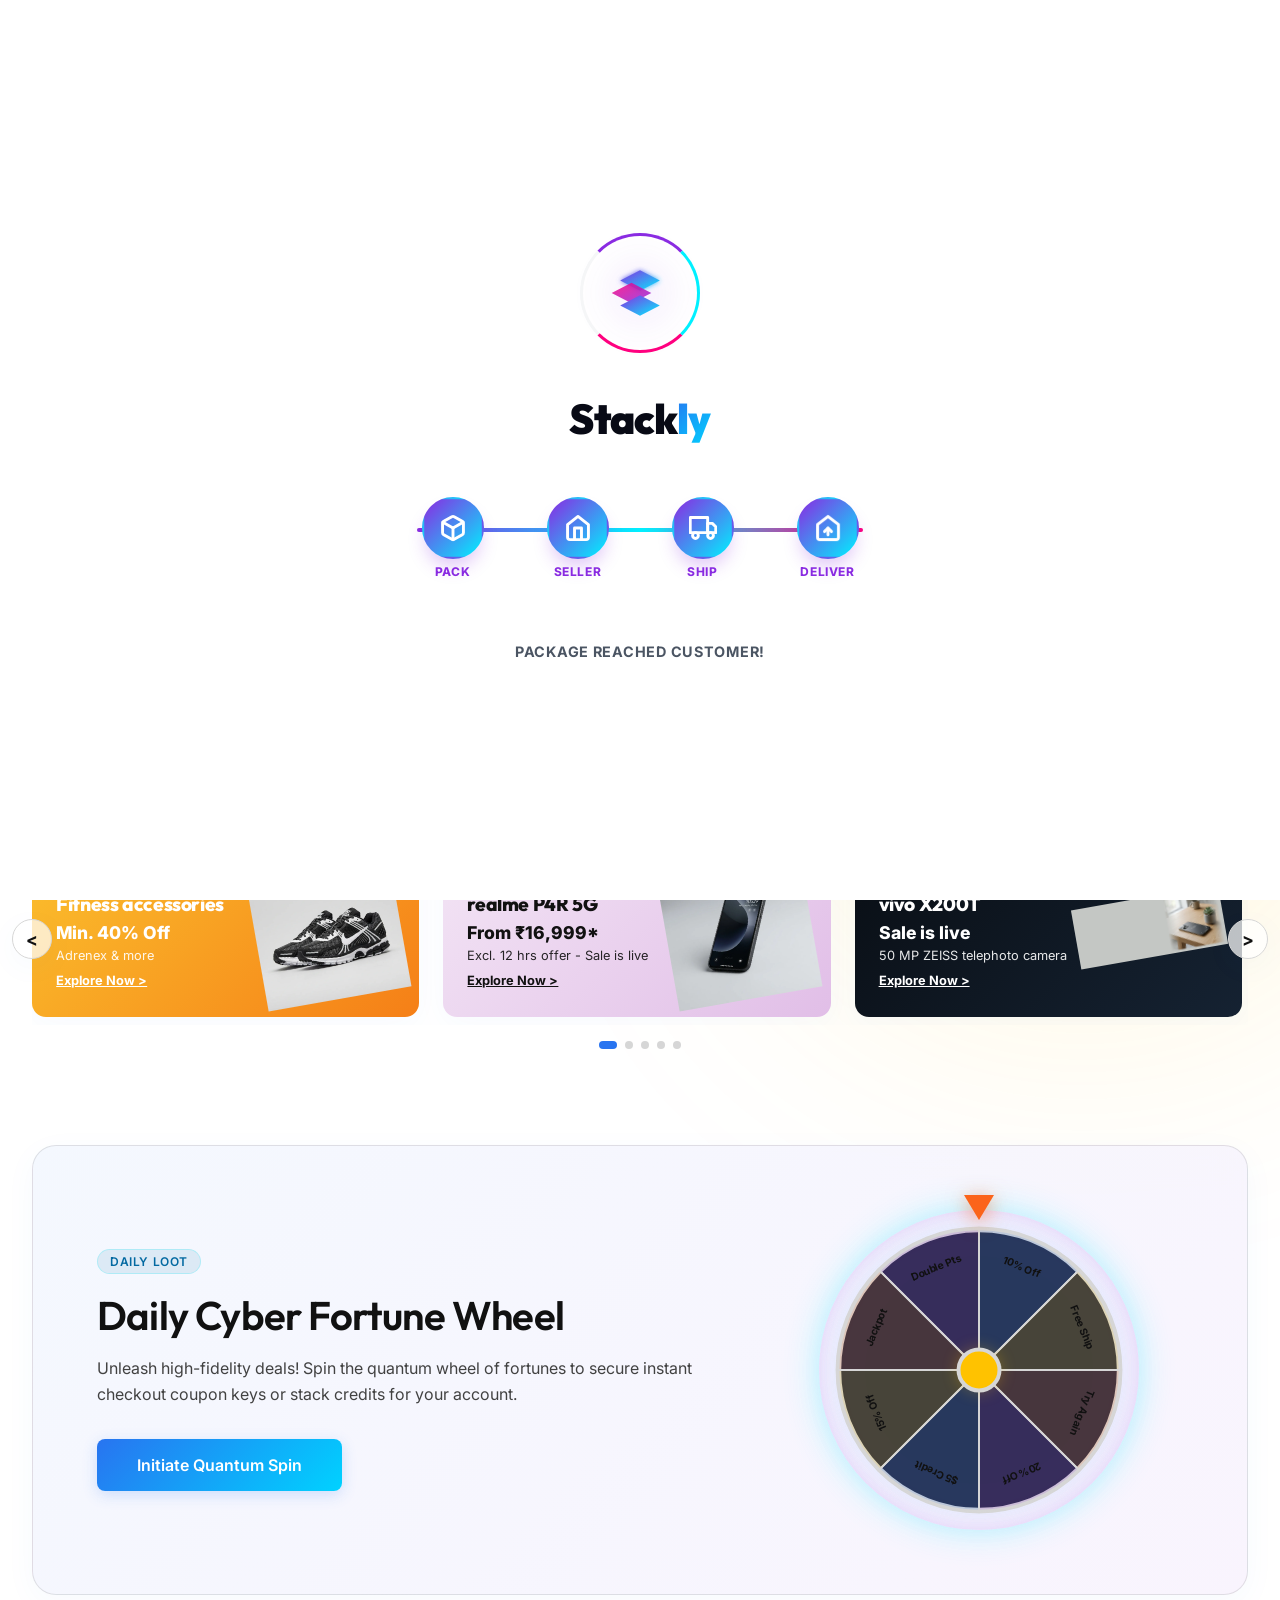
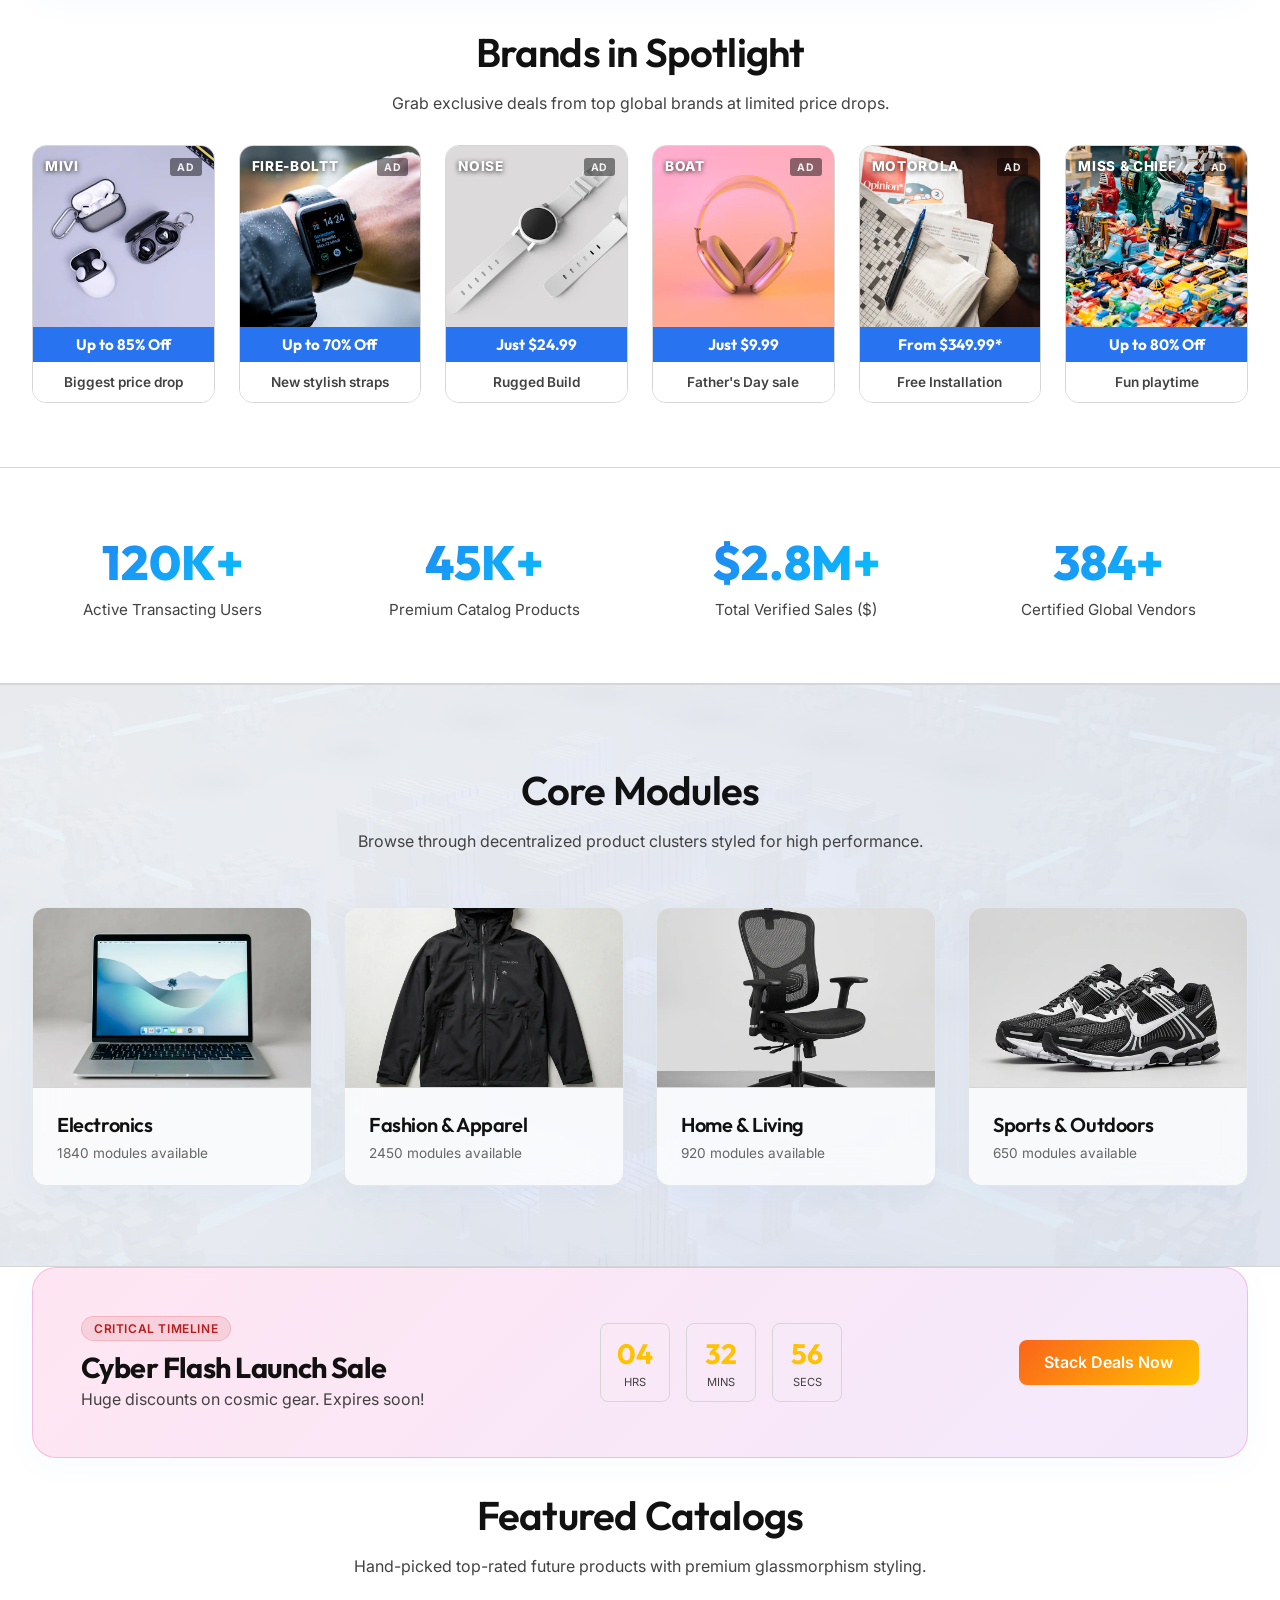
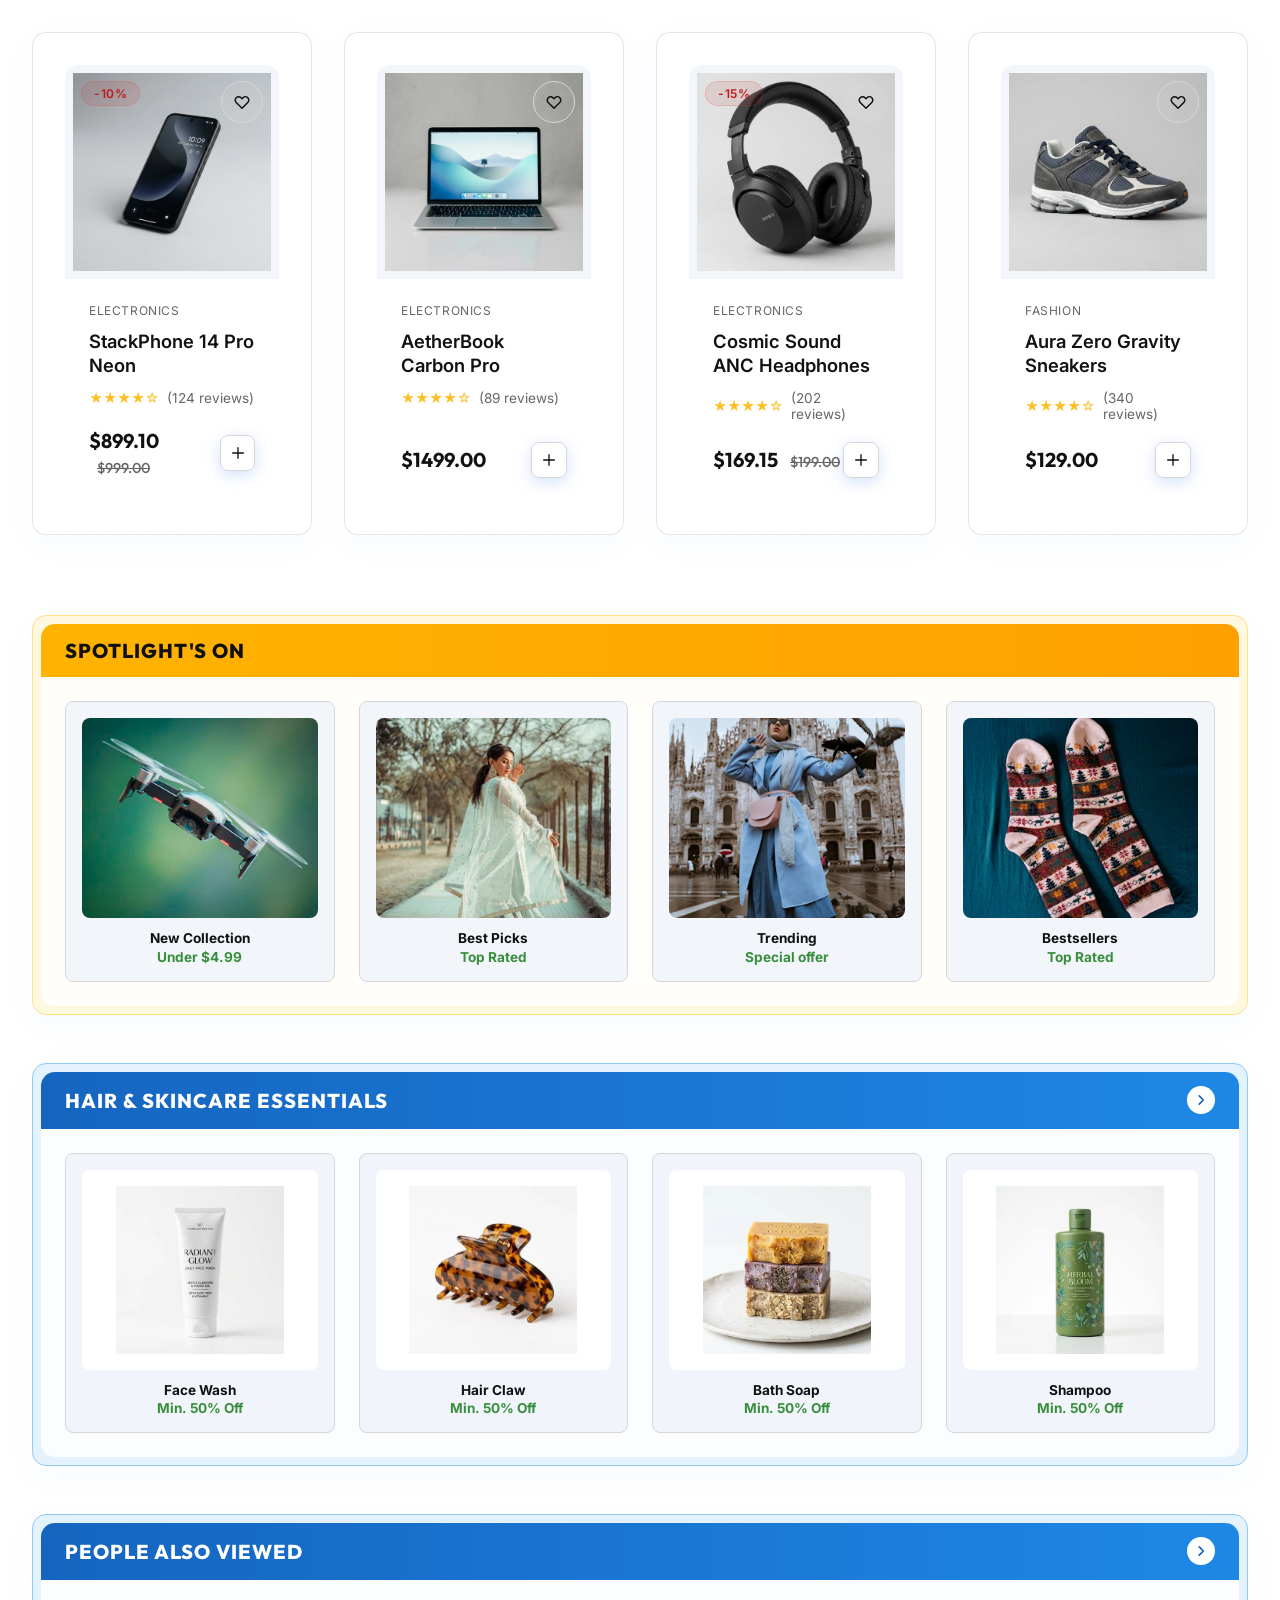
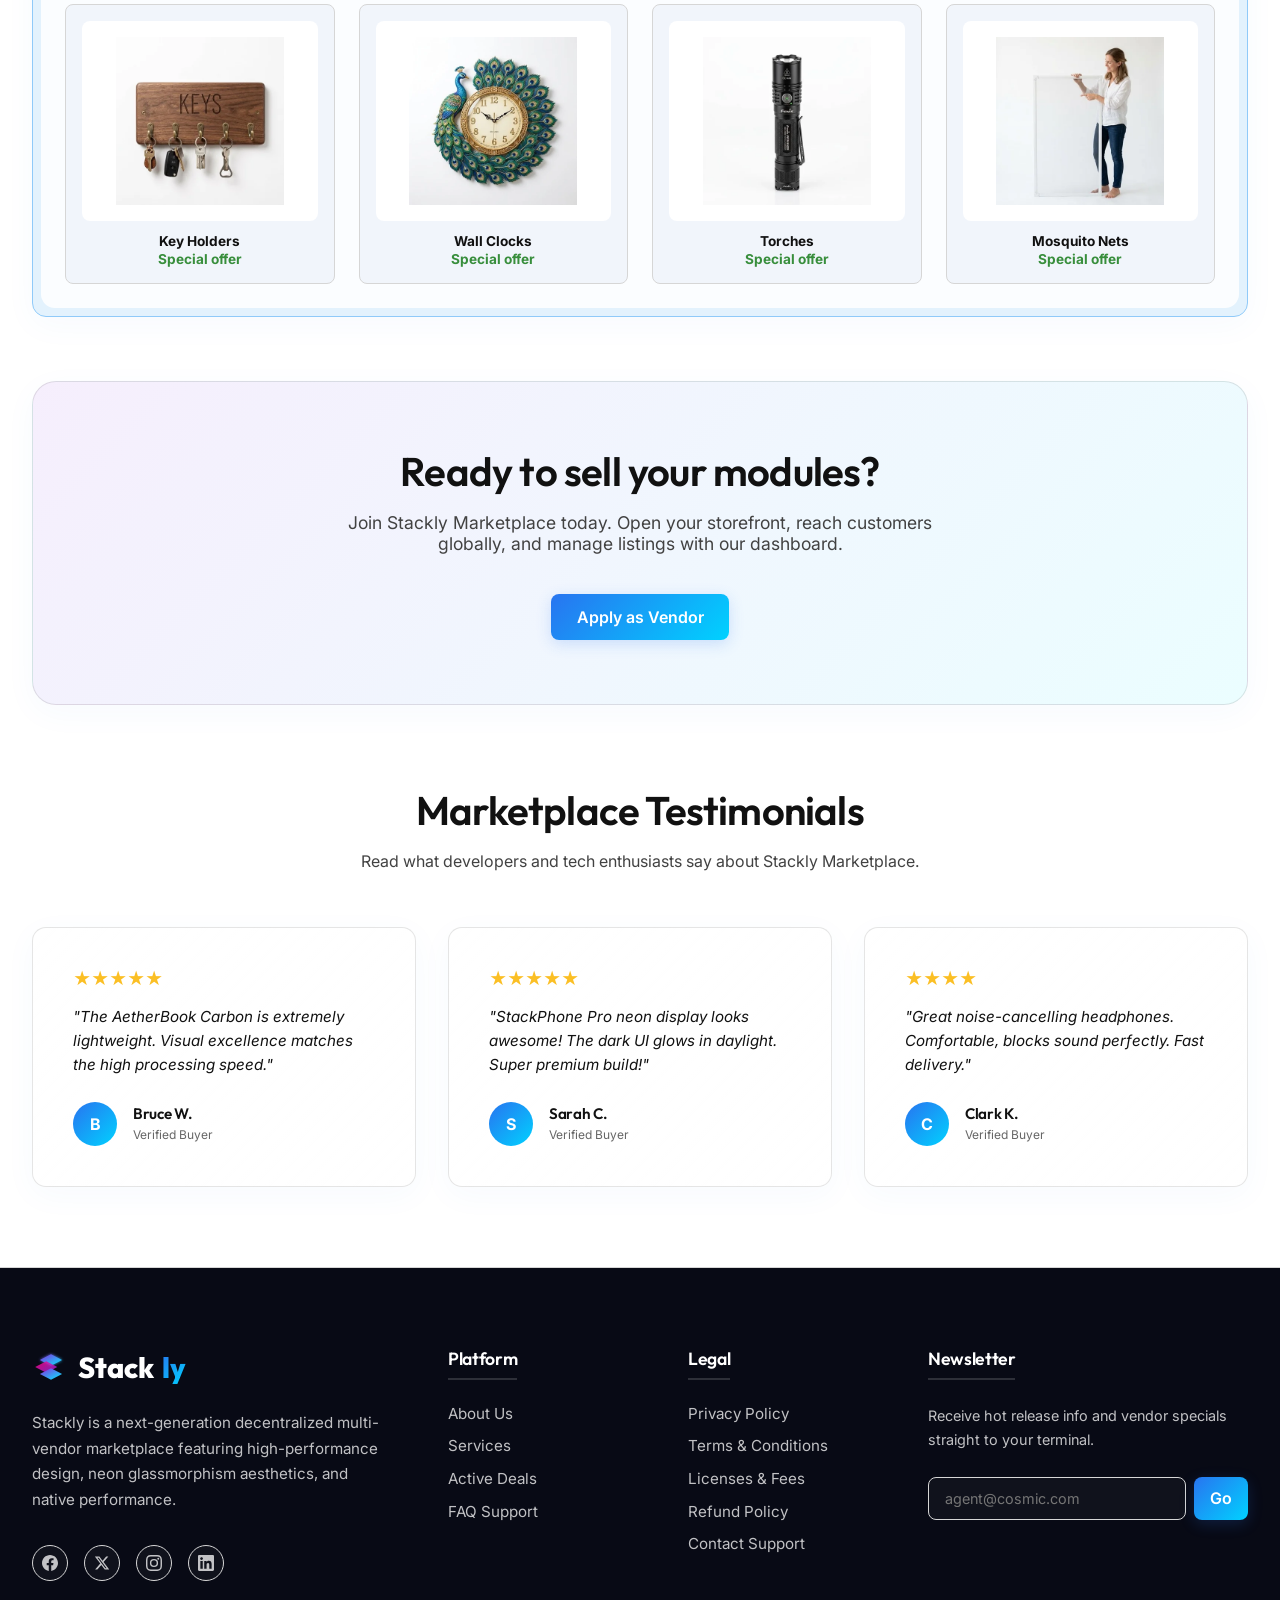
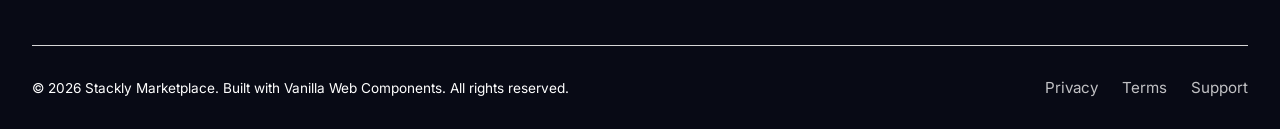
==== commit e7bb9cc5: "Update hero carousel layout & 3D swap animations, style footer headings underlines & brand icons" ====
--- a/index.html
+++ b/index.html
@@ -185,7 +185,7 @@
     .hero-carousel-container {
       position: relative;
       width: 100%;
-      height: 480px; /* Increased height to 480px for a more spacious, premium showcase */
+      height: 480px; /* Original 480px height for premium showcase */
       border-radius: var(--radius-md);
       overflow: hidden;
       border: 1px solid var(--border-color);
@@ -203,14 +203,16 @@
       width: 20%;
       height: 100%;
       display: flex;
-      flex-direction: row;
-      justify-content: space-between; /* Space out the content and specs visual columns */
-      align-items: center;
-      padding: 3rem 6rem;
+      flex-direction: column;
+      justify-content: center;
+      align-items: flex-start;
+      gap: 1.25rem; /* Spacing between stacked elements */
+      padding: 2rem 5rem; /* Adjusted padding to accommodate stacked layout */
       position: relative;
       overflow: hidden;
-      background-size: cover;
-      background-position: 42% center; /* Position background product image in the gap between the two glass panels */
+      background-repeat: no-repeat;
+      background-size: contain;
+      background-position: 92% center; /* Position background product image on the right side */
       transition: transform 0.5s ease;
     }
     
@@ -224,25 +226,42 @@
       pointer-events: none;
     }
 
+    .carousel-slide-left-container {
+      position: relative;
+      width: 100%;
+      max-width: 480px;
+      height: 335px; /* height to contain absolute children comfortably */
+      perspective: 1000px;
+      z-index: 5;
+    }
+
     .carousel-slide-content {
-      flex: 1.1;
-      max-width: 46%;
+      position: absolute;
+      top: 0;
+      left: 0;
+      width: 100%;
+      height: 100%;
+      box-sizing: border-box;
       text-align: left;
       display: flex;
       flex-direction: column;
-      gap: 0.85rem;
+      gap: 0.5rem;
       align-items: flex-start;
+      justify-content: center;
       z-index: 5;
       background: rgba(8, 10, 20, 0.65) !important; /* Premium dark semi-transparent glass panel background */
       backdrop-filter: blur(14px);
       -webkit-backdrop-filter: blur(14px);
-      padding: 2.2rem;
+      padding: 1.5rem;
       border-radius: var(--radius-md);
       border: 1px solid rgba(255, 255, 255, 0.1);
       box-shadow: 0 15px 35px rgba(0, 0, 0, 0.35);
+      opacity: 0;
+      transform: translate3d(0, 30px, -50px) scale(0.95);
+      pointer-events: none;
     }
     .carousel-slide-title {
-      font-size: 2.8rem;
+      font-size: 2.2rem;
       font-weight: 800;
       font-family: var(--font-title);
       color: #ffffff !important;
@@ -250,7 +269,7 @@
       text-shadow: 0 2px 10px rgba(0, 0, 0, 0.5);
     }
     .carousel-slide-desc {
-      font-size: 1.05rem;
+      font-size: 0.95rem;
       color: rgba(255, 255, 255, 0.85) !important;
       line-height: 1.5;
       text-shadow: 0 1px 5px rgba(0, 0, 0, 0.3);
@@ -275,51 +294,53 @@
     }
 
     .carousel-slide-specs-panel {
-      background: rgba(6, 8, 16, 0.93) !important; /* Darker, more opaque background to cover any image underneath */
+      position: absolute;
+      top: 0;
+      left: 0;
+      width: 100%;
+      height: 100%;
+      box-sizing: border-box;
+      display: flex;
+      flex-direction: column;
+      justify-content: center;
+      background: rgba(8, 10, 20, 0.45) !important; /* Semi-transparent premium glass background to show the background image */
       border: 1px solid rgba(255, 255, 255, 0.15);
       border-radius: var(--radius-md);
-      padding: 2.2rem 2.6rem;
-      width: 100%;
-      max-width: 500px; /* Wider specs card for layout clarity */
+      padding: 1.25rem 1.5rem;
+      max-width: 480px; /* Matched specs card for layout alignment */
       backdrop-filter: blur(16px);
       -webkit-backdrop-filter: blur(16px);
       box-shadow: 0 15px 35px rgba(0, 0, 0, 0.4);
       
       /* Slide-up active visual animation initialization */
       opacity: 0;
-      transform: translateY(40px) scale(0.95);
-      transition: opacity 0.8s cubic-bezier(0.16, 1, 0.3, 1), transform 0.8s cubic-bezier(0.16, 1, 0.3, 1), border-color 0.4s ease;
+      transform: translate3d(20px, 20px, -60px) scale(0.88);
+      pointer-events: none;
     }
     .carousel-slide-specs-panel:hover {
       border-color: var(--secondary) !important;
     }
-    .hero-carousel-slide.active .carousel-slide-specs-panel {
-      opacity: 1;
-      transform: translateY(0) scale(1);
-      transition-delay: 0.4s;
-      animation: pulseGlow 3s infinite ease-in-out;
-    }
     .specs-panel-title {
       display: block;
-      font-size: 1.05rem;
+      font-size: 0.9rem;
       font-weight: 800;
       color: var(--secondary);
       letter-spacing: 0.15em;
-      margin-bottom: 1.25rem;
+      margin-bottom: 0.85rem;
       border-bottom: 1px solid rgba(255, 255, 255, 0.15);
-      padding-bottom: 0.55rem;
+      padding-bottom: 0.45rem;
       text-transform: uppercase;
     }
     .specs-grid {
       display: grid;
       grid-template-columns: 1fr 1fr;
-      gap: 1.25rem 1.5rem; /* Spacious grid layout */
+      gap: 0.75rem 1rem; /* Compact grid layout */
     }
     .spec-item {
       display: flex;
       flex-direction: column;
-      gap: 0.35rem;
-      padding: 0.75rem 1.1rem;
+      gap: 0.25rem;
+      padding: 0.5rem 0.75rem;
       background: rgba(255, 255, 255, 0.03);
       border: 1px solid rgba(255, 255, 255, 0.06);
       border-radius: var(--radius-sm);
@@ -339,20 +360,20 @@
       opacity: 1;
       transform: translateX(0) scale(1);
     }
-    .hero-carousel-slide.active .spec-item:nth-child(1) { transition-delay: 0.5s; }
-    .hero-carousel-slide.active .spec-item:nth-child(2) { transition-delay: 0.6s; }
-    .hero-carousel-slide.active .spec-item:nth-child(3) { transition-delay: 0.7s; }
-    .hero-carousel-slide.active .spec-item:nth-child(4) { transition-delay: 0.8s; }
-
+    .hero-carousel-slide.active .spec-item:nth-child(1) { transition-delay: 1.1s; }
+    .hero-carousel-slide.active .spec-item:nth-child(2) { transition-delay: 1.2s; }
+    .hero-carousel-slide.active .spec-item:nth-child(3) { transition-delay: 1.3s; }
+    .hero-carousel-slide.active .spec-item:nth-child(4) { transition-delay: 1.4s; }
+ 
     .spec-label {
-      font-size: 0.85rem;
+      font-size: 0.75rem;
       color: rgba(255, 255, 255, 0.6);
       text-transform: uppercase;
       font-weight: 700;
       letter-spacing: 0.05em;
     }
     .spec-value {
-      font-size: 1.1rem;
+      font-size: 0.95rem;
       color: #ffffff;
       font-weight: 600;
     }
@@ -841,55 +862,75 @@
     .hero-carousel-slide {
       transition: opacity 0.8s ease-in-out;
     }
-    
-    .carousel-slide-content {
-      opacity: 0;
-      transform: translateY(30px);
-      transition: opacity 0.8s cubic-bezier(0.16, 1, 0.3, 1), transform 0.8s cubic-bezier(0.16, 1, 0.3, 1);
-    }
+
+    /* 3D Depth Card Swap Animations */
+    @keyframes contentCardFlip {
+      0% {
+        opacity: 0;
+        transform: translate3d(0, 30px, -50px) scale(0.95);
+        z-index: 10;
+        pointer-events: auto;
+      }
+      8%, 46% {
+        opacity: 1;
+        transform: translate3d(0, 0, 0) scale(1);
+        z-index: 10;
+        pointer-events: auto;
+      }
+      50%, 95% {
+        opacity: 0.35;
+        transform: translate3d(20px, -20px, -50px) scale(0.88);
+        z-index: 5;
+        pointer-events: none;
+      }
+      100% {
+        opacity: 0;
+        transform: translate3d(0, -30px, -100px) scale(0.85);
+        z-index: 5;
+        pointer-events: none;
+      }
+    }
+
+    @keyframes specsCardFlip {
+      0%, 46% {
+        opacity: 0.35;
+        transform: translate3d(20px, 20px, -50px) scale(0.88);
+        z-index: 5;
+        pointer-events: none;
+      }
+      50%, 95% {
+        opacity: 1;
+        transform: translate3d(0, 0, 0) scale(1);
+        z-index: 10;
+        pointer-events: auto;
+      }
+      100% {
+        opacity: 0;
+        transform: translate3d(0, 0, 0) scale(0.95);
+        z-index: 10;
+        pointer-events: none;
+      }
+    }
+
     .hero-carousel-slide.active .carousel-slide-content {
-      opacity: 1;
-      transform: translateY(0);
-      transition-delay: 0.1s;
-    }
-    
-    /* Elements fade/slide-up transition */
+      animation: contentCardFlip 2s forwards cubic-bezier(0.16, 1, 0.3, 1);
+    }
+
+    .hero-carousel-slide.active .carousel-slide-specs-panel {
+      animation: specsCardFlip 2s forwards cubic-bezier(0.16, 1, 0.3, 1);
+    }
+
+    /* Ensure subelements are visible within the animated parent card */
     .hero-carousel-slide .carousel-slide-title,
     .hero-carousel-slide .carousel-slide-desc,
     .hero-carousel-slide .carousel-slide-content .btn,
     .hero-carousel-slide .carousel-slide-content .badge,
     .hero-carousel-slide .carousel-slide-content > div {
-      opacity: 0;
-      transform: translateY(20px);
-      transition: opacity 0.6s cubic-bezier(0.16, 1, 0.3, 1), transform 0.6s cubic-bezier(0.16, 1, 0.3, 1);
-    }
-    
-    /* Staggered delays on active slide elements relative to the slide active trigger */
-    .hero-carousel-slide.active .carousel-slide-content .badge {
       opacity: 1;
-      transform: translateY(0);
-      transition-delay: 0.25s;
-    }
-    .hero-carousel-slide.active .carousel-slide-title {
-      opacity: 1;
-      transform: translateY(0);
-      transition-delay: 0.35s;
-    }
-    .hero-carousel-slide.active .carousel-slide-desc {
-      opacity: 1;
-      transform: translateY(0);
-      transition-delay: 0.45s;
-    }
-    .hero-carousel-slide.active .carousel-slide-content > div {
-      opacity: 1;
-      transform: translateY(0);
-      transition-delay: 0.55s;
-    }
-    .hero-carousel-slide.active .carousel-slide-content .btn {
-      opacity: 1;
-      transform: translateY(0);
-      transition-delay: 0.65s;
-    }
+      transform: none;
+      transition: none;
+    }
+
     .hero-carousel-slide.active .carousel-slide-img {
       opacity: 1;
       transform: translateX(0) scale(1) rotate(0deg);
@@ -2308,20 +2349,20 @@
         const specs = carouselSpecs[p.id] || [];
         return `
           <div class="hero-carousel-slide slide-${idx + 1} ${idx === 0 ? 'active' : ''}" style="background-image: url('${bannerPath}');">
-            <div class="carousel-slide-content">
-              <span class="badge badge-danger" style="margin-bottom:0.25rem;">-${p.discount}% OFF</span>
-              <h2 class="carousel-slide-title">${p.name}</h2>
-              <p class="carousel-slide-desc">Exclusive marketplace offer starting ${startDateStr}. Stack your future goods at unbeatable deals.</p>
-              <div style="font-size:1.4rem; font-weight:800; color:var(--accent); margin-bottom:0.5rem; text-shadow: 0 1px 3px rgba(0,0,0,0.5);">
-                $${discountPrice.toFixed(2)}
-                <del style="font-size:1rem; color:rgba(255, 255, 255, 0.7); margin-left:0.5rem;">$${p.price.toFixed(2)}</del>
+            <div class="carousel-slide-left-container">
+              <div class="carousel-slide-content">
+                <span class="badge badge-danger" style="margin-bottom:0.25rem;">-${p.discount}% OFF</span>
+                <h2 class="carousel-slide-title">${p.name}</h2>
+                <p class="carousel-slide-desc">Exclusive marketplace offer starting ${startDateStr}. Stack your future goods at unbeatable deals.</p>
+                <div style="font-size:1.4rem; font-weight:800; color:var(--accent); margin-bottom:0.5rem; text-shadow: 0 1px 3px rgba(0,0,0,0.5);">
+                  $${discountPrice.toFixed(2)}
+                  <del style="font-size:1rem; color:rgba(255, 255, 255, 0.7); margin-left:0.5rem;">$${p.price.toFixed(2)}</del>
+                </div>
+                <button class="btn btn-primary" onclick="event.stopPropagation(); window.StacklyDB.addToCart(window.StacklyDB.getProducts().find(item => item.id === '${p.id}'), 1); alert('${p.name} added to cart!'); window.location.href='pages/customer-dashboard.html?tab=cart';" style="padding:0.6rem 1.5rem; font-size:0.9rem; box-shadow: 0 4px 15px rgba(0,0,0,0.45);">
+                  Claim Exclusive Offer
+                </button>
               </div>
-              <button class="btn btn-primary" onclick="event.stopPropagation(); window.StacklyDB.addToCart(window.StacklyDB.getProducts().find(item => item.id === '${p.id}'), 1); alert('${p.name} added to cart!'); window.location.href='pages/customer-dashboard.html?tab=cart';" style="padding:0.6rem 1.5rem; font-size:0.9rem; box-shadow: 0 4px 15px rgba(0,0,0,0.45);">
-                Claim Exclusive Offer
-              </button>
-            </div>
-            
-            <div class="carousel-slide-visual-column">
+              
               <div class="carousel-slide-specs-panel glass">
                 <span class="specs-panel-title">SPECIFICATIONS</span>
                 <div class="specs-grid">
@@ -2349,7 +2390,7 @@
       if (carouselInterval) clearInterval(carouselInterval);
       carouselInterval = setInterval(() => {
         moveCarousel(1);
-      }, 4000);
+      }, 2000);
     }
 
     function moveCarousel(direction) {
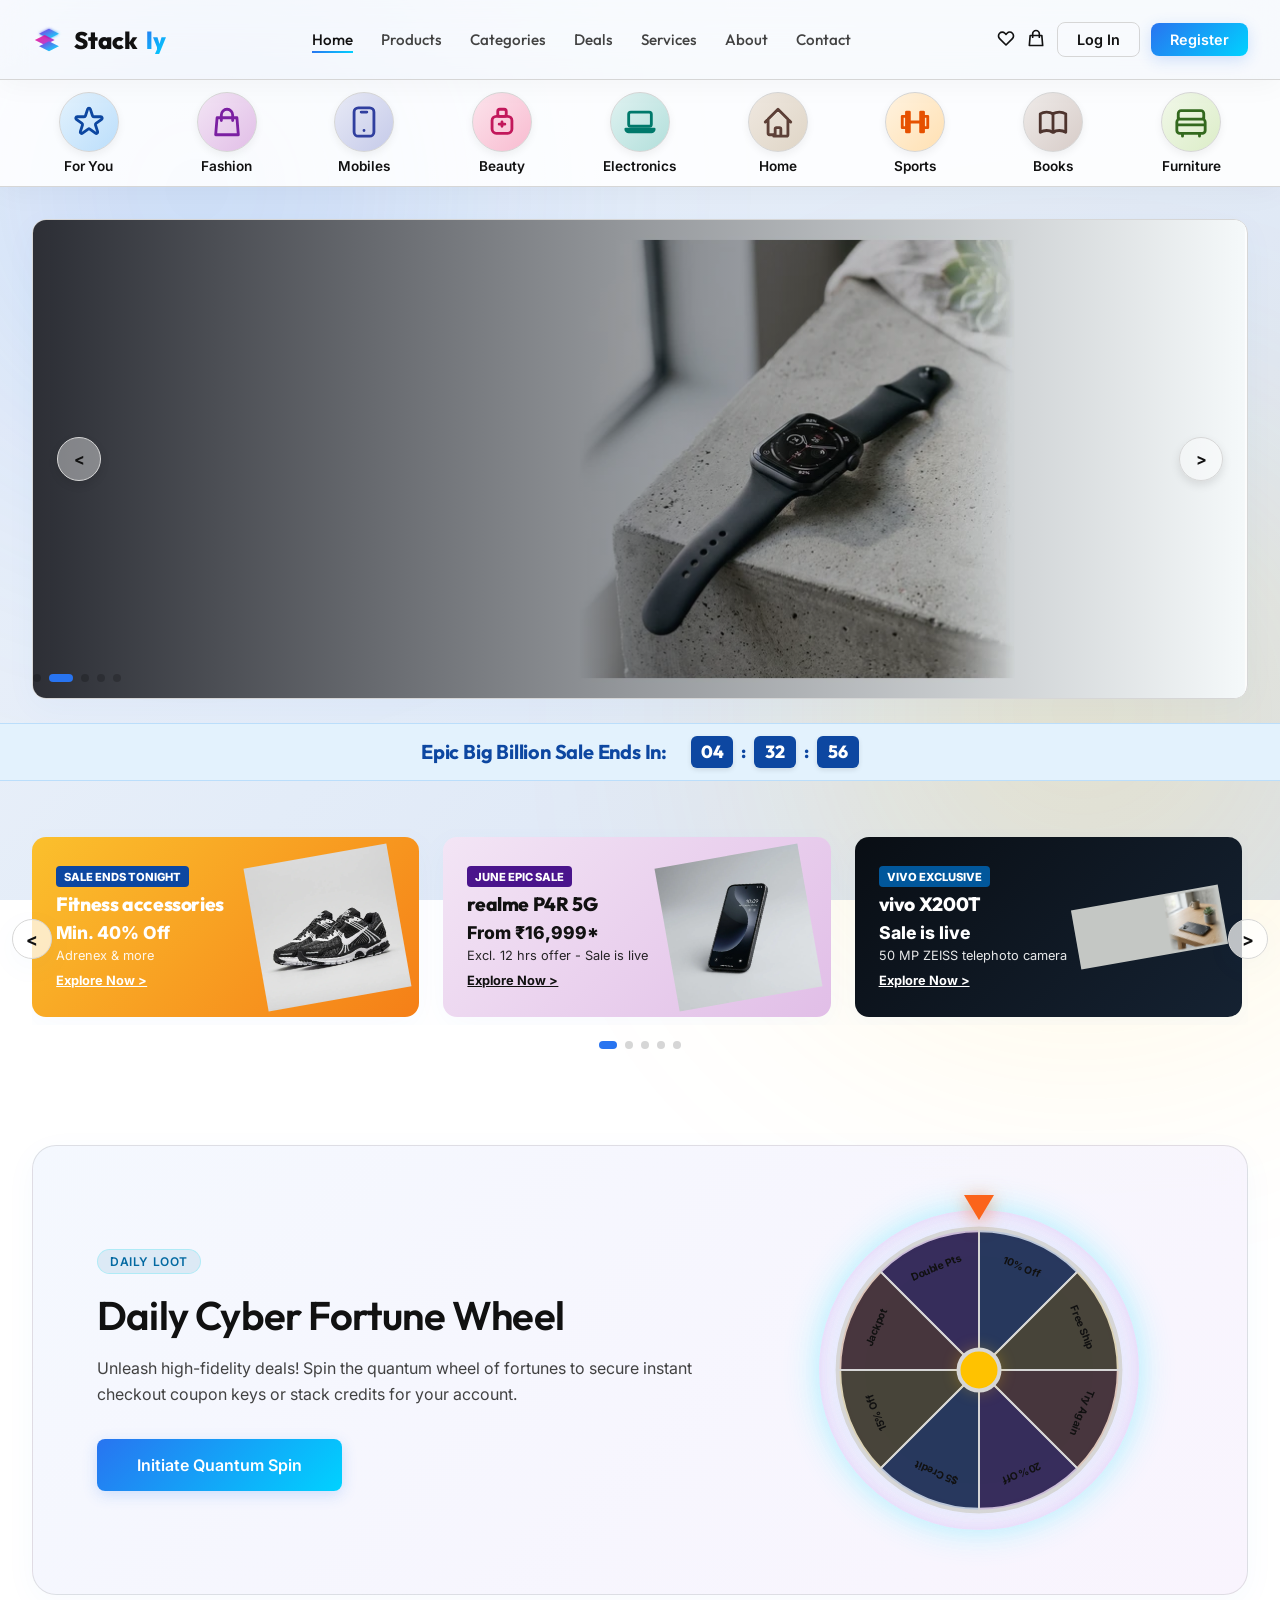
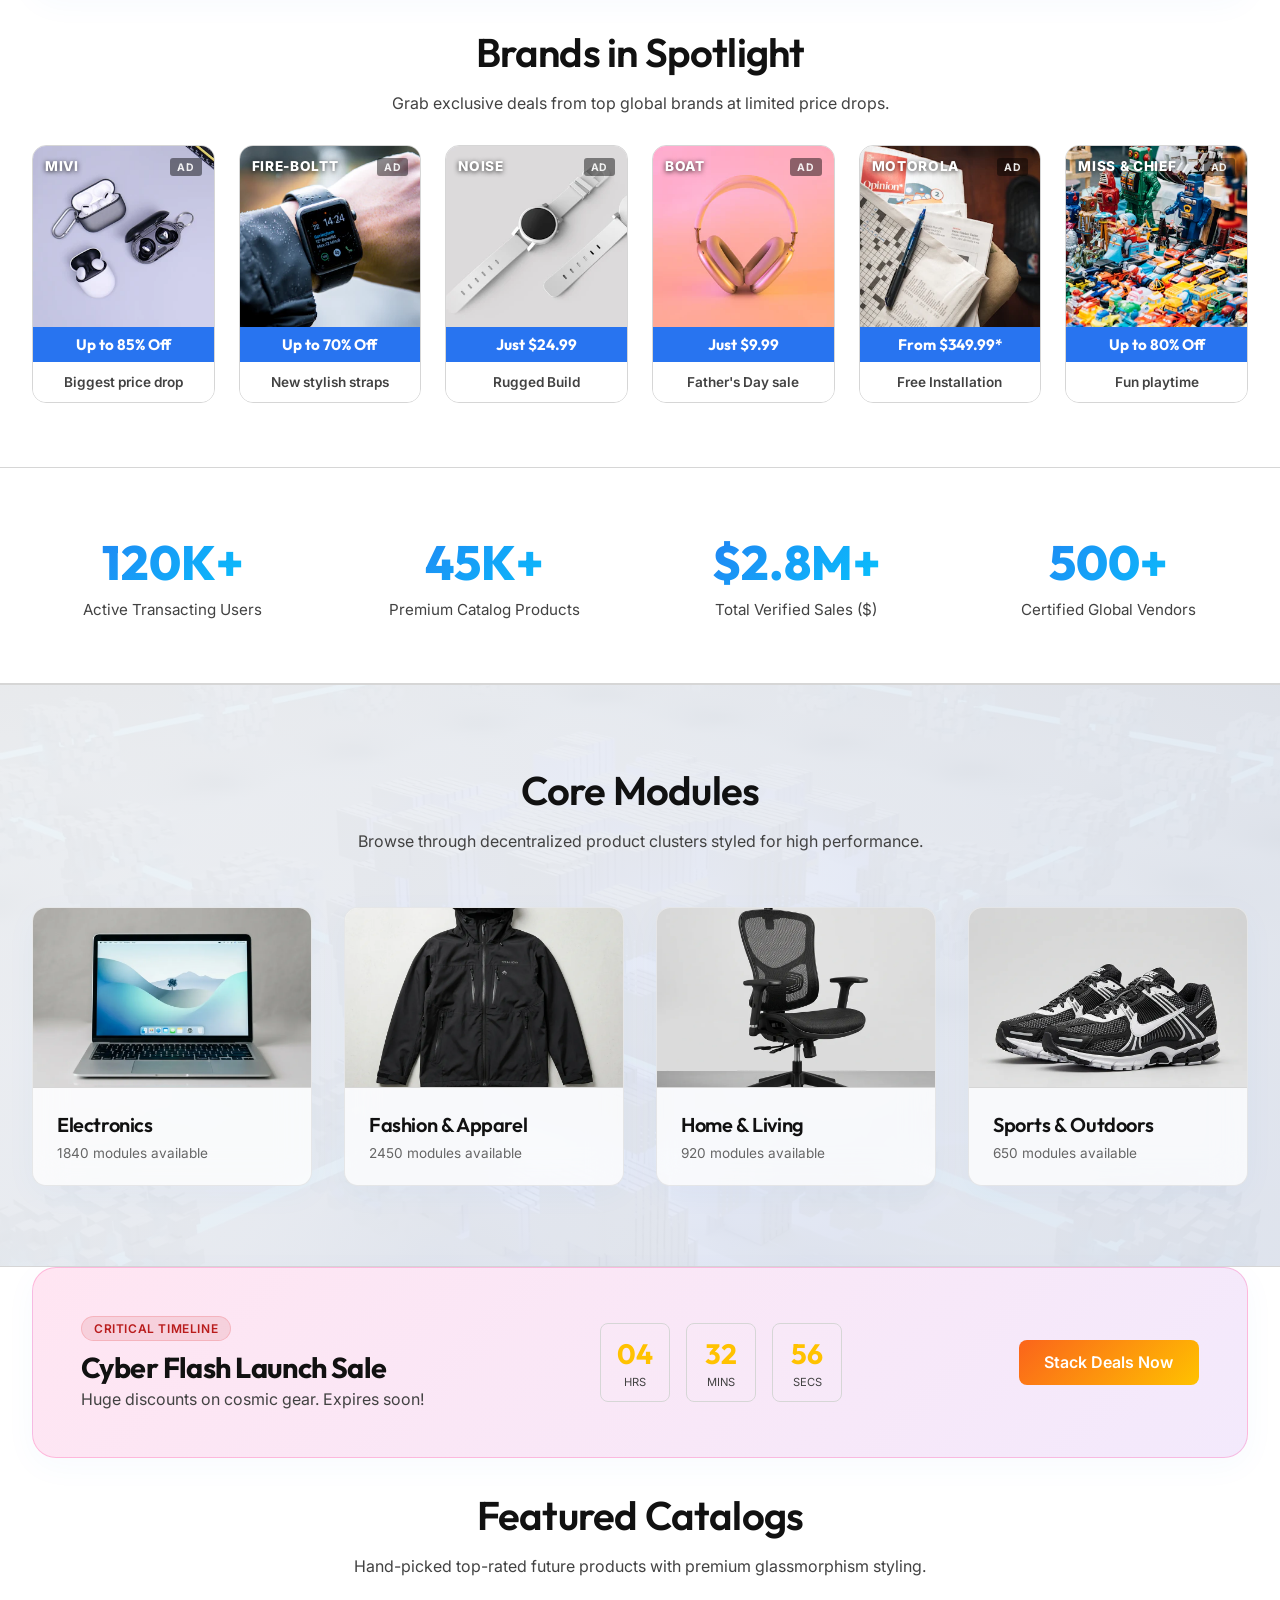
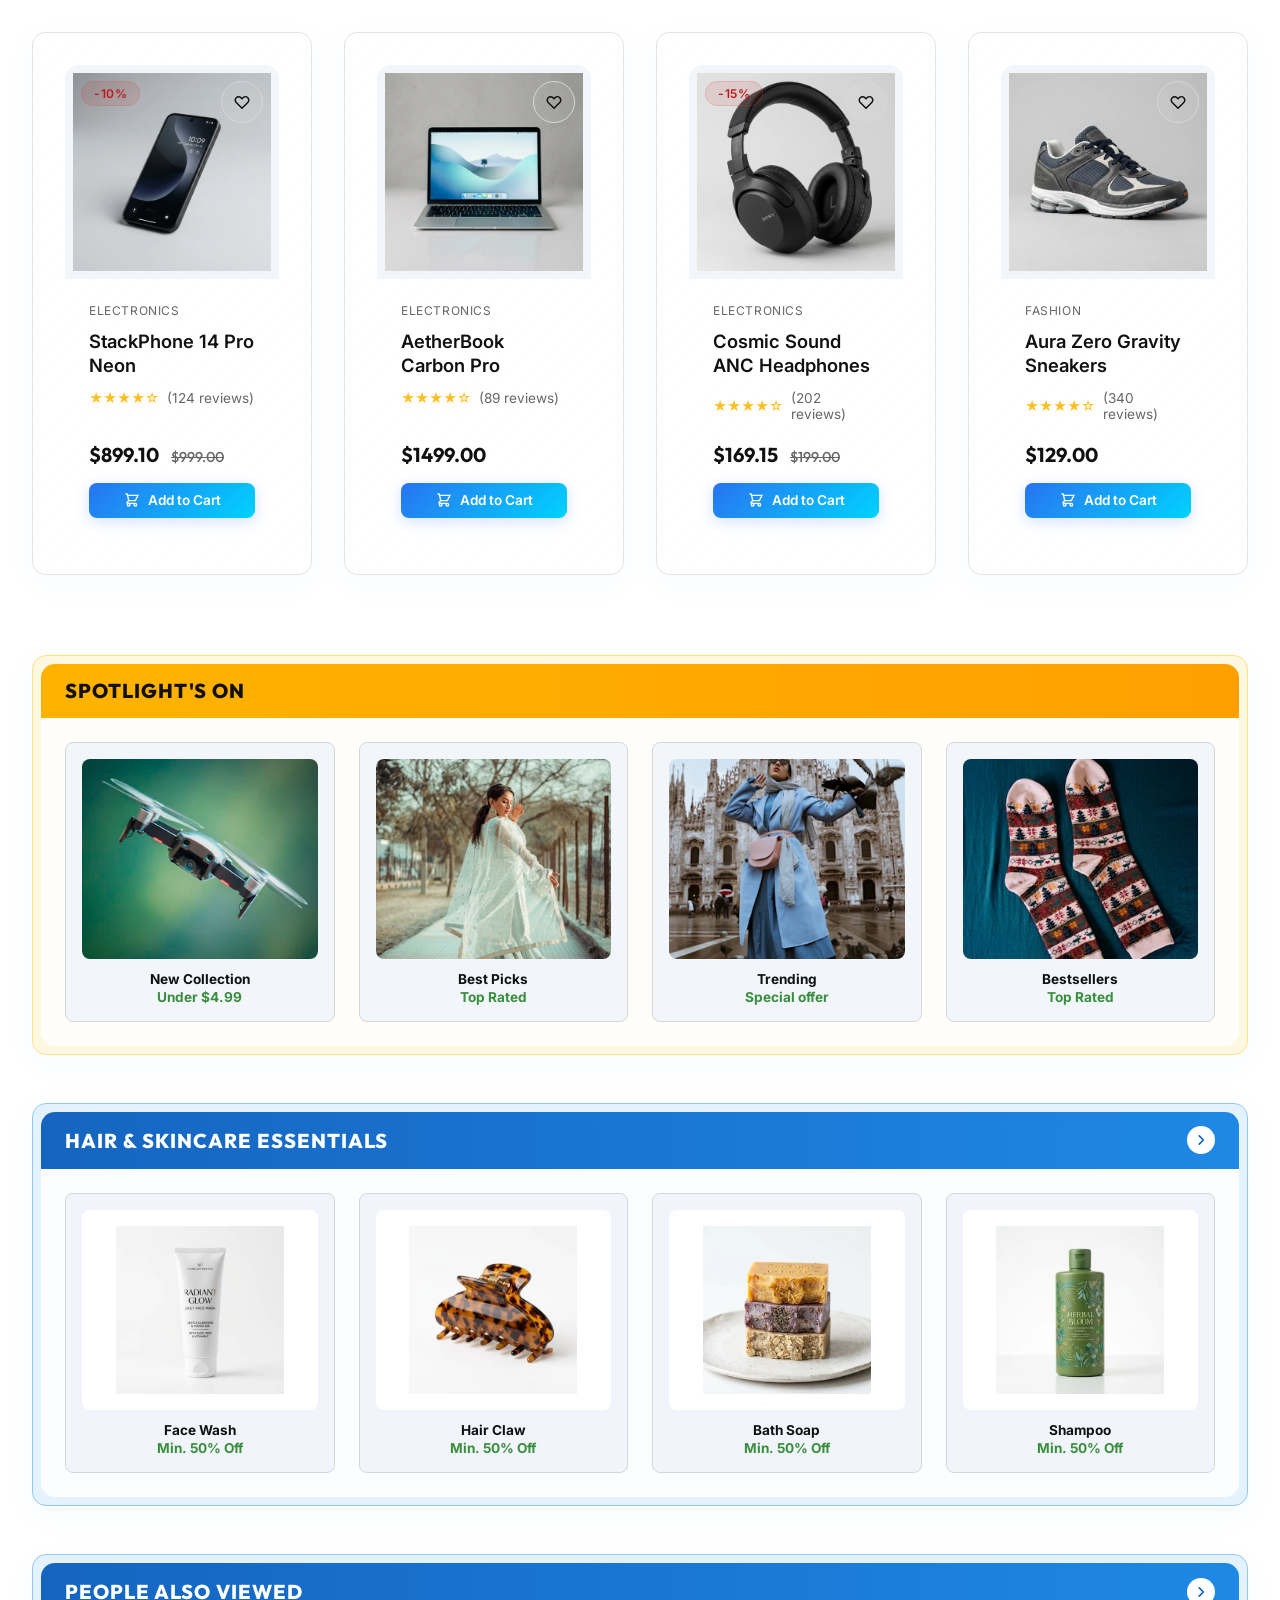
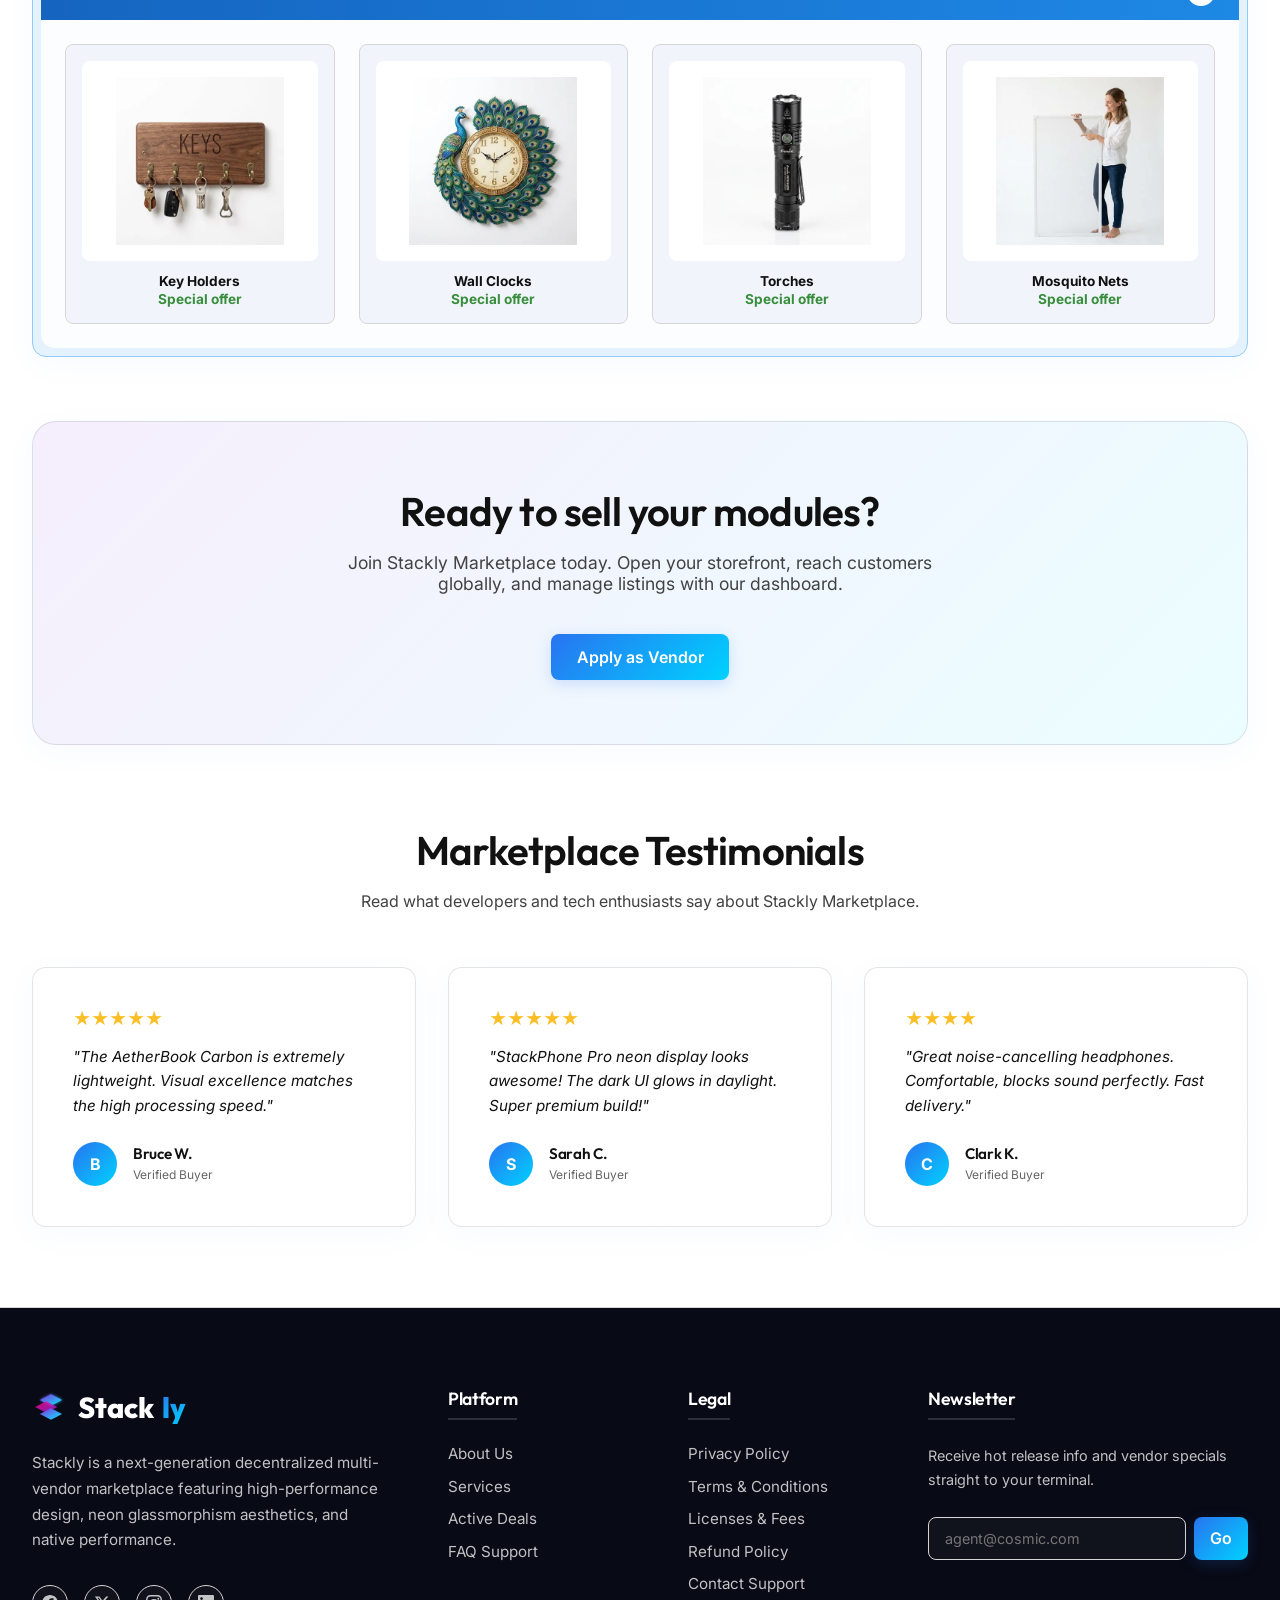
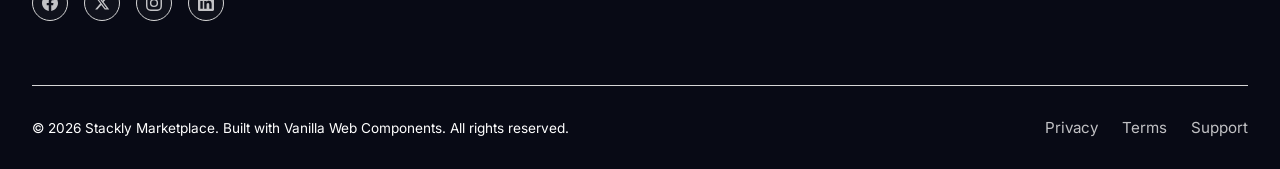
==== commit d5c75708: "Refactor product card footer buttons, remove top banners/notifications, clear badge counts, and adju" ====
--- a/index.html
+++ b/index.html
@@ -704,8 +704,9 @@
     }
     .product-footer {
       display: flex;
-      justify-content: space-between;
-      align-items: center;
+      flex-direction: column;
+      align-items: stretch;
+      gap: 0.5rem;
       margin-top: auto;
       padding-top: 0.5rem;
     }
@@ -2155,8 +2156,9 @@
                     $${p.discount > 0 ? discountAmt.toFixed(2) : p.price.toFixed(2)}
                     ${p.discount > 0 ? `<del>$${p.price.toFixed(2)}</del>` : ''}
                   </div>
-                  <button class="btn btn-primary btn-icon" onclick="event.stopPropagation(); addToCartHandler('${p.id}')" style="width:36px; height:36px; border-radius:8px;">
-                    <svg xmlns="http://www.w3.org/2000/svg" fill="none" viewBox="0 0 24 24" stroke="currentColor" stroke-width="2" style="width:16px;height:16px;"><path stroke-linecap="round" stroke-linejoin="round" d="M12 4v16m8-8H4"/></svg>
+                  <button class="btn btn-primary" onclick="event.stopPropagation(); addToCartHandler('${p.id}')" style="width: 100%; border-radius: 8px; margin-top: 0.5rem; display: flex; align-items: center; justify-content: center; gap: 0.5rem; padding: 0.6rem 1rem; font-size: 0.85rem;">
+                    <svg xmlns="http://www.w3.org/2000/svg" fill="none" viewBox="0 0 24 24" stroke="currentColor" stroke-width="2" style="width:16px;height:16px;"><path stroke-linecap="round" stroke-linejoin="round" d="M3 3h2l.4 2M7 13h10l4-8H5.4M7 13L5.4 5M7 13l-2.293 2.293c-.63.63-.184 1.707.707 1.707H17m0 0a2 2 0 100 4 2 2 0 000-4zm-8 2a2 2 0 11-4 0 2 2 0 014 0z"/></svg>
+                    Add to Cart
                   </button>
                 </div>
               </div>
